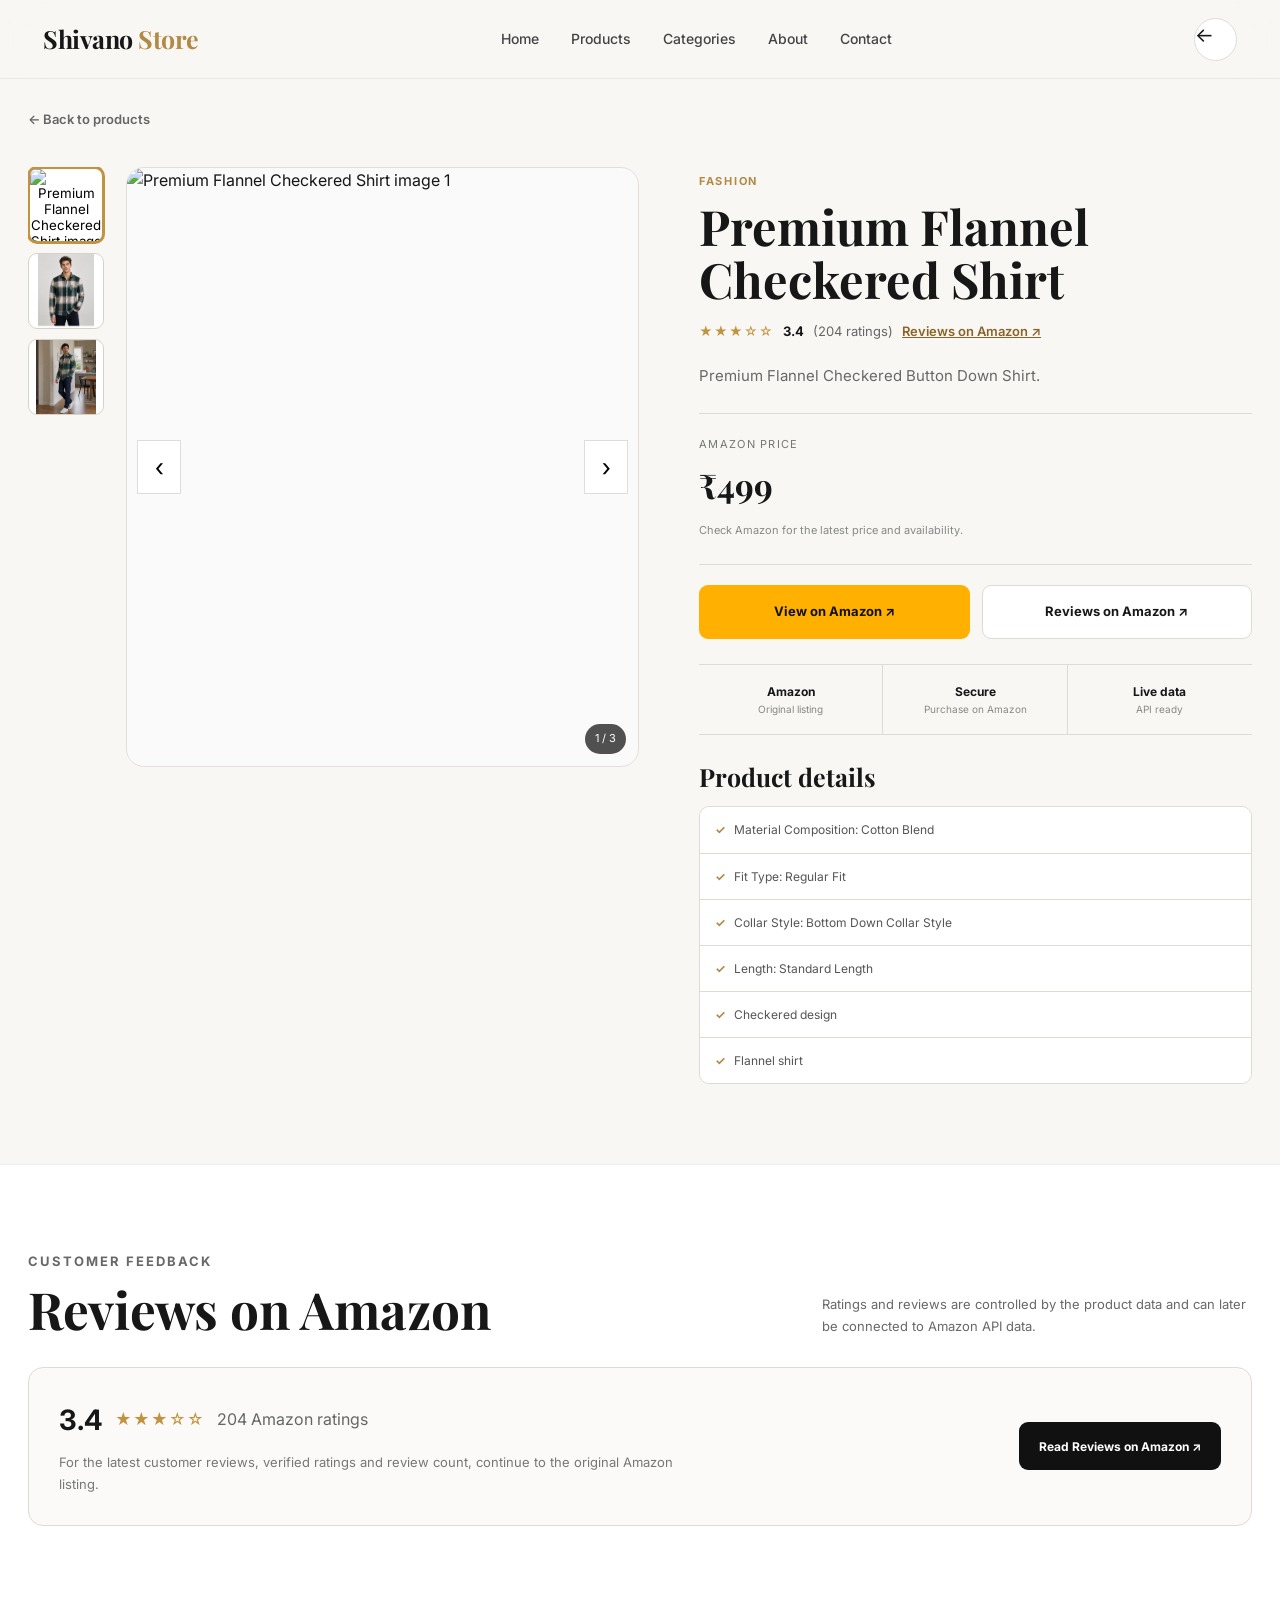
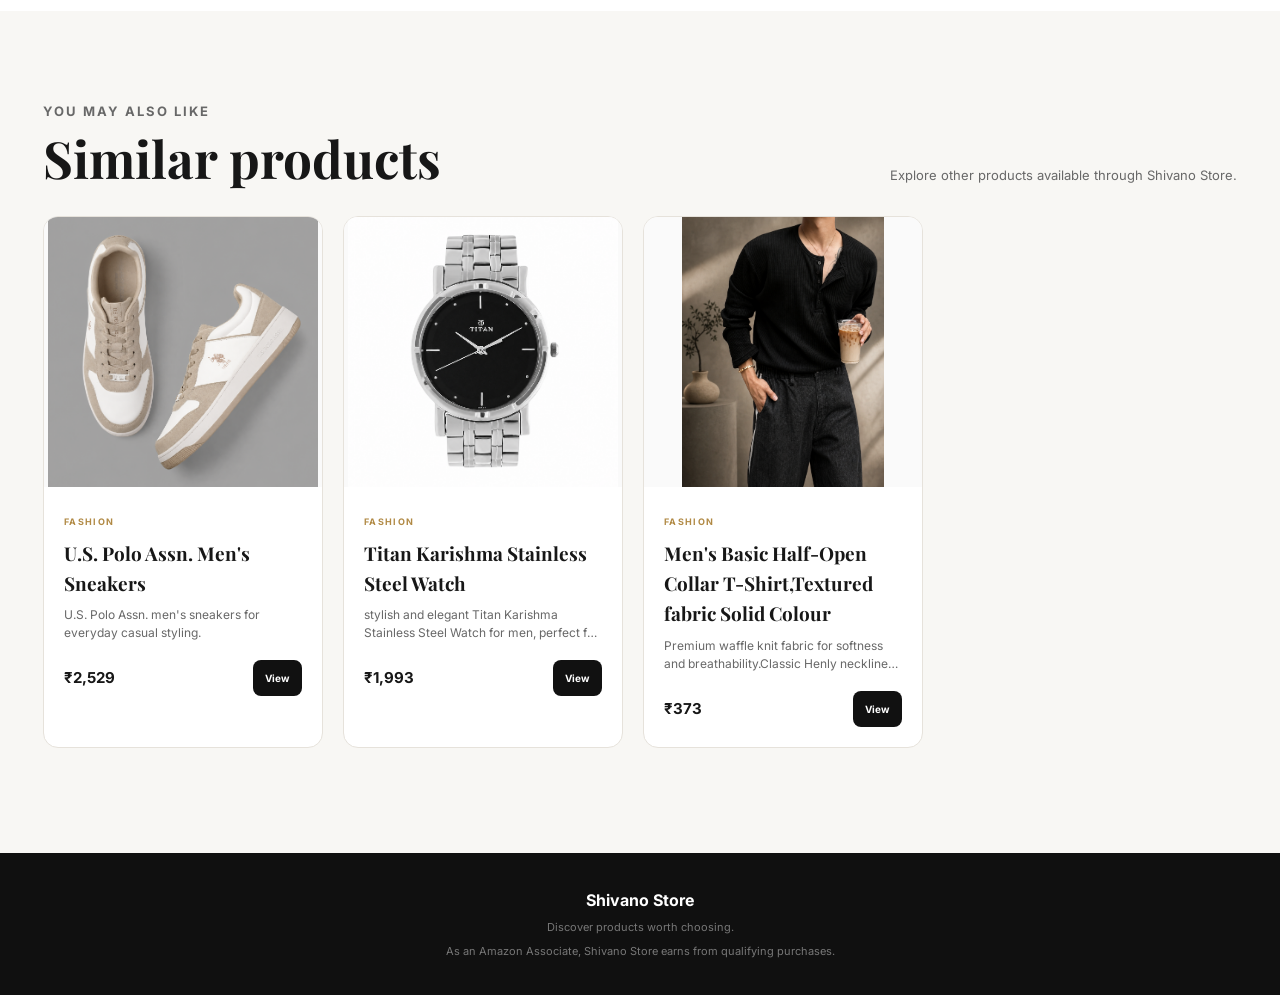
==== product.html @ 2bd76f15 "update website" ====
<!DOCTYPE html>
<html lang="en">

<head>

<meta charset="UTF-8">

<meta
    name="viewport"
    content="width=device-width, initial-scale=1.0"
>

<meta
    name="description"
    content="Shivano Store product details"
>

<title>Product | Shivano Store</title>

<link
    rel="stylesheet"
    href="style.css"
>

<link
    rel="preconnect"
    href="https://fonts.googleapis.com"
>

<link
    rel="preconnect"
    href="https://fonts.googleapis.com"
    crossorigin
>

<link
    href="https://fonts.googleapis.com/css2?family=Inter:wght@400;500;600;700&family=Playfair+Display:wght@500;600;700&display=swap"
    rel="stylesheet"
>


<style>

.product-page {
    padding-top: 78px;
    min-height: 100vh;
}

.product-page-top {
    max-width: 1300px;
    margin: auto;
    padding: 28px 28px 15px;
}

.back-link {
    display: inline-flex;
    gap: 8px;
    color: #666;
    font-size: 13px;
    font-weight: 600;
}

.product-detail {
    max-width: 1300px;
    margin: auto;
    padding: 20px 28px 80px;

    display: grid;

    grid-template-columns:
        minmax(0, 1.05fr)
        minmax(400px, 0.95fr);

    gap: 60px;

    align-items: start;
}

.product-gallery {
    position: sticky;
    top: 100px;
}

.gallery-layout {
    display: grid;

    grid-template-columns:
        82px
        minmax(0, 1fr);

    gap: 16px;
}

.thumbnail-column {
    display: flex;
    flex-direction: column;
    gap: 10px;

    max-height: 600px;
    overflow-y: auto;
}

.thumbnail {
    width: 76px;
    height: 76px;

    flex: 0 0 76px;

    border-radius: 9px;
    overflow: hidden;

    border: 1px solid #d7d2c9;

    background: #fff;

    padding: 0;

    cursor: pointer;
}

.thumbnail.active {
    border: 2px solid #c2933f;
    box-shadow: 0 0 0 1px #c2933f;
}

.thumbnail img {
    width: 100%;
    height: 100%;

    object-fit: contain;

    display: block;
}

.main-image-wrapper {
    position: relative;
    min-width: 0;
}

.main-product-image {
    height: 600px;

    border-radius: 18px;

    overflow: hidden;

    background: #fafafa;

    border: 1px solid #e3dfd7;

    display: flex;

    align-items: center;
    justify-content: center;

    position: relative;
}

.main-product-image img {
    width: 100%;
    height: 100%;

    object-fit: contain;
}

.gallery-arrow {
    position: absolute;

    top: 50%;

    transform: translateY(-50%);

    width: 44px;
    height: 54px;

    border: 1px solid #ddd;

    background: rgba(255,255,255,.92);

    font-size: 25px;

    cursor: pointer;
}

.gallery-prev {
    left: 10px;
}

.gallery-next {
    right: 10px;
}

.image-counter {
    position: absolute;

    bottom: 12px;
    right: 12px;

    background: rgba(0,0,0,.68);

    color: #fff;

    padding: 6px 10px;

    border-radius: 20px;

    font-size: 11px;
}

.gallery-empty {
    position: absolute;

    inset: 0;

    display: flex;

    align-items: center;
    justify-content: center;

    flex-direction: column;

    gap: 10px;

    text-align: center;

    padding: 30px;

    background: #fafafa;
}

.gallery-empty span {
    color: #888;
    font-size: 12px;
}

.detail-category {
    display: inline-block;

    color: var(--gold);

    font-size: 11px;

    font-weight: 700;

    letter-spacing: 1.7px;

    text-transform: uppercase;

    margin-bottom: 10px;
}

.product-detail-info h1 {
    font-family: "Playfair Display", serif;

    font-size:
        clamp(34px, 3.8vw, 52px);

    line-height: 1.08;

    margin: 0 0 16px;
}

.amazon-rating {
    display: flex;

    align-items: center;

    flex-wrap: wrap;

    gap: 9px;

    margin-bottom: 20px;

    font-size: 13px;
}

.amazon-stars,
.review-stars {
    color: #c2933f;

    letter-spacing: 1px;
}

.rating-value {
    font-weight: 700;
}

.rating-count {
    color: #666;
}

.amazon-review-link {
    color: #8a6427;

    font-weight: 600;

    text-decoration: underline;
}

.product-detail-description {
    color: var(--gray);

    font-size: 15px;

    line-height: 1.8;

    margin-bottom: 24px;
}


/* =========================================
   AMAZON STYLE COLOUR VARIATIONS
========================================= */

.variation-section {
    margin: 6px 0 24px;
}

.variation-group {
    margin-bottom: 20px;
}

.variation-label {
    display: block;

    margin-bottom: 10px;

    color: #222;

    font-size: 14px;

    font-weight: 600;
}

.variation-options {
    display: flex;

    flex-wrap: wrap;

    gap: 10px;
}

.variation-image-option {
    width: 82px;

    min-height: 112px;

    padding: 0;

    background: #fff;

    border: 1px solid #c8c8c8;

    border-radius: 9px;

    overflow: hidden;

    cursor: pointer;

    text-align: left;
}

.variation-image-option.active {
    border: 2px solid #2162a1;
}

.variation-image-option img {
    display: block;

    width: 100%;

    height: 72px;

    object-fit: contain;

    background: #fafafa;
}

.variation-option-text,
.variation-option-price {
    display: block;

    text-align: center;
}

.variation-option-text {
    padding: 7px 5px 4px;

    font-size: 11px;
}

.variation-option-price {
    padding-bottom: 6px;

    font-size: 11px;
}


/* =========================================
   PRICE
========================================= */

.price-box {
    padding: 22px 0;

    border-top:
        1px solid var(--border);

    border-bottom:
        1px solid var(--border);

    margin-bottom: 20px;
}

.price-label {
    display: block;

    color: #777;

    font-size: 11px;

    text-transform: uppercase;

    letter-spacing: 1.3px;
}

.price-value {
    font-family:
        "Playfair Display", serif;

    font-size: 34px;

    font-weight: 700;

    margin: 4px 0;
}

.price-note {
    color: #888;

    font-size: 11px;
}

.availability {
    display: inline-flex;

    margin-top: 9px;

    padding: 6px 10px;

    border-radius: 6px;

    background: #f3f7f1;

    color: #34733c;

    font-size: 11px;

    font-weight: 700;
}


/* =========================================
   ACTIONS
========================================= */

.detail-actions {
    display: grid;

    grid-template-columns:
        1fr 1fr;

    gap: 12px;

    margin-bottom: 25px;
}

.detail-action {
    min-height: 54px;

    border-radius: 9px;

    display: flex;

    align-items: center;
    justify-content: center;

    font-size: 13px;

    font-weight: 700;

    text-align: center;
}

.detail-action.primary {
    background: #ffb000;

    color: #111;
}

.detail-action.secondary {
    border: 1px solid var(--border);

    background: #fff;
}


/* =========================================
   TRUST
========================================= */

.product-trust {
    display: grid;

    grid-template-columns:
        repeat(3, 1fr);

    border-top:
        1px solid var(--border);

    border-bottom:
        1px solid var(--border);

    margin-bottom: 28px;
}

.trust-item {
    padding: 17px 10px;

    text-align: center;

    border-right:
        1px solid var(--border);
}

.trust-item:last-child {
    border-right: 0;
}

.trust-item strong,
.trust-item span {
    display: block;
}

.trust-item strong {
    font-size: 12px;
}

.trust-item span {
    color: #888;

    font-size: 10px;
}


/* =========================================
   FEATURES
========================================= */

.feature-section h2 {
    font-size: 25px;

    margin-bottom: 16px;
}

.feature-list {
    list-style: none;

    display: grid;

    gap: 0;

    border: 1px solid var(--border);

    border-radius: 10px;

    overflow: hidden;

    padding: 0;
}

.feature-list li {
    padding: 13px 15px;

    background: #fff;

    font-size: 12px;

    color: #555;

    border-bottom:
        1px solid var(--border);
}

.feature-list li:last-child {
    border-bottom: 0;
}

.feature-list li::before {
    content: "✓";

    color: var(--gold);

    font-weight: 700;

    margin-right: 8px;
}


/* =========================================
   REVIEWS
========================================= */

.reviews-section {
    background: #fff;

    padding: 85px 28px;

    border-top:
        1px solid #eee;
}

.reviews-inner {
    max-width: 1250px;

    margin: auto;
}

.reviews-header {
    display: flex;

    justify-content: space-between;

    align-items: end;

    gap: 30px;

    margin-bottom: 30px;
}

.reviews-header h2 {
    margin-top: 8px;
}

.reviews-header p {
    max-width: 430px;

    color: var(--gray);

    font-size: 13px;

    line-height: 1.7;
}

.amazon-review-card {
    padding: 30px;

    border: 1px solid var(--border);

    border-radius: 15px;

    background: #fbfaf8;

    display: flex;

    align-items: center;

    justify-content: space-between;

    gap: 30px;
}

.review-card-rating {
    display: flex;

    align-items: center;

    flex-wrap: wrap;

    gap: 12px;

    margin-bottom: 8px;
}

.review-card-rating strong {
    font-size: 28px;
}

.amazon-review-card p {
    color: #777;

    font-size: 13px;

    max-width: 650px;

    line-height: 1.7;
}

.reviews-amazon-btn {
    min-height: 48px;

    padding: 0 20px;

    border-radius: 9px;

    display: inline-flex;

    align-items: center;

    justify-content: center;

    background: var(--black);

    color: #fff;

    font-size: 12px;

    font-weight: 700;
}


/* =========================================
   SIMILAR
========================================= */

.similar-section {
    padding: 90px 0;
}

.similar-inner {
    max-width: 1250px;

    margin: auto;
}

.similar-heading {
    padding:
        0 28px 30px;

    display: flex;

    justify-content: space-between;

    align-items: end;

    gap: 30px;
}

.similar-heading h2 {
    margin-top: 8px;
}

.similar-heading p {
    color: var(--gray);

    font-size: 13px;

    max-width: 400px;
}

.similar-slider {
    display: flex;

    gap: 20px;

    overflow-x: auto;

    padding:
        0 28px 15px;

    scroll-snap-type: x mandatory;
}

.similar-card {
    flex: 0 0 280px;

    scroll-snap-align: start;

    background: #fff;

    border: 1px solid #e6e2db;

    border-radius: 15px;

    overflow: hidden;
}

.similar-image {
    height: 270px;

    background: #fafafa;
}

.similar-image img {
    width: 100%;

    height: 100%;

    object-fit: contain;
}

.similar-info {
    padding: 20px;
}

.similar-category {
    color: var(--gold);

    font-size: 9px;

    font-weight: 700;

    letter-spacing: 1.3px;

    text-transform: uppercase;
}

.similar-info h3 {
    font-size: 19px;

    margin: 5px 0 8px;
}

.similar-info p {
    color: var(--gray);

    font-size: 12px;

    min-height: 38px;

    line-height: 1.5;

    overflow: hidden;

    display: -webkit-box;

    -webkit-box-orient: vertical;

    -webkit-line-clamp: 2;

    line-clamp: 2;
}

.similar-bottom {
    display: flex;

    justify-content: space-between;

    align-items: center;

    margin-top: 16px;
}

.similar-price {
    font-weight: 700;

    font-size: 15px;
}

.similar-btn {
    min-height: 36px;

    padding: 0 12px;

    border-radius: 8px;

    background: var(--black);

    color: #fff;

    border: 0;

    font-size: 10px;

    font-weight: 700;

    cursor: pointer;
}


/* =========================================
   FOOTER
========================================= */

.product-footer {
    background: #101010;

    color: #fff;

    padding: 35px 28px;

    text-align: center;
}

.product-footer p {
    color: #777;

    font-size: 11px;

    margin-top: 6px;
}


/* =========================================
   MOBILE
========================================= */

@media (max-width: 900px) {

    .product-detail {
        grid-template-columns: 1fr;

        gap: 40px;
    }

    .product-gallery {
        position: static;
    }

    .main-product-image {
        height: 550px;
    }

    .reviews-header {
        display: block;
    }

    .reviews-header p {
        margin-top: 15px;
    }

}


@media (max-width: 600px) {

    .product-page {
        padding-top: 70px;
    }

    .product-page-top {
        padding:
            23px 18px 12px;
    }

    .product-detail {
        padding:
            15px 18px 60px;

        gap: 30px;
    }

    .gallery-layout {
        grid-template-columns:
            62px minmax(0, 1fr);

        gap: 10px;
    }

    .thumbnail {
        width: 58px;
        height: 58px;

        flex-basis: 58px;
    }

    .main-product-image {
        height: 420px;
    }

    .detail-actions {
        grid-template-columns: 1fr;
    }

    .product-trust {
        grid-template-columns: 1fr;
    }

    .trust-item {
        border-right: 0;

        border-bottom:
            1px solid var(--border);
    }

    .trust-item:last-child {
        border-bottom: 0;
    }

    .amazon-review-card {
        flex-direction: column;

        align-items: flex-start;
    }

    .similar-heading {
        display: block;
    }

    .similar-heading p {
        margin-top: 15px;
    }

    .reviews-section {
        padding:
            60px 18px;
    }

    .similar-slider {
        padding-left: 18px;
        padding-right: 18px;
    }

}

</style>

</head>


<body>


<header class="site-header">

<nav class="navbar">

<a
    href="index.html"
    class="logo"
>
    Shivano <span>Store</span>
</a>


<button
    class="menu-toggle"
    id="menuToggle"
    aria-label="Open menu"
>
    ☰
</button>


<div
    class="nav-links"
    id="navLinks"
>

    <a href="index.html">
        Home
    </a>

    <a href="index.html#products">
        Products
    </a>

    <a href="index.html#categories">
        Categories
    </a>

    <a href="index.html#about">
        About
    </a>

    <a href="index.html#contact">
        Contact
    </a>

</div>


<a
    href="index.html#products"
    class="wishlist-nav"
    title="Back to products"
>
    ←
</a>

</nav>

</header>


<main class="product-page">


<div class="product-page-top">

<a
    href="index.html#products"
    class="back-link"
>
    ← Back to products
</a>

</div>


<section class="product-detail">


<div class="product-gallery">

<div class="gallery-layout">


<div
    class="thumbnail-column"
    id="thumbnailColumn"
>
</div>


<div class="main-image-wrapper">

<div class="main-product-image">


<div
    class="gallery-empty"
    id="galleryEmpty"
>

<strong>
    Product images
</strong>

<span>
    Images are controlled from products.js.
</span>

</div>


<img
    id="mainProductImage"
    src=""
    alt=""
    style="display:none"
>


<button
    type="button"
    class="gallery-arrow gallery-prev"
    id="galleryPrev"
    aria-label="Previous image"
    style="display:none"
>
    ‹
</button>


<button
    type="button"
    class="gallery-arrow gallery-next"
    id="galleryNext"
    aria-label="Next image"
    style="display:none"
>
    ›
</button>


<span
    class="image-counter"
    id="imageCounter"
    style="display:none"
>
    1 / 1
</span>


</div>

</div>

</div>

</div>


<div class="product-detail-info">


<span
    class="detail-category"
    id="productCategory"
>
</span>


<h1 id="productName">
</h1>


<div
    class="amazon-rating"
    id="amazonRating"
>
</div>


<p
    class="product-detail-description"
    id="productDescription"
>
</p>


<section
    class="variation-section"
    id="variationSection"
    style="display:none"
>

<div id="variationGroups">
</div>

</section>


<div class="price-box">

<span class="price-label">
    Amazon price
</span>


<div
    class="price-value"
    id="productPrice"
>
    Check Amazon
</div>


<span
    class="price-note"
    id="priceNote"
>
    Check Amazon for the latest price and availability.
</span>


<span
    class="availability"
    id="availability"
    style="display:none"
>
</span>

</div>


<div class="detail-actions">


<a
    href="#"
    target="_blank"
    rel="nofollow sponsored noopener"
    class="detail-action primary"
    id="amazonButton"
>
    View on Amazon ↗
</a>


<a
    href="#"
    target="_blank"
    rel="nofollow sponsored noopener"
    class="detail-action secondary"
    id="reviewButton"
>
    Reviews on Amazon ↗
</a>

</div>


<div class="product-trust">


<div class="trust-item">
    <strong>Amazon</strong>
    <span>Original listing</span>
</div>


<div class="trust-item">
    <strong>Secure</strong>
    <span>Purchase on Amazon</span>
</div>


<div class="trust-item">
    <strong>Live data</strong>
    <span>API ready</span>
</div>


</div>


<div class="feature-section">

<h2>
    Product details
</h2>


<ul
    class="feature-list"
    id="featureList"
>
</ul>

</div>

</div>

</section>


<section class="reviews-section">

<div class="reviews-inner">


<div class="reviews-header">

<div>

<p class="eyebrow">
    CUSTOMER FEEDBACK
</p>

<h2>
    Reviews on Amazon
</h2>

</div>


<p>
    Ratings and reviews are controlled by the product data
    and can later be connected to Amazon API data.
</p>

</div>


<div class="amazon-review-card">


<div>

<div
    class="review-card-rating"
    id="reviewSummary"
>
</div>


<p>
    For the latest customer reviews, verified ratings
    and review count, continue to the original Amazon listing.
</p>

</div>


<a
    href="#"
    target="_blank"
    rel="nofollow sponsored noopener"
    class="reviews-amazon-btn"
    id="reviewsMainButton"
>
    Read Reviews on Amazon ↗
</a>

</div>

</div>

</section>


<section class="similar-section">

<div class="similar-inner">


<div class="similar-heading">

<div>

<p class="eyebrow">
    YOU MAY ALSO LIKE
</p>

<h2>
    Similar products
</h2>

</div>


<p>
    Explore other products available through Shivano Store.
</p>

</div>


<div
    class="similar-slider"
    id="similarSlider"
>
</div>

</div>

</section>

</main>


<footer class="product-footer">

<strong>
    Shivano Store
</strong>

<p>
    Discover products worth choosing.
</p>

<p>
    As an Amazon Associate, Shivano Store earns from qualifying purchases.
</p>

</footer>


<script src="products.js"></script>


<script>

const params =
    new URLSearchParams(location.search);

const productId =
    Number(params.get("id")) || 1;

const product =
    products.find(
        item => item.id === productId
    ) || products[0];


const $ =
    id => document.getElementById(id);


const mainImage =
    $("mainProductImage");

const thumbs =
    $("thumbnailColumn");

const empty =
    $("galleryEmpty");

const prev =
    $("galleryPrev");

const next =
    $("galleryNext");

const counter =
    $("imageCounter");

const variationSection =
    $("variationSection");

const variationGroups =
    $("variationGroups");


let galleryImages = [];

let currentImageIndex = 0;

let activeVariantProduct =
    product;

let selectedVariation =
    "";


/* =========================================
   HELPERS
========================================= */

function esc(value) {

    return String(value ?? "")

        .replace(/&/g, "&amp;")

        .replace(/</g, "&lt;")

        .replace(/>/g, "&gt;")

        .replace(/"/g, "&quot;")

        .replace(/'/g, "&#039;");
}


function price(value) {

    if (
        value === null ||
        value === undefined ||
        value === ""
    ) {
        return "Check Amazon";
    }


    const number =
        Number(value);


    if (!Number.isFinite(number)) {
        return String(value);
    }


    return "₹" +
        number.toLocaleString("en-IN");
}


function stars(value) {

    if (!value) return "";


    const number =
        Math.round(Number(value));


    return (
        "★".repeat(
            Math.min(5, number)
        ) +
        "☆".repeat(
            Math.max(0, 5 - number)
        )
    );
}


/* =========================================
   GALLERY
========================================= */

function setGallery(images, name) {

    galleryImages =
        Array.isArray(images)
            ? images.filter(Boolean)
            : [];


    currentImageIndex = 0;


    if (!galleryImages.length) {

        mainImage.style.display = "none";

        empty.style.display = "flex";

        prev.style.display = "none";

        next.style.display = "none";

        counter.style.display = "none";

        thumbs.innerHTML = "";

        return;
    }


    empty.style.display = "none";

    mainImage.style.display = "block";


    prev.style.display =
        galleryImages.length > 1
            ? "block"
            : "none";


    next.style.display =
        galleryImages.length > 1
            ? "block"
            : "none";


    counter.style.display =
        galleryImages.length > 1
            ? "block"
            : "none";


    thumbs.innerHTML =
        galleryImages
            .map(
                (src, index) => `
                    <button
                        type="button"
                        class="thumbnail ${
                            index === 0
                                ? "active"
                                : ""
                        }"
                        data-index="${index}"
                    >
                        <img
                            src="${esc(src)}"
                            alt="${esc(name)} image ${index + 1}"
                        >
                    </button>
                `
            )
            .join("");


    thumbs
        .querySelectorAll(".thumbnail")
        .forEach(button => {

            button.onclick = () => {

                showImage(
                    Number(
                        button.dataset.index
                    )
                );

            };

        });


    showImage(0);
}


function showImage(index) {

    if (!galleryImages.length) {
        return;
    }


    if (index < 0) {
        index =
            galleryImages.length - 1;
    }


    if (
        index >=
        galleryImages.length
    ) {
        index = 0;
    }


    currentImageIndex = index;


    mainImage.src =
        galleryImages[index];


    mainImage.alt =
        `${activeVariantProduct.name || product.name} image ${index + 1}`;


    counter.textContent =
        `${index + 1} / ${galleryImages.length}`;


    thumbs
        .querySelectorAll(".thumbnail")
        .forEach(
            (thumbnail, number) => {

                thumbnail.classList.toggle(
                    "active",
                    number === index
                );

            }
        );
}


prev.onclick = () => {

    showImage(
        currentImageIndex - 1
    );

};


next.onclick = () => {

    showImage(
        currentImageIndex + 1
    );

};


/* =========================================
   COLOUR VARIATIONS
========================================= */

function getVariationOptions() {

    const variations =
        product.variations;


    if (!variations) {
        return [];
    }


    if (
        Array.isArray(
            variations.options
        )
    ) {
        return variations.options;
    }


    if (
        Array.isArray(
            variations
        )
    ) {
        return variations;
    }


    const colorGroup =
        (variations.groups || [])
            .find(group => {

                const key =
                    String(
                        group.key || ""
                    ).toLowerCase();


                return (
                    key === "color" ||
                    key === "colour"
                );

            });


    return Array.isArray(
        colorGroup?.options
    )
        ? colorGroup.options
        : [];
}


function renderVariations() {

    const options =
        getVariationOptions()
            .map(option =>

                typeof option === "string"

                    ? {
                        value: option
                    }

                    : option

            );


    if (!options.length) {

        variationSection.style.display =
            "none";

        variationGroups.innerHTML =
            "";

        return;
    }


    variationSection.style.display =
        "block";


    const defaultValue =
        product.variations.defaultSelection ||
        product.variations.defaultColour ||
        product.variations.defaultColor ||
        options[0].value;


    if (
        !selectedVariation ||
        !options.some(
            option =>
                option.value ===
                selectedVariation
        )
    ) {
        selectedVariation =
            defaultValue;
    }


    const selected =
        options.find(
            option =>
                option.value ===
                selectedVariation
        ) || options[0];


    selectedVariation =
        selected.value;


    variationGroups.innerHTML = `

        <div class="variation-group">

            <span class="variation-label">

                Colour:

                <strong>
                    ${esc(selected.value)}
                </strong>

            </span>


            <div class="variation-options">

                ${options
                    .map(option => `

                        <button
                            type="button"
                            class="variation-image-option ${
                                option.value ===
                                selectedVariation
                                    ? "active"
                                    : ""
                            }"
                            data-value="${esc(option.value)}"
                            aria-label="${esc(option.value)}"
                        >

                            ${
                                option.image

                                    ? `
                                        <img
                                            src="${esc(option.image)}"
                                            alt="${esc(option.value)}"
                                        >
                                    `

                                    : `
                                        <span
                                            style="
                                                height:72px;
                                                display:flex;
                                                align-items:center;
                                                justify-content:center;
                                                font-size:10px;
                                                color:#888;
                                            "
                                        >
                                            No image
                                        </span>
                                    `
                            }


                            <span
                                class="variation-option-text"
                            >
                                ${esc(option.value)}
                            </span>


                            ${
                                option.price !==
                                    undefined &&
                                option.price !==
                                    null &&
                                option.price !== ""

                                    ? `
                                        <span
                                            class="variation-option-price"
                                        >
                                            ₹${Number(
                                                option.price
                                            ).toLocaleString(
                                                "en-IN"
                                            )}
                                        </span>
                                    `

                                    : ""
                            }

                        </button>

                    `)
                    .join("")}

            </div>

        </div>

    `;


    variationGroups
        .querySelectorAll(
            "[data-value]"
        )
        .forEach(button => {

            button.onclick = () => {

                selectedVariation =
                    button.dataset.value;


                const option =
                    options.find(
                        item =>
                            item.value ===
                            selectedVariation
                    );


                if (option) {
                    applyVariant(option);
                }


                renderVariations();

            };

        });

}


/* =========================================
   RATING
========================================= */

function renderRating(
    rating,
    reviews,
    link
) {

    if (rating) {

        $("amazonRating").innerHTML = `

            <span class="amazon-stars">
                ${stars(rating)}
            </span>

            <span class="rating-value">
                ${esc(rating)}
            </span>

            <span class="rating-count">
                (${esc(reviews ?? "")} ratings)
            </span>

            <a
                href="${esc(link)}"
                target="_blank"
                rel="nofollow sponsored noopener"
                class="amazon-review-link"
            >
                Reviews on Amazon ↗
            </a>

        `;


        $("reviewSummary").innerHTML = `

            <strong>
                ${esc(rating)}
            </strong>

            <span class="review-stars">
                ${stars(rating)}
            </span>

            <span class="rating-count">
                ${esc(reviews ?? "")}
                Amazon ratings
            </span>

        `;

    }

    else {

        $("amazonRating").innerHTML = `

            <span class="amazon-review-link">
                Rating and reviews available on Amazon
            </span>

        `;


        $("reviewSummary").innerHTML = `

            <strong>
                Amazon
            </strong>

            <span class="rating-count">
                See current rating and reviews
            </span>

        `;

    }

}


/* =========================================
   APPLY SELECTED COLOUR
========================================= */

function applyVariant(variant) {

    if (!variant) {
        return;
    }


    activeVariantProduct = {

        ...product,

        ...variant,

        name:
            variant.name ||
            product.name,

        description:
            variant.description ??
            product.description,

        features:
            Array.isArray(
                variant.features
            )
                ? variant.features
                : product.features,

        rating:
            variant.rating ??
            product.rating,

        reviews:
            variant.reviews ??
            product.reviews,

        image:
            variant.image ||
            product.image,

        images:
            variant.images ||
            (
                variant.image
                    ? [variant.image]
                    : product.images
            ),

        price:
            variant.price ??
            product.price,

        amazonLink:
            variant.amazonLink ||
            variant.detailPageURL ||
            product.amazonLink

    };


    renderPage(
        activeVariantProduct,
        true
    );
}


/* =========================================
   RENDER PRODUCT
========================================= */

function renderPage(
    data,
    variant = false
) {

    const current =
        data || product;


    document.title =
        `${current.name || product.name} | Shivano Store`;


    $("productCategory").textContent =
        current.category ||
        product.category ||
        "";


    $("productName").textContent =
        current.name ||
        "Amazon product details";


    $("productDescription").textContent =
        current.description ||
        "";


    $("productPrice").textContent =
        price(current.price);


    $("priceNote").textContent =
        "Check Amazon for the latest price and availability.";


    const amazonLink =
        current.amazonLink ||
        product.amazonLink;


    $("amazonButton").href =
        amazonLink;


    $("reviewButton").href =
        amazonLink;


    $("reviewsMainButton").href =
        amazonLink;


    renderRating(
        current.rating,
        current.reviews,
        amazonLink
    );


    $("featureList").innerHTML =

        Array.isArray(
            current.features
        ) &&
        current.features.length

            ? current.features
                .map(
                    feature =>
                        `<li>${esc(feature)}</li>`
                )
                .join("")

            : `
                <li>
                    Product features will appear here.
                </li>
            `;


    setGallery(

        Array.isArray(
            current.images
        )
            ? current.images

            : current.image
                ? [current.image]
                : [],

        current.name ||
        product.name

    );


    if (!variant) {

        selectedVariation =
            product.variations?.defaultSelection ||
            product.variations?.defaultColour ||
            product.variations?.defaultColor ||
            "";


        renderVariations();

    }

}


/* =========================================
   INITIAL RENDER
========================================= */

renderPage(product);


/* =========================================
   SIMILAR PRODUCTS
========================================= */

$("similarSlider").innerHTML =

    products

        .filter(
            item =>
                item.id !== product.id
        )

        .map(
            item => `

                <article
                    class="similar-card"
                >

                    <div
                        class="similar-image"
                    >

                        <img
                            src="${esc(item.image || "")}"
                            alt="${esc(item.name || "Product")}"
                            loading="lazy"
                        >

                    </div>


                    <div
                        class="similar-info"
                    >

                        <span
                            class="similar-category"
                        >
                            ${esc(item.category || "")}
                        </span>


                        <h3>
                            ${esc(
                                item.name ||
                                "Product"
                            )}
                        </h3>


                        <p>
                            ${esc(
                                item.description ||
                                ""
                            )}
                        </p>


                        <div
                            class="similar-bottom"
                        >

                            <span
                                class="similar-price"
                            >
                                ${price(item.price)}
                            </span>


                            <button
                                class="similar-btn"
                                data-product-id="${item.id}"
                            >
                                View
                            </button>

                        </div>

                    </div>

                </article>

            `
        )

        .join("");


$("similarSlider")
    .querySelectorAll(
        "[data-product-id]"
    )
    .forEach(button => {

        button.onclick = () => {

            location.href =
                `product.html?id=${
                    button.dataset.productId
                }`;

        };

    });


/* =========================================
   MOBILE MENU
========================================= */

$("menuToggle").onclick = () => {

    $("navLinks")
        .classList
        .toggle("show");

};


$("navLinks")
    .querySelectorAll("a")
    .forEach(link => {

        link.onclick = () => {

            $("navLinks")
                .classList
                .remove("show");

        };

    });


/* =========================================
   FUTURE AMAZON API

   Browser
       ↓
   Your backend
       ↓
   Amazon Creators API

   Amazon credentials should remain
   on the backend.
========================================= */

async function loadAmazonProduct() {

    try {

        const response =
            await fetch(
                `/api/product?asin=${
                    encodeURIComponent(
                        product.asin
                    )
                }`
            );


        if (!response.ok) {

            throw new Error(
                "Amazon product endpoint unavailable"
            );

        }


        const data =
            await response.json();


        renderPage(data);

    }

    catch (error) {

        console.log(
            "Amazon API not connected yet:",
            error.message
        );

    }

}


async function loadAmazonVariations() {

    try {

        const response =
            await fetch(
                `/api/variations?asin=${
                    encodeURIComponent(
                        product.asin
                    )
                }`
            );


        if (!response.ok) {

            throw new Error(
                "Amazon variations endpoint unavailable"
            );

        }


        const data =
            await response.json();


        const items =
            data?.variationsResult?.items ||
            data?.items ||
            [];


        const options = [];


        items.forEach(item => {

            (
                item.variationAttributes ||
                []
            )
                .forEach(attribute => {

                    const key =
                        String(
                            attribute.name ||
                            ""
                        ).toLowerCase();


                    if (
                        key !== "color" &&
                        key !== "colour"
                    ) {
                        return;
                    }


                    options.push({

                        value:
                            attribute.value,

                        image:
                            item?.images
                                ?.primary
                                ?.large
                                ?.url ||
                            item?.image,

                        asin:
                            item?.asin,

                        amazonLink:
                            item?.detailPageURL ||
                            item?.detailPageUrl,

                        price:
                            item?.offersV2
                                ?.listings?.[0]
                                ?.price?.money
                                ?.amount

                    });

                });

        });


        const uniqueOptions =
            [
                ...new Map(
                    options.map(
                        option =>
                            [
                                option.value,
                                option
                            ]
                    )
                ).values()
            ];


        if (uniqueOptions.length) {

            product.variations = {

                defaultSelection:
                    uniqueOptions[0].value,

                options:
                    uniqueOptions

            };


            selectedVariation =
                "";

            renderVariations();

        }

    }

    catch (error) {

        console.log(
            "Amazon variations API not connected yet:",
            error.message
        );

    }

}


/*
    API ko abhi intentionally call nahi kiya gaya.

    Jab backend ready ho:

    loadAmazonProduct();
    loadAmazonVariations();
*/

</script>

</body>

</html>
---- style.css ----
/* =========================
   RESET
========================= */

* {
    margin: 0;
    padding: 0;
    box-sizing: border-box;
}

html {
    scroll-behavior: smooth;
}

body {
    font-family: "Inter", sans-serif;
    background: #f8f7f4;
    color: #171717;
    line-height: 1.6;
    overflow-x: hidden;
}

button,
input,
select {
    font-family: inherit;
}

button {
    cursor: pointer;
}

a {
    color: inherit;
    text-decoration: none;
}

img {
    width: 100%;
    display: block;
}



/* =========================
   VARIABLES
========================= */

:root {
    --black: #111111;
    --dark: #1b1b1b;
    --cream: #f8f7f4;
    --white: #ffffff;
    --gold: #b18a45;
    --gold-light: #d2b477;
    --gray: #686868;
    --light-gray: #e8e6e1;
    --border: #dedbd4;
    --radius: 22px;
    --shadow: 0 20px 60px rgba(0, 0, 0, 0.08);
}



/* =========================
   NAVBAR
========================= */

.site-header {
    position: fixed;
    top: 0;
    left: 0;
    width: 100%;
    z-index: 1000;
    background: rgba(248, 247, 244, 0.9);
    backdrop-filter: blur(18px);
    border-bottom: 1px solid rgba(0, 0, 0, 0.06);
}

.navbar {
    max-width: 1250px;
    height: 78px;
    margin: auto;
    padding: 0 28px;

    display: flex;
    align-items: center;
    justify-content: space-between;
    gap: 30px;
}

.logo {
    font-family: "Playfair Display", serif;
    font-size: 25px;
    font-weight: 700;
    letter-spacing: -0.5px;
}

.logo span {
    color: var(--gold);
}

.nav-links {
    display: flex;
    align-items: center;
    gap: 32px;
}

.nav-links a {
    font-size: 14px;
    font-weight: 500;
    color: #444;
    transition: 0.25s ease;
}

.nav-links a:hover {
    color: var(--gold);
}

.wishlist-nav {
    width: 43px;
    height: 43px;

    border: 1px solid var(--border);
    border-radius: 50%;

    background: var(--white);

    font-size: 20px;

    position: relative;

    transition: 0.25s ease;
}

.wishlist-nav:hover {
    transform: translateY(-2px);
    border-color: var(--gold);
}

#wishlistCount {
    position: absolute;

    top: -5px;
    right: -4px;

    width: 18px;
    height: 18px;

    background: var(--black);
    color: white;

    border-radius: 50%;

    font-size: 10px;

    display: grid;
    place-items: center;
}

.menu-toggle {
    display: none;

    border: none;
    background: transparent;

    font-size: 25px;
}



/* =========================
   COMMON
========================= */

main {
    padding-top: 78px;
}

.eyebrow {
    color: var(--gold);
    font-size: 11px;
    font-weight: 700;
    letter-spacing: 2px;
}

h1,
h2,
h3 {
    font-family: "Playfair Display", serif;
}

h2 {
    font-size: clamp(32px, 4vw, 52px);
    line-height: 1.1;
}

.section-heading {
    max-width: 1250px;
    margin: auto;
    padding: 0 28px 50px;

    display: flex;
    justify-content: space-between;
    align-items: flex-end;
    gap: 40px;
}

.section-heading > p {
    max-width: 430px;
    color: var(--gray);
}



/* =========================
   HERO
========================= */

.hero {
    min-height: calc(100vh - 78px);

    max-width: 1250px;
    margin: auto;
    padding: 90px 28px;

    display: grid;
    grid-template-columns: 1fr 0.9fr;

    align-items: center;
    gap: 80px;
}

.hero-content {
    max-width: 650px;
}

.hero h1 {
    font-size: clamp(52px, 7vw, 88px);
    line-height: 0.98;
    letter-spacing: -3px;
    margin: 18px 0 28px;
}

.hero h1 span {
    color: var(--gold);
}

.hero-description {
    max-width: 520px;
    color: var(--gray);
    font-size: 17px;
}

.hero-buttons {
    display: flex;
    gap: 14px;
    margin-top: 36px;
    flex-wrap: wrap;
}

.primary-btn,
.secondary-btn {
    display: inline-flex;

    align-items: center;
    justify-content: center;

    min-height: 52px;

    padding: 0 23px;

    border-radius: 100px;

    font-size: 14px;
    font-weight: 600;

    transition: 0.3s ease;
}

.primary-btn {
    background: var(--black);
    color: white;
}

.primary-btn:hover {
    transform: translateY(-3px);
    box-shadow: 0 12px 30px rgba(0, 0, 0, 0.18);
}

.primary-btn span {
    margin-left: 12px;
    font-size: 18px;
}

.secondary-btn {
    border: 1px solid var(--border);
    background: white;
}

.secondary-btn:hover {
    border-color: var(--gold);
}

.hero-trust {
    margin-top: 55px;

    display: flex;
    gap: 42px;
}

.hero-trust div {
    display: flex;
    flex-direction: column;
}

.hero-trust strong {
    font-size: 16px;
}

.hero-trust span {
    color: var(--gray);
    font-size: 12px;
}

.hero-visual {
    position: relative;
}

.hero-card {
    background: white;

    border-radius: 30px;

    overflow: hidden;

    box-shadow: var(--shadow);

    transform: rotate(2deg);

    transition: 0.5s ease;
}

.hero-card:hover {
    transform: rotate(0deg) translateY(-8px);
}

.hero-card-image {
    height: 480px;
    overflow: hidden;
}

.hero-card-image img {
    height: 100%;
    object-fit: cover;
}

.hero-card-info {
    padding: 22px 25px;

    display: flex;
    justify-content: space-between;
    align-items: center;
}

.hero-card-info span {
    color: var(--gold);
    font-size: 11px;
    letter-spacing: 1px;
    text-transform: uppercase;
}

.hero-card-info h3 {
    font-size: 23px;
    margin-top: 4px;
}

.hero-arrow {
    width: 42px;
    height: 42px;

    display: grid;
    place-items: center;

    border-radius: 50%;

    background: var(--black);
    color: white !important;

    font-size: 20px !important;
}

.floating-badge {
    position: absolute;

    left: -35px;
    bottom: 65px;

    padding: 15px 20px;

    background: white;

    border: 1px solid var(--border);

    border-radius: 16px;

    display: flex;
    align-items: center;
    gap: 12px;

    box-shadow: 0 15px 40px rgba(0, 0, 0, 0.1);
}

.badge-icon {
    width: 38px;
    height: 38px;

    display: grid;
    place-items: center;

    border-radius: 50%;

    background: #f2eadb;
    color: var(--gold);
}

.floating-badge strong,
.floating-badge small {
    display: block;
}

.floating-badge strong {
    font-size: 13px;
}

.floating-badge small {
    color: var(--gray);
    font-size: 11px;
}



/* =========================
   CATEGORIES
========================= */

.categories-section {
    padding: 100px 0;
    background: white;
}

.category-grid {
    max-width: 1250px;

    margin: auto;
    padding: 0 28px;

    display: grid;
    grid-template-columns: repeat(4, 1fr);

    gap: 16px;
}

.category-card {
    min-height: 190px;

    padding: 28px;

    border: 1px solid var(--border);
    border-radius: var(--radius);

    background: #fbfaf8;

    text-align: left;

    display: flex;
    flex-direction: column;
    justify-content: flex-end;

    transition: 0.3s ease;
}

.category-card:hover,
.category-card.active {
    background: var(--black);
    color: white;
    transform: translateY(-5px);
}

.category-icon {
    font-size: 30px;
    color: var(--gold);

    margin-bottom: auto;
}

.category-card strong {
    font-size: 17px;
}

.category-card small {
    color: #777;
    font-size: 12px;
}

.category-card:hover small,
.category-card.active small {
    color: #bbb;
}



/* =========================
   PRODUCTS
========================= */

.products-section {
    padding: 110px 0;
}

.product-controls {
    max-width: 1250px;

    margin: 0 auto 28px;
    padding: 0 28px;

    display: grid;
    grid-template-columns: 1fr 220px 220px;

    gap: 12px;
}

.search-box {
    height: 52px;

    border: 1px solid var(--border);
    border-radius: 12px;

    background: white;

    display: flex;
    align-items: center;

    padding: 0 16px;
}

.search-box span {
    font-size: 22px;
    color: #777;
}

.search-box input {
    width: 100%;

    border: none;
    outline: none;

    background: transparent;

    padding-left: 10px;

    font-size: 14px;
}

.product-controls select {
    height: 52px;

    border: 1px solid var(--border);
    border-radius: 12px;

    background: white;

    padding: 0 15px;

    outline: none;

    color: #444;
}

.results-info {
    max-width: 1250px;
    margin: 0 auto 20px;
    padding: 0 28px;

    color: var(--gray);

    font-size: 13px;
}

.product-grid {
    max-width: 1250px;

    margin: auto;
    padding: 0 28px;

    display: grid;
    grid-template-columns: repeat(3, 1fr);

    gap: 22px;
}

.product-card {
    position: relative;

    background: white;

    border: 1px solid #ebe9e4;

    border-radius: 20px;

    overflow: hidden;

    transition: 0.35s ease;
}

.product-card:hover {
    transform: translateY(-7px);
    box-shadow: var(--shadow);
}

.product-image {
    height: 310px;

    background: #f2f0ec;

    position: relative;
    overflow: hidden;
}

.product-image img {
    height: 100%;
    object-fit: cover;

    transition: 0.5s ease;
}

.product-card:hover .product-image img {
    transform: scale(1.05);
}

.product-badge {
    position: absolute;

    top: 15px;
    left: 15px;

    padding: 6px 10px;

    border-radius: 50px;

    background: var(--black);
    color: white;

    font-size: 10px;
    font-weight: 700;

    letter-spacing: 0.8px;
}

.wishlist-btn {
    position: absolute;

    top: 14px;
    right: 14px;

    width: 40px;
    height: 40px;

    border-radius: 50%;

    border: none;

    background: rgba(255, 255, 255, 0.95);

    font-size: 19px;

    z-index: 2;

    transition: 0.25s ease;
}

.wishlist-btn:hover {
    transform: scale(1.08);
}

.wishlist-btn.saved {
    background: var(--black);
    color: white;
}

.product-info {
    padding: 22px;
}

.product-category {
    color: var(--gold);

    font-size: 10px;
    font-weight: 700;

    text-transform: uppercase;

    letter-spacing: 1.5px;
}

.product-title {
    font-size: 23px;
    margin: 5px 0 7px;
}

.product-description {
    color: var(--gray);

    font-size: 13px;

    min-height: 42px;
    max-height: 42px;

    overflow: hidden;

    display: -webkit-box;
    -webkit-box-orient: vertical;
    -webkit-line-clamp: 2;

    line-clamp: 2;
}

.product-rating {
    display: flex;
    align-items: center;
    gap: 7px;

    margin-top: 13px;

    font-size: 12px;
}

.stars {
    color: #c2933f;
    letter-spacing: 1px;
}

.reviews {
    color: #777;
}

.product-bottom {
    display: flex;

    justify-content: space-between;
    align-items: center;

    margin-top: 19px;
}

.product-price {
    font-size: 21px;
    font-weight: 700;
}

.product-price-note {
    display: block;

    color: #999;

    font-size: 9px;
    font-weight: 400;
}

.product-actions {
    display: flex;
    gap: 8px;
}

.details-btn,
.amazon-btn {
    min-height: 40px;

    border-radius: 9px;

    padding: 0 13px;

    border: 1px solid var(--border);

    font-size: 11px;
    font-weight: 600;

    transition: 0.25s ease;
}

.details-btn {
    background: white;
}

.details-btn:hover {
    border-color: var(--gold);
}

.amazon-btn {
    background: var(--black);
    color: white;
}

.amazon-btn:hover {
    background: #2e2e2e;
    transform: translateY(-2px);
}

.no-results {
    display: none;

    text-align: center;

    padding: 80px 20px;
}

.no-results > div {
    font-size: 40px;
}

.no-results h3 {
    margin-top: 10px;
    font-size: 27px;
}

.no-results p {
    color: var(--gray);
    margin: 5px 0 20px;
}



/* =========================
   WHY SECTION
========================= */

.why-section {
    padding: 110px 0;

    background: var(--black);
    color: white;
}

.centered {
    display: block;
    text-align: center;
}

.centered > p {
    margin: 18px auto 0;
}

.why-grid {
    max-width: 1250px;

    margin: 55px auto 0;
    padding: 0 28px;

    display: grid;
    grid-template-columns: repeat(3, 1fr);

    gap: 1px;

    background: #393939;
}

.why-card {
    background: var(--black);

    padding: 45px 35px;

    min-height: 220px;
}

.why-card > span {
    color: var(--gold);
    font-size: 12px;
}

.why-card h3 {
    font-size: 30px;
    margin: 35px 0 10px;
}

.why-card p {
    color: #999;
    font-size: 14px;
}



/* =========================
   ABOUT
========================= */

.about-section {
    max-width: 1250px;

    margin: auto;
    padding: 120px 28px;

    display: grid;
    grid-template-columns: 1fr 0.7fr;

    gap: 100px;

    align-items: center;
}

.about-content {
    max-width: 650px;
}

.about-content h2 {
    margin: 15px 0 25px;
}

.about-content p {
    color: var(--gray);
    margin-top: 14px;
}

.about-stat {
    min-height: 350px;

    border-radius: 30px;

    background: #eee9df;

    padding: 40px;

    display: flex;
    flex-direction: column;
    justify-content: center;

    position: relative;
}

.about-stat span {
    color: var(--gold);
    font-size: 40px;

    margin-bottom: 20px;
}

.about-stat strong {
    font-family: "Playfair Display", serif;

    font-size: 38px;
    line-height: 1.05;
}



/* =========================
   DISCLOSURE
========================= */

.disclosure-section {
    max-width: 1250px;

    margin: auto;
    padding: 0 28px 100px;
}

.disclosure-box {
    padding: 24px 28px;

    background: #f1ede4;

    border: 1px solid #e3dac9;

    border-radius: 15px;
}

.disclosure-box span {
    display: block;

    font-weight: 700;
    font-size: 13px;

    margin-bottom: 4px;
}

.disclosure-box p {
    color: #666;
    font-size: 12px;
}



/* =========================
   CONTACT
========================= */

.contact-section {
    padding: 90px max(28px, calc((100% - 1194px) / 2));

    background: white;

    display: flex;
    justify-content: space-between;

    gap: 60px;
}

.contact-section h2 {
    margin-top: 12px;
}

.contact-section > div:first-child > p:last-child {
    color: var(--gray);
    margin-top: 10px;
}

.contact-details {
    display: flex;
    flex-direction: column;

    gap: 20px;

    min-width: 300px;
}

.contact-details a {
    display: flex;
    flex-direction: column;

    font-size: 14px;

    transition: 0.2s ease;
}

.contact-details a:hover {
    color: var(--gold);
}

.contact-details span {
    color: var(--gold);

    text-transform: uppercase;

    font-size: 9px;

    letter-spacing: 1.5px;

    margin-bottom: 3px;
}



/* =========================
   FOOTER
========================= */

footer {
    background: #101010;
    color: white;

    padding: 70px 28px 25px;
}

.footer-main {
    max-width: 1194px;

    margin: auto;

    display: grid;

    grid-template-columns: 2fr 1fr 1fr 1fr;

    gap: 50px;

    padding-bottom: 55px;
}

.footer-brand p {
    color: #888;

    margin-top: 12px;

    font-size: 13px;
}

.footer-column {
    display: flex;
    flex-direction: column;

    gap: 10px;
}

.footer-column h3 {
    font-family: "Inter", sans-serif;

    font-size: 12px;

    text-transform: uppercase;

    letter-spacing: 1px;

    margin-bottom: 7px;
}

.footer-column a {
    color: #888;

    font-size: 12px;

    transition: 0.2s ease;
}

.footer-column a:hover {
    color: white;
}

.footer-bottom {
    max-width: 1194px;

    margin: auto;

    padding-top: 25px;

    border-top: 1px solid #292929;

    display: flex;
    justify-content: space-between;

    color: #666;

    font-size: 11px;
}



/* =========================
   MODAL
========================= */

.modal {
    position: fixed;

    inset: 0;

    z-index: 2000;

    display: none;

    align-items: center;
    justify-content: center;

    padding: 20px;
}

.modal.show {
    display: flex;
}

.modal-overlay {
    position: absolute;

    inset: 0;

    background: rgba(0, 0, 0, 0.65);

    backdrop-filter: blur(7px);
}

.modal-content {
    position: relative;

    z-index: 2;

    width: min(900px, 100%);

    max-height: 90vh;

    overflow: auto;

    background: white;

    border-radius: 25px;

    box-shadow: 0 30px 100px rgba(0, 0, 0, 0.3);
}

.modal-close {
    position: absolute;

    top: 15px;
    right: 15px;

    width: 40px;
    height: 40px;

    border: none;

    border-radius: 50%;

    background: rgba(0, 0, 0, 0.75);

    color: white;

    font-size: 25px;

    z-index: 5;
}

.modal-product {
    display: grid;

    grid-template-columns: 1fr 1fr;
}

.modal-product-image {
    min-height: 500px;

    background: #f1efeb;
}

.modal-product-image img {
    height: 100%;

    object-fit: cover;
}

.modal-product-info {
    padding: 55px 40px;
}

.modal-product-info h2 {
    margin: 10px 0 15px;

    font-size: 40px;
}

.modal-description {
    color: var(--gray);

    font-size: 14px;

    margin-bottom: 25px;
}

.modal-features {
    margin: 20px 0 30px;
    padding-left: 18px;

    color: #555;

    font-size: 13px;
}

.modal-features li {
    margin-bottom: 8px;
}

.modal-price {
    font-size: 25px;
    font-weight: 700;

    margin-bottom: 18px;
}

.modal-amazon {
    display: inline-flex;

    align-items: center;
    justify-content: center;

    width: 100%;

    height: 52px;

    background: var(--black);
    color: white;

    border-radius: 10px;

    font-size: 13px;
    font-weight: 600;
}



/* =========================
   WISHLIST DRAWER
========================= */

.drawer-overlay {
    position: fixed;

    inset: 0;

    background: rgba(0, 0, 0, 0.45);

    z-index: 3000;

    display: none;
}

.drawer-overlay.show {
    display: block;
}

.wishlist-drawer {
    position: fixed;

    right: -430px;
    top: 0;

    width: min(430px, 100%);

    height: 100vh;

    z-index: 3001;

    background: white;

    padding: 30px;

    transition: 0.35s ease;

    overflow-y: auto;
}

.wishlist-drawer.show {
    right: 0;
}

.drawer-header {
    display: flex;
    justify-content: space-between;

    align-items: center;

    padding-bottom: 25px;

    border-bottom: 1px solid var(--border);
}

.drawer-header h2 {
    font-size: 30px;
}

.drawer-close {
    width: 40px;
    height: 40px;

    border: 1px solid var(--border);

    border-radius: 50%;

    background: white;

    font-size: 22px;
}

.wishlist-item {
    display: grid;

    grid-template-columns: 80px 1fr auto;

    gap: 13px;

    align-items: center;

    padding: 18px 0;

    border-bottom: 1px solid var(--border);
}

.wishlist-item-image {
    width: 80px;
    height: 80px;

    border-radius: 10px;

    overflow: hidden;

    background: #eee;
}

.wishlist-item-image img {
    height: 100%;
    object-fit: cover;
}

.wishlist-item h3 {
    font-size: 17px;
}

.wishlist-item p {
    font-size: 12px;
    color: var(--gray);
}

.remove-wishlist {
    border: none;
    background: transparent;

    color: #999;

    font-size: 20px;
}

.empty-wishlist {
    text-align: center;

    padding: 70px 10px;

    color: var(--gray);
}



/* =========================
   SCROLL TOP
========================= */

.scroll-top {
    position: fixed;

    right: 25px;
    bottom: 25px;

    width: 45px;
    height: 45px;

    border: none;

    border-radius: 50%;

    background: var(--black);
    color: white;

    font-size: 18px;

    opacity: 0;
    visibility: hidden;

    transform: translateY(15px);

    transition: 0.3s ease;

    z-index: 900;
}

.scroll-top.show {
    opacity: 1;
    visibility: visible;

    transform: translateY(0);
}



/* =========================
   RESPONSIVE
========================= */

@media (max-width: 900px) {

    .navbar {
        height: 70px;
    }

    main {
        padding-top: 70px;
    }

    .nav-links {
        position: absolute;

        top: 70px;
        left: 0;

        width: 100%;

        background: rgba(248, 247, 244, 0.98);

        padding: 20px 28px;

        flex-direction: column;
        align-items: flex-start;

        gap: 18px;

        border-bottom: 1px solid var(--border);

        display: none;
    }

    .nav-links.show {
        display: flex;
    }

    .menu-toggle {
        display: block;

        margin-left: auto;
    }

    .wishlist-nav {
        margin-left: 0;
    }

    .hero {
        grid-template-columns: 1fr;

        padding-top: 70px;

        gap: 50px;
    }

    .hero-card-image {
        height: 400px;
    }

    .floating-badge {
        left: 15px;
    }

    .category-grid {
        grid-template-columns: repeat(2, 1fr);
    }

    .product-grid {
        grid-template-columns: repeat(2, 1fr);
    }

    .product-controls {
        grid-template-columns: 1fr 1fr;
    }

    .search-box {
        grid-column: 1 / -1;
    }

    .about-section {
        grid-template-columns: 1fr;

        gap: 50px;
    }

    .why-grid {
        grid-template-columns: 1fr;
    }

    .footer-main {
        grid-template-columns: 1fr 1fr;
    }

}



@media (max-width: 600px) {

    .navbar {
        padding: 0 18px;
    }

    .logo {
        font-size: 21px;
    }

    .hero {
        padding: 55px 18px;
    }

    .hero h1 {
        font-size: 52px;

        letter-spacing: -2px;
    }

    .hero-description {
        font-size: 15px;
    }

    .hero-trust {
        gap: 20px;
    }

    .hero-trust strong {
        font-size: 13px;
    }

    .hero-card-image {
        height: 340px;
    }

    .section-heading {
        display: block;

        padding: 0 18px 35px;
    }

    .section-heading > p {
        margin-top: 15px;
    }

    .category-grid {
        grid-template-columns: 1fr;

        padding: 0 18px;
    }

    .category-card {
        min-height: 150px;
    }

    .products-section {
        padding: 80px 0;
    }

    .product-controls {
        padding: 0 18px;

        grid-template-columns: 1fr;
    }

    .search-box {
        grid-column: auto;
    }

    .results-info {
        padding: 0 18px;
    }

    .product-grid {
        grid-template-columns: 1fr;

        padding: 0 18px;
    }

    .product-image {
        height: 350px;
    }

    .why-section {
        padding: 80px 0;
    }

    .why-grid {
        padding: 0 18px;
    }

    .about-section {
        padding: 80px 18px;
    }

    .about-stat {
        min-height: 280px;
    }

    .disclosure-section {
        padding: 0 18px 70px;
    }

    .contact-section {
        padding: 70px 18px;

        flex-direction: column;
    }

    .contact-details {
        min-width: 0;
    }

    .footer-main {
        grid-template-columns: 1fr;

        gap: 35px;
    }

    .footer-bottom {
        flex-direction: column;

        gap: 8px;
    }

    .modal-product {
        grid-template-columns: 1fr;
    }

    .modal-product-image {
        min-height: 300px;
    }

    .modal-product-info {
        padding: 35px 25px;
    }
 
    .modal-product-info h2 {
        font-size: 32px;
    }

}
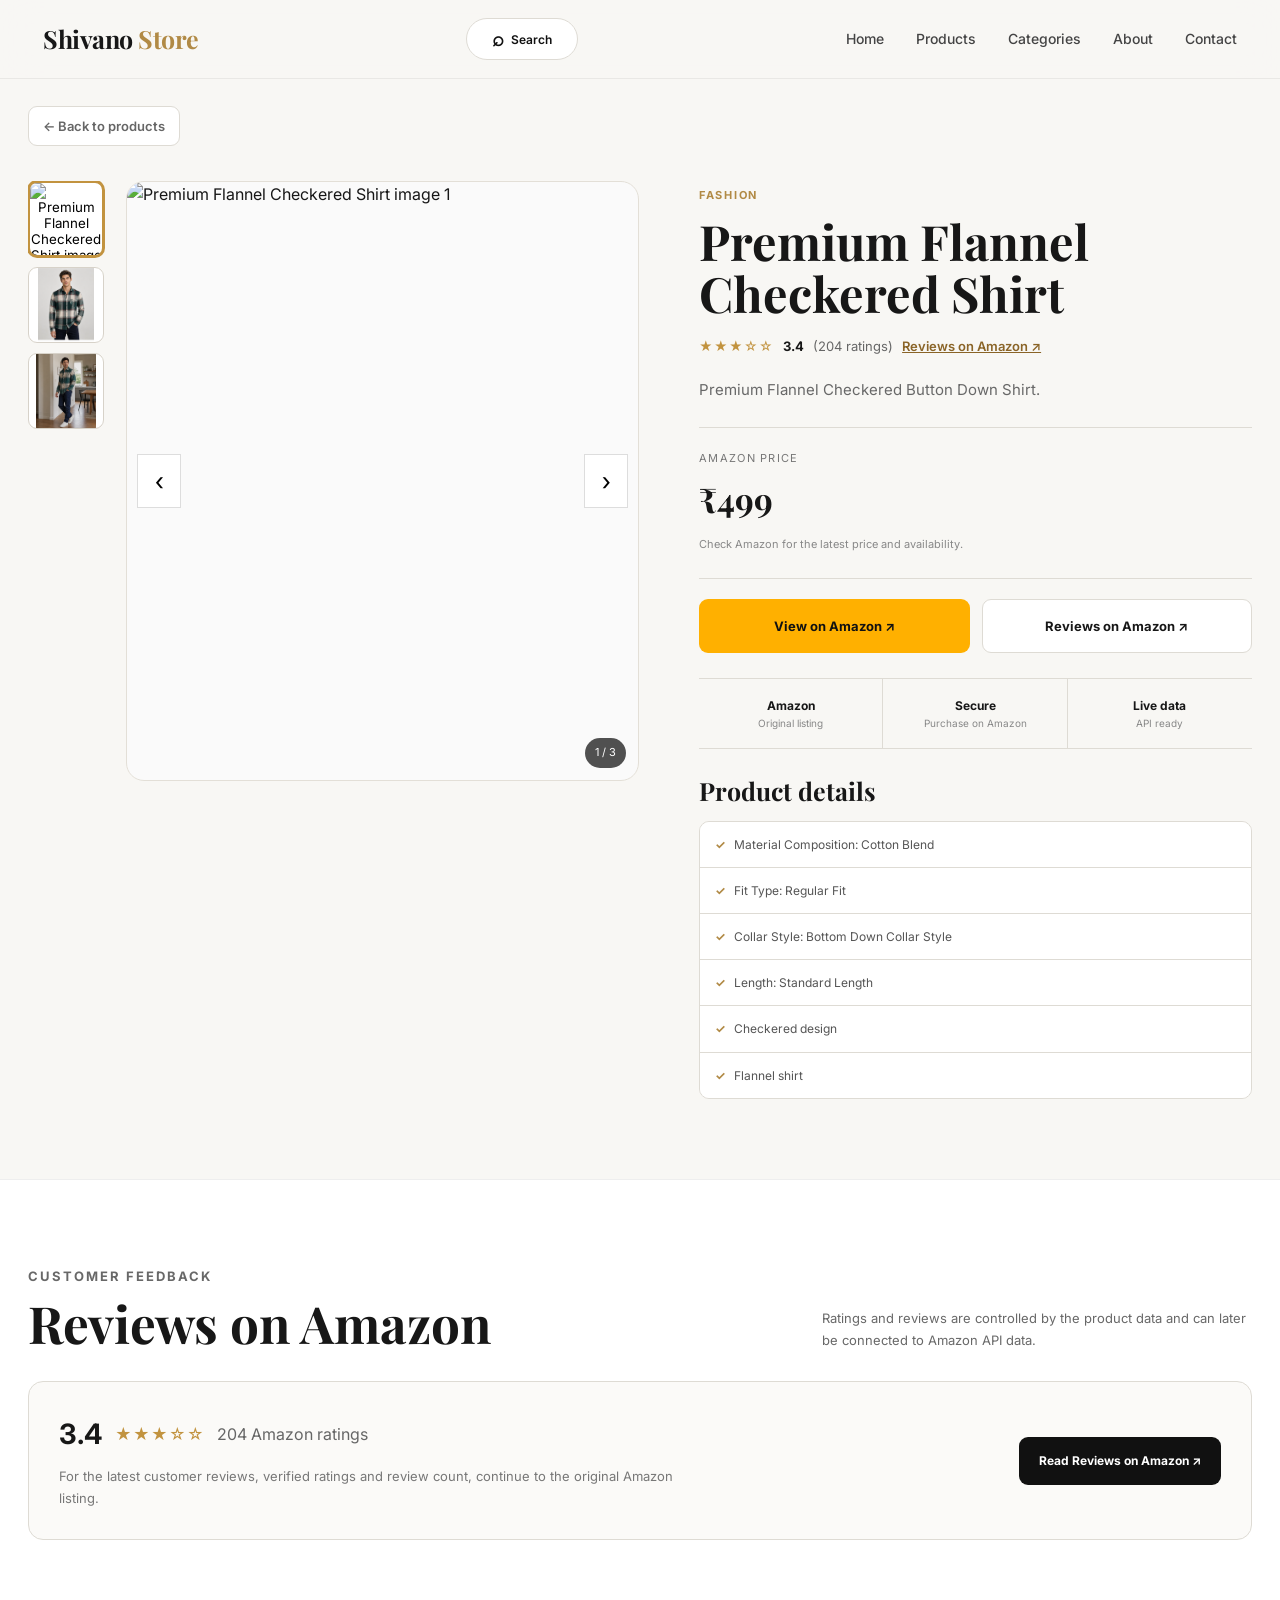
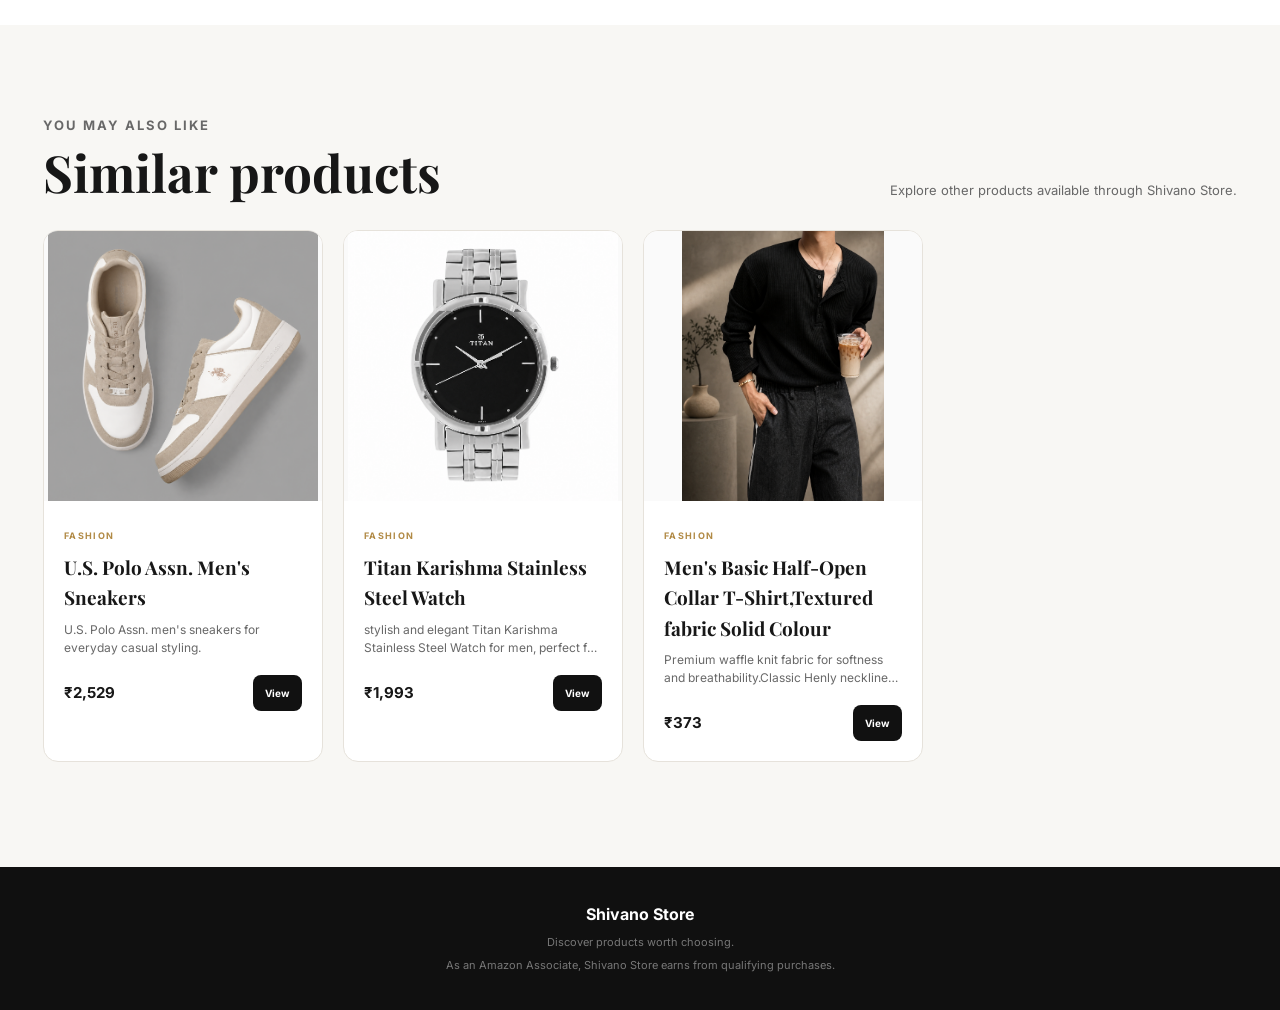
==== commit aca1d7e2: "update website" ====
--- a/product.html
+++ b/product.html
@@ -1013,6 +1013,122 @@
 
 }
 
+
+
+/* =====================================================
+   REQUESTED PRODUCT-PAGE UI CHANGES
+===================================================== */
+
+#productSearchButton {
+    display: none;
+}
+
+.product-page-top .back-link {
+    display: inline-flex;
+}
+
+.product-search-results {
+    position: absolute;
+    top: calc(100% + 8px);
+    left: 0;
+    right: 0;
+    background: #fff;
+    border: 1px solid var(--border);
+    border-radius: 12px;
+    box-shadow: 0 18px 45px rgba(0,0,0,.12);
+    overflow: hidden;
+    display: none;
+    z-index: 1100;
+}
+
+.header-search-panel.open .product-search-results.has-results {
+    display: block;
+}
+
+.product-search-result {
+    width: 100%;
+    padding: 11px 14px;
+    border: 0;
+    border-bottom: 1px solid #eee;
+    background: #fff;
+    text-align: left;
+    display: flex;
+    align-items: center;
+    gap: 10px;
+}
+
+.product-search-result:last-child {
+    border-bottom: 0;
+}
+
+.product-search-result img {
+    width: 42px;
+    height: 42px;
+    object-fit: contain;
+    background: #f7f6f2;
+    border-radius: 6px;
+}
+
+.product-search-result strong {
+    font-size: 12px;
+    color: #222;
+}
+
+.product-search-result small {
+    display: block;
+    color: #888;
+    font-size: 10px;
+    margin-top: 2px;
+}
+
+.navbar.search-open .productSearchButton,
+.navbar.search-open #productSearchButton {
+    display: none;
+}
+
+@media (max-width: 900px) {
+    .header-search-trigger {
+        display: none;
+    }
+
+    #productSearchButton {
+        display: grid;
+        place-items: center;
+        margin-left: 0;
+        font-size: 20px;
+    }
+
+    .navbar.search-open #productSearchButton {
+        display: none;
+    }
+
+    .navbar.search-open .header-search-panel {
+        display: flex;
+    }
+}
+
+@media (max-width: 600px) {
+    .main-product-image .gallery-arrow {
+        width: 34px;
+        height: 42px;
+        border-color: #666;
+        background: rgba(70,70,70,.9);
+        color: #eee;
+        font-size: 20px;
+    }
+
+    .main-product-image .gallery-prev {
+        left: 7px;
+    }
+
+    .main-product-image .gallery-next {
+        right: 7px;
+    }
+
+    .main-product-image {
+        cursor: pointer;
+    }
+}
 </style>
 
 </head>
@@ -1032,6 +1148,34 @@
     Shivano <span>Store</span>
 </a>
 
+<button
+    type="button"
+    class="header-search-trigger"
+    id="productSearchTrigger"
+    aria-label="Open product search"
+>
+    <span>⌕</span>
+    <span>Search</span>
+</button>
+
+<div class="header-search-panel" id="productSearchPanel">
+    <span class="header-search-icon">⌕</span>
+    <input
+        type="text"
+        id="productSearchInput"
+        placeholder="Search products..."
+        autocomplete="off"
+    >
+    <button
+        type="button"
+        class="header-search-close"
+        id="productSearchClose"
+        aria-label="Close search"
+    >
+        ×
+    </button>
+    <div class="product-search-results" id="productSearchResults"></div>
+</div>
 
 <button
     class="menu-toggle"
@@ -1041,42 +1185,26 @@
     ☰
 </button>
 
-
 <div
     class="nav-links"
     id="navLinks"
 >
-
-    <a href="index.html">
-        Home
-    </a>
-
-    <a href="index.html#products">
-        Products
-    </a>
-
-    <a href="index.html#categories">
-        Categories
-    </a>
-
-    <a href="index.html#about">
-        About
-    </a>
-
-    <a href="index.html#contact">
-        Contact
-    </a>
-
+    <a href="index.html">Home</a>
+    <a href="index.html#products">Products</a>
+    <a href="index.html#categories">Categories</a>
+    <a href="index.html#about">About</a>
+    <a href="index.html#contact">Contact</a>
 </div>
 
-
-<a
-    href="index.html#products"
+<button
+    type="button"
     class="wishlist-nav"
-    title="Back to products"
->
-    ←
-</a>
+    id="productSearchButton"
+    title="Search products"
+    aria-label="Search products"
+>
+    ⌕
+</button>
 
 </nav>
 
@@ -1429,6 +1557,50 @@
 </section>
 
 </main>
+
+
+<div
+    class="product-lightbox"
+    id="productLightbox"
+    aria-hidden="true"
+>
+    <div class="lightbox-inner">
+        <button
+            type="button"
+            class="lightbox-close"
+            id="lightboxClose"
+            aria-label="Close image viewer"
+        >×</button>
+
+        <div class="lightbox-image-wrap">
+            <button
+                type="button"
+                class="lightbox-arrow lightbox-prev"
+                id="lightboxPrev"
+                aria-label="Previous image"
+            >‹</button>
+
+            <img
+                class="lightbox-image"
+                id="lightboxImage"
+                src=""
+                alt=""
+            >
+
+            <button
+                type="button"
+                class="lightbox-arrow lightbox-next"
+                id="lightboxNext"
+                aria-label="Next image"
+            >›</button>
+        </div>
+
+        <div
+            class="lightbox-thumbs"
+            id="lightboxThumbs"
+        ></div>
+    </div>
+</div>
 
 
 <footer class="product-footer">
@@ -1798,6 +1970,108 @@
 }
 
 
+/* =========================================
+   FULL-SCREEN IMAGE VIEWER
+========================================= */
+
+const productLightbox =
+    $("productLightbox");
+
+const lightboxImage =
+    $("lightboxImage");
+
+const lightboxThumbs =
+    $("lightboxThumbs");
+
+const lightboxClose =
+    $("lightboxClose");
+
+const lightboxPrev =
+    $("lightboxPrev");
+
+const lightboxNext =
+    $("lightboxNext");
+
+
+function renderLightbox() {
+
+    if (!galleryImages.length) {
+        return;
+    }
+
+    lightboxImage.src =
+        galleryImages[currentImageIndex];
+
+    lightboxImage.alt =
+        `${activeVariantProduct.name || product.name} image ${currentImageIndex + 1}`;
+
+    lightboxThumbs.innerHTML =
+        galleryImages
+            .map((src, index) => `
+                <button
+                    type="button"
+                    class="lightbox-thumb ${index === currentImageIndex ? "active" : ""}"
+                    data-lightbox-index="${index}"
+                >
+                    <img src="${esc(src)}" alt="Image ${index + 1}">
+                </button>
+            `)
+            .join("");
+
+    lightboxThumbs
+        .querySelectorAll("[data-lightbox-index]")
+        .forEach(button => {
+            button.onclick = () => {
+                showImage(Number(button.dataset.lightboxIndex));
+                renderLightbox();
+            };
+        });
+}
+
+
+function openLightbox() {
+
+    if (!galleryImages.length) {
+        return;
+    }
+
+    renderLightbox();
+    productLightbox.classList.add("show");
+    productLightbox.setAttribute("aria-hidden", "false");
+    document.body.style.overflow = "hidden";
+}
+
+
+function closeLightbox() {
+
+    productLightbox.classList.remove("show");
+    productLightbox.setAttribute("aria-hidden", "true");
+    document.body.style.overflow = "";
+}
+
+
+mainImage.addEventListener("click", openLightbox);
+lightboxClose.addEventListener("click", closeLightbox);
+
+productLightbox.addEventListener("click", event => {
+    if (event.target === productLightbox) {
+        closeLightbox();
+    }
+});
+
+lightboxPrev.addEventListener("click", () => {
+    if (!galleryImages.length) return;
+    showImage(currentImageIndex - 1);
+    renderLightbox();
+});
+
+lightboxNext.addEventListener("click", () => {
+    if (!galleryImages.length) return;
+    showImage(currentImageIndex + 1);
+    renderLightbox();
+});
+
+
 function renderVariations() {
 
     const options =
@@ -2297,6 +2571,7 @@
 
                 <article
                     class="similar-card"
+                    data-product-id="${item.id}"
                 >
 
                     <div
@@ -2370,22 +2645,154 @@
 
 
 $("similarSlider")
-    .querySelectorAll(
-        "[data-product-id]"
-    )
-    .forEach(button => {
-
-        button.onclick = () => {
+    .querySelectorAll(".similar-card")
+    .forEach(card => {
+
+        card.addEventListener("click", event => {
+
+            const amazonLink =
+                event.target.closest(".similar-btn");
+
+            const productId =
+                card.dataset.productId;
+
+            if (!productId) {
+                return;
+            }
 
             location.href =
-                `product.html?id=${
-                    button.dataset.productId
-                }`;
-
-        };
+                `product.html?id=${productId}`;
+
+        });
 
     });
 
+
+
+
+/* =========================================
+   PRODUCT-PAGE SEARCH
+========================================= */
+
+const productSearchTrigger =
+    $("productSearchTrigger");
+
+const productSearchButton =
+    $("productSearchButton");
+
+const productSearchPanel =
+    $("productSearchPanel");
+
+const productSearchClose =
+    $("productSearchClose");
+
+const productSearchInput =
+    $("productSearchInput");
+
+const productSearchResults =
+    $("productSearchResults");
+
+
+function openProductSearch() {
+
+    document
+        .querySelector(".navbar")
+        ?.classList
+        .add("search-open");
+
+    productSearchPanel.classList.add("open");
+
+    setTimeout(() => {
+        productSearchInput.focus();
+    }, 0);
+}
+
+
+function closeProductSearch() {
+
+    document
+        .querySelector(".navbar")
+        ?.classList
+        .remove("search-open");
+
+    productSearchPanel.classList.remove("open");
+    productSearchResults.classList.remove("has-results");
+    productSearchResults.innerHTML = "";
+    productSearchInput.value = "";
+}
+
+
+function renderProductSearchResults(query) {
+
+    const search =
+        query.toLowerCase().trim();
+
+    if (!search) {
+        productSearchResults.classList.remove("has-results");
+        productSearchResults.innerHTML = "";
+        return;
+    }
+
+    const matches =
+        products
+            .filter(item =>
+                `${item.name} ${item.category} ${item.description}`
+                    .toLowerCase()
+                    .includes(search)
+            )
+            .slice(0, 6);
+
+    productSearchResults.innerHTML =
+        matches.length
+            ? matches.map(item => `
+                <button
+                    type="button"
+                    class="product-search-result"
+                    data-search-product-id="${item.id}"
+                >
+                    <img src="${esc(item.image || "")}" alt="${esc(item.name || "Product")}">
+                    <span>
+                        <strong>${esc(item.name || "Product")}</strong>
+                        <small>${esc(item.category || "")}</small>
+                    </span>
+                </button>
+            `).join("")
+            : `<div class="product-search-result">\n                    <span><strong>No products found</strong></span>\n               </div>`;
+
+    productSearchResults.classList.add("has-results");
+
+    productSearchResults
+        .querySelectorAll("[data-search-product-id]")
+        .forEach(button => {
+            button.onclick = () => {
+                location.href =
+                    `product.html?id=${button.dataset.searchProductId}`;
+            };
+        });
+}
+
+
+productSearchTrigger?.addEventListener(
+    "click",
+    openProductSearch
+);
+
+productSearchButton?.addEventListener(
+    "click",
+    openProductSearch
+);
+
+productSearchClose?.addEventListener(
+    "click",
+    closeProductSearch
+);
+
+productSearchInput?.addEventListener(
+    "input",
+    event => {
+        renderProductSearchResults(event.target.value);
+    }
+);
 
 /* =========================================
    MOBILE MENU
--- a/style.css
+++ b/style.css
@@ -714,986 +714,2017 @@
     font-size: 13px;
 
     min-height: 42px;
-    max-height: 42px;
+}
+
+.product-rating {
+    display: flex;
+    align-items: center;
+    gap: 7px;
+
+    margin-top: 13px;
+
+    font-size: 12px;
+}
+
+.stars {
+    color: #c2933f;
+    letter-spacing: 1px;
+}
+
+.reviews {
+    color: #777;
+}
+
+.product-bottom {
+    display: flex;
+
+    justify-content: space-between;
+    align-items: center;
+
+    margin-top: 19px;
+}
+
+.product-price {
+    font-size: 21px;
+    font-weight: 700;
+}
+
+.product-price-note {
+    display: block;
+
+    color: #999;
+
+    font-size: 9px;
+    font-weight: 400;
+}
+
+.product-actions {
+    display: flex;
+    gap: 8px;
+}
+
+.details-btn,
+.amazon-btn {
+    min-height: 40px;
+
+    border-radius: 9px;
+
+    padding: 0 13px;
+
+    border: 1px solid var(--border);
+
+    font-size: 11px;
+    font-weight: 600;
+
+    transition: 0.25s ease;
+}
+
+.details-btn {
+    background: white;
+}
+
+.details-btn:hover {
+    border-color: var(--gold);
+}
+
+.amazon-btn {
+    background: var(--black);
+    color: white;
+}
+
+.amazon-btn:hover {
+    background: #2e2e2e;
+    transform: translateY(-2px);
+}
+
+.no-results {
+    display: none;
+
+    text-align: center;
+
+    padding: 80px 20px;
+}
+
+.no-results > div {
+    font-size: 40px;
+}
+
+.no-results h3 {
+    margin-top: 10px;
+    font-size: 27px;
+}
+
+.no-results p {
+    color: var(--gray);
+    margin: 5px 0 20px;
+}
+
+
+
+/* =========================
+   WHY SECTION
+========================= */
+
+.why-section {
+    padding: 110px 0;
+
+    background: var(--black);
+    color: white;
+}
+
+.centered {
+    display: block;
+    text-align: center;
+}
+
+.centered > p {
+    margin: 18px auto 0;
+}
+
+.why-grid {
+    max-width: 1250px;
+
+    margin: 55px auto 0;
+    padding: 0 28px;
+
+    display: grid;
+    grid-template-columns: repeat(3, 1fr);
+
+    gap: 1px;
+
+    background: #393939;
+}
+
+.why-card {
+    background: var(--black);
+
+    padding: 45px 35px;
+
+    min-height: 220px;
+}
+
+.why-card > span {
+    color: var(--gold);
+    font-size: 12px;
+}
+
+.why-card h3 {
+    font-size: 30px;
+    margin: 35px 0 10px;
+}
+
+.why-card p {
+    color: #999;
+    font-size: 14px;
+}
+
+
+
+/* =========================
+   ABOUT
+========================= */
+
+.about-section {
+    max-width: 1250px;
+
+    margin: auto;
+    padding: 120px 28px;
+
+    display: grid;
+    grid-template-columns: 1fr 0.7fr;
+
+    gap: 100px;
+
+    align-items: center;
+}
+
+.about-content {
+    max-width: 650px;
+}
+
+.about-content h2 {
+    margin: 15px 0 25px;
+}
+
+.about-content p {
+    color: var(--gray);
+    margin-top: 14px;
+}
+
+.about-stat {
+    min-height: 350px;
+
+    border-radius: 30px;
+
+    background: #eee9df;
+
+    padding: 40px;
+
+    display: flex;
+    flex-direction: column;
+    justify-content: center;
+
+    position: relative;
+}
+
+.about-stat span {
+    color: var(--gold);
+    font-size: 40px;
+
+    margin-bottom: 20px;
+}
+
+.about-stat strong {
+    font-family: "Playfair Display", serif;
+
+    font-size: 38px;
+    line-height: 1.05;
+}
+
+
+
+/* =========================
+   DISCLOSURE
+========================= */
+
+.disclosure-section {
+    max-width: 1250px;
+
+    margin: auto;
+    padding: 0 28px 100px;
+}
+
+.disclosure-box {
+    padding: 24px 28px;
+
+    background: #f1ede4;
+
+    border: 1px solid #e3dac9;
+
+    border-radius: 15px;
+}
+
+.disclosure-box span {
+    display: block;
+
+    font-weight: 700;
+    font-size: 13px;
+
+    margin-bottom: 4px;
+}
+
+.disclosure-box p {
+    color: #666;
+    font-size: 12px;
+}
+
+
+
+/* =========================
+   CONTACT
+========================= */
+
+.contact-section {
+    padding: 90px max(28px, calc((100% - 1194px) / 2));
+
+    background: white;
+
+    display: flex;
+    justify-content: space-between;
+
+    gap: 60px;
+}
+
+.contact-section h2 {
+    margin-top: 12px;
+}
+
+.contact-section > div:first-child > p:last-child {
+    color: var(--gray);
+    margin-top: 10px;
+}
+
+.contact-details {
+    display: flex;
+    flex-direction: column;
+
+    gap: 20px;
+
+    min-width: 300px;
+}
+
+.contact-details a {
+    display: flex;
+    flex-direction: column;
+
+    font-size: 14px;
+
+    transition: 0.2s ease;
+}
+
+.contact-details a:hover {
+    color: var(--gold);
+}
+
+.contact-details span {
+    color: var(--gold);
+
+    text-transform: uppercase;
+
+    font-size: 9px;
+
+    letter-spacing: 1.5px;
+
+    margin-bottom: 3px;
+}
+
+
+
+/* =========================
+   FOOTER
+========================= */
+
+footer {
+    background: #101010;
+    color: white;
+
+    padding: 70px 28px 25px;
+}
+
+.footer-main {
+    max-width: 1194px;
+
+    margin: auto;
+
+    display: grid;
+
+    grid-template-columns: 2fr 1fr 1fr 1fr;
+
+    gap: 50px;
+
+    padding-bottom: 55px;
+}
+
+.footer-brand p {
+    color: #888;
+
+    margin-top: 12px;
+
+    font-size: 13px;
+}
+
+.footer-column {
+    display: flex;
+    flex-direction: column;
+
+    gap: 10px;
+}
+
+.footer-column h3 {
+    font-family: "Inter", sans-serif;
+
+    font-size: 12px;
+
+    text-transform: uppercase;
+
+    letter-spacing: 1px;
+
+    margin-bottom: 7px;
+}
+
+.footer-column a {
+    color: #888;
+
+    font-size: 12px;
+
+    transition: 0.2s ease;
+}
+
+.footer-column a:hover {
+    color: white;
+}
+
+.footer-bottom {
+    max-width: 1194px;
+
+    margin: auto;
+
+    padding-top: 25px;
+
+    border-top: 1px solid #292929;
+
+    display: flex;
+    justify-content: space-between;
+
+    color: #666;
+
+    font-size: 11px;
+}
+
+
+
+/* =========================
+   MODAL
+========================= */
+
+.modal {
+    position: fixed;
+
+    inset: 0;
+
+    z-index: 2000;
+
+    display: none;
+
+    align-items: center;
+    justify-content: center;
+
+    padding: 20px;
+}
+
+.modal.show {
+    display: flex;
+}
+
+.modal-overlay {
+    position: absolute;
+
+    inset: 0;
+
+    background: rgba(0, 0, 0, 0.65);
+
+    backdrop-filter: blur(7px);
+}
+
+.modal-content {
+    position: relative;
+
+    z-index: 2;
+
+    width: min(900px, 100%);
+
+    max-height: 90vh;
+
+    overflow: auto;
+
+    background: white;
+
+    border-radius: 25px;
+
+    box-shadow: 0 30px 100px rgba(0, 0, 0, 0.3);
+}
+
+.modal-close {
+    position: absolute;
+
+    top: 15px;
+    right: 15px;
+
+    width: 40px;
+    height: 40px;
+
+    border: none;
+
+    border-radius: 50%;
+
+    background: rgba(0, 0, 0, 0.75);
+
+    color: white;
+
+    font-size: 25px;
+
+    z-index: 5;
+}
+
+.modal-product {
+    display: grid;
+
+    grid-template-columns: 1fr 1fr;
+}
+
+.modal-product-image {
+    min-height: 500px;
+
+    background: #f1efeb;
+}
+
+.modal-product-image img {
+    height: 100%;
+
+    object-fit: cover;
+}
+
+.modal-product-info {
+    padding: 55px 40px;
+}
+
+.modal-product-info h2 {
+    margin: 10px 0 15px;
+
+    font-size: 40px;
+}
+
+.modal-description {
+    color: var(--gray);
+
+    font-size: 14px;
+
+    margin-bottom: 25px;
+}
+
+.modal-features {
+    margin: 20px 0 30px;
+    padding-left: 18px;
+
+    color: #555;
+
+    font-size: 13px;
+}
+
+.modal-features li {
+    margin-bottom: 8px;
+}
+
+.modal-price {
+    font-size: 25px;
+    font-weight: 700;
+
+    margin-bottom: 18px;
+}
+
+.modal-amazon {
+    display: inline-flex;
+
+    align-items: center;
+    justify-content: center;
+
+    width: 100%;
+
+    height: 52px;
+
+    background: var(--black);
+    color: white;
+
+    border-radius: 10px;
+
+    font-size: 13px;
+    font-weight: 600;
+}
+
+
+
+/* =========================
+   WISHLIST DRAWER
+========================= */
+
+.drawer-overlay {
+    position: fixed;
+
+    inset: 0;
+
+    background: rgba(0, 0, 0, 0.45);
+
+    z-index: 3000;
+
+    display: none;
+}
+
+.drawer-overlay.show {
+    display: block;
+}
+
+.wishlist-drawer {
+    position: fixed;
+
+    right: -430px;
+    top: 0;
+
+    width: min(430px, 100%);
+
+    height: 100vh;
+
+    z-index: 3001;
+
+    background: white;
+
+    padding: 30px;
+
+    transition: 0.35s ease;
+
+    overflow-y: auto;
+}
+
+.wishlist-drawer.show {
+    right: 0;
+}
+
+.drawer-header {
+    display: flex;
+    justify-content: space-between;
+
+    align-items: center;
+
+    padding-bottom: 25px;
+
+    border-bottom: 1px solid var(--border);
+}
+
+.drawer-header h2 {
+    font-size: 30px;
+}
+
+.drawer-close {
+    width: 40px;
+    height: 40px;
+
+    border: 1px solid var(--border);
+
+    border-radius: 50%;
+
+    background: white;
+
+    font-size: 22px;
+}
+
+.wishlist-item {
+    display: grid;
+
+    grid-template-columns: 80px 1fr auto;
+
+    gap: 13px;
+
+    align-items: center;
+
+    padding: 18px 0;
+
+    border-bottom: 1px solid var(--border);
+}
+
+.wishlist-item-image {
+    width: 80px;
+    height: 80px;
+
+    border-radius: 10px;
 
     overflow: hidden;
 
+    background: #eee;
+}
+
+.wishlist-item-image img {
+    height: 100%;
+    object-fit: cover;
+}
+
+.wishlist-item h3 {
+    font-size: 17px;
+}
+
+.wishlist-item p {
+    font-size: 12px;
+    color: var(--gray);
+}
+
+.remove-wishlist {
+    border: none;
+    background: transparent;
+
+    color: #999;
+
+    font-size: 20px;
+}
+
+.empty-wishlist {
+    text-align: center;
+
+    padding: 70px 10px;
+
+    color: var(--gray);
+}
+
+
+
+/* =========================
+   SCROLL TOP
+========================= */
+
+.scroll-top {
+    position: fixed;
+
+    right: 25px;
+    bottom: 25px;
+
+    width: 45px;
+    height: 45px;
+
+    border: none;
+
+    border-radius: 50%;
+
+    background: var(--black);
+    color: white;
+
+    font-size: 18px;
+
+    opacity: 0;
+    visibility: hidden;
+
+    transform: translateY(15px);
+
+    transition: 0.3s ease;
+
+    z-index: 900;
+}
+
+.scroll-top.show {
+    opacity: 1;
+    visibility: visible;
+
+    transform: translateY(0);
+}
+
+
+
+/* =========================
+   RESPONSIVE
+========================= */
+
+@media (max-width: 900px) {
+
+    .navbar {
+        height: 70px;
+    }
+
+    main {
+        padding-top: 70px;
+    }
+
+    .nav-links {
+        position: absolute;
+
+        top: 70px;
+        left: 0;
+
+        width: 100%;
+
+        background: rgba(248, 247, 244, 0.98);
+
+        padding: 20px 28px;
+
+        flex-direction: column;
+        align-items: flex-start;
+
+        gap: 18px;
+
+        border-bottom: 1px solid var(--border);
+
+        display: none;
+    }
+
+    .nav-links.show {
+        display: flex;
+    }
+
+    .menu-toggle {
+        display: block;
+
+        margin-left: auto;
+    }
+
+    .wishlist-nav {
+        margin-left: 0;
+    }
+
+    .hero {
+        grid-template-columns: 1fr;
+
+        padding-top: 70px;
+
+        gap: 50px;
+    }
+
+    .hero-card-image {
+        height: 400px;
+    }
+
+    .floating-badge {
+        left: 15px;
+    }
+
+    .category-grid {
+        grid-template-columns: repeat(2, 1fr);
+    }
+
+    .product-grid {
+        grid-template-columns: repeat(2, 1fr);
+    }
+
+    .product-controls {
+        grid-template-columns: 1fr 1fr;
+    }
+
+    .search-box {
+        grid-column: 1 / -1;
+    }
+
+    .about-section {
+        grid-template-columns: 1fr;
+
+        gap: 50px;
+    }
+
+    .why-grid {
+        grid-template-columns: 1fr;
+    }
+
+    .footer-main {
+        grid-template-columns: 1fr 1fr;
+    }
+
+}
+
+
+
+@media (max-width: 600px) {
+
+    .navbar {
+        padding: 0 18px;
+    }
+
+    .logo {
+        font-size: 21px;
+    }
+
+    .hero {
+        padding: 55px 18px;
+    }
+
+    .hero h1 {
+        font-size: 52px;
+
+        letter-spacing: -2px;
+    }
+
+    .hero-description {
+        font-size: 15px;
+    }
+
+    .hero-trust {
+        gap: 20px;
+    }
+
+    .hero-trust strong {
+        font-size: 13px;
+    }
+
+    .hero-card-image {
+        height: 340px;
+    }
+
+    .section-heading {
+        display: block;
+
+        padding: 0 18px 35px;
+    }
+
+    .section-heading > p {
+        margin-top: 15px;
+    }
+
+    .category-grid {
+        grid-template-columns: 1fr;
+
+        padding: 0 18px;
+    }
+
+    .category-card {
+        min-height: 150px;
+    }
+
+    .products-section {
+        padding: 80px 0;
+    }
+
+    .product-controls {
+        padding: 0 18px;
+
+        grid-template-columns: 1fr;
+    }
+
+    .search-box {
+        grid-column: auto;
+    }
+
+    .results-info {
+        padding: 0 18px;
+    }
+
+    .product-grid {
+        grid-template-columns: 1fr;
+
+        padding: 0 18px;
+    }
+
+    .product-image {
+        height: 220px;
+    }
+
+    .why-section {
+        padding: 80px 0;
+    }
+
+    .why-grid {
+        padding: 0 18px;
+    }
+
+    .about-section {
+        padding: 80px 18px;
+    }
+
+    .about-stat {
+        min-height: 280px;
+    }
+
+    .disclosure-section {
+        padding: 0 18px 70px;
+    }
+
+    .contact-section {
+        padding: 70px 18px;
+
+        flex-direction: column;
+    }
+
+    .contact-details {
+        min-width: 0;
+    }
+
+    .footer-main {
+        grid-template-columns: 1fr;
+
+        gap: 35px;
+    }
+
+    .footer-bottom {
+        flex-direction: column;
+
+        gap: 8px;
+    }
+
+    .modal-product {
+        grid-template-columns: 1fr;
+    }
+
+    .modal-product-image {
+        min-height: 300px;
+    }
+
+    .modal-product-info {
+        padding: 35px 25px;
+    }
+
+    .modal-product-info h2 {
+        font-size: 32px;
+    }
+
+}
+
+/* =====================================================
+   SHIVANO PRODUCT DISCOVERY LAYOUT
+   Compact Amazon-style browsing without changing
+   the existing Shivano visual identity.
+===================================================== */
+
+.site-header {
+    height: auto;
+}
+
+.discovery-bar {
+    width: 100%;
+    min-height: 56px;
+    background: var(--black);
+    padding: 7px max(18px, calc((100% - 1194px) / 2));
+
+    display: grid;
+    grid-template-columns: auto minmax(260px, 1fr) 190px 190px;
+    align-items: center;
+    gap: 8px;
+}
+
+.discovery-all {
+    height: 42px;
+    padding: 0 15px;
+    border: 1px solid rgba(255, 255, 255, 0.18);
+    border-radius: 7px;
+    color: white;
+    display: flex;
+    align-items: center;
+    gap: 8px;
+    font-size: 13px;
+    font-weight: 600;
+    white-space: nowrap;
+}
+
+.discovery-all span {
+    font-size: 16px;
+}
+
+.discovery-search {
+    height: 42px;
+    border: none;
+    border-radius: 7px;
+    padding: 0 13px;
+    background: white;
+}
+
+.discovery-search span {
+    font-size: 20px;
+    color: #777;
+}
+
+.discovery-search input {
+    font-size: 13px;
+}
+
+.discovery-bar select {
+    height: 42px;
+    min-width: 0;
+    border: none;
+    border-radius: 7px;
+    background: white;
+    padding: 0 12px;
+    outline: none;
+    color: #444;
+    font-size: 12px;
+}
+
+main {
+    padding-top: 134px;
+}
+
+.categories-section {
+    padding: 28px 0 18px;
+    background: white;
+}
+
+.categories-section .section-heading {
+    padding: 0 28px 14px;
+    align-items: center;
+}
+
+.categories-section .section-heading h2 {
+    font-size: 30px;
+}
+
+.category-grid {
+    max-width: 1250px;
+    padding: 0 28px 5px;
+    display: flex;
+    gap: 10px;
+    overflow-x: auto;
+    scrollbar-width: thin;
+}
+
+.category-card {
+    flex: 0 0 155px;
+    min-height: 70px;
+    height: 70px;
+    padding: 10px 14px;
+    border-radius: 10px;
+    display: grid;
+    grid-template-columns: 30px 1fr;
+    grid-template-rows: 1fr 1fr;
+    column-gap: 8px;
+    align-items: center;
+}
+
+.category-card:hover,
+.category-card.active {
+    transform: none;
+}
+
+.category-icon {
+    grid-row: 1 / 3;
+    margin: 0;
+    font-size: 20px;
+}
+
+.category-card strong {
+    font-size: 13px;
+    line-height: 1.2;
+}
+
+.category-card small {
+    font-size: 10px;
+    line-height: 1.2;
+}
+
+.products-section {
+    padding: 38px 0 70px;
+}
+
+.products-section .section-heading {
+    padding-bottom: 22px;
+}
+
+.products-section .section-heading h2 {
+    font-size: 34px;
+}
+
+.results-info {
+    margin-bottom: 14px;
+    font-size: 12px;
+}
+
+.product-grid {
+    grid-template-columns: repeat(4, minmax(0, 1fr));
+    gap: 16px;
+}
+
+.product-card {
+    height: 470px;
+    min-height: 470px;
+    display: flex;
+    flex-direction: column;
+    border-radius: 12px;
+}
+
+.product-card:hover {
+    transform: translateY(-3px);
+}
+
+.product-image {
+    height: 235px;
+    min-height: 235px;
+    flex: 0 0 235px;
+}
+
+.product-info {
+    height: 235px;
+    min-height: 235px;
+    padding: 15px;
+    display: flex;
+    flex-direction: column;
+}
+
+.product-category {
+    flex: 0 0 auto;
+}
+
+.product-title {
+    height: 50px;
+    min-height: 50px;
+    margin: 4px 0 5px;
+    font-size: 17px;
+    line-height: 1.45;
+    overflow: hidden;
     display: -webkit-box;
     -webkit-box-orient: vertical;
     -webkit-line-clamp: 2;
-
     line-clamp: 2;
 }
 
+.product-description {
+    height: 38px;
+    min-height: 38px;
+    max-height: 38px;
+    margin: 0;
+    line-height: 1.45;
+    overflow: hidden;
+    display: -webkit-box;
+    -webkit-box-orient: vertical;
+    -webkit-line-clamp: 2;
+    line-clamp: 2;
+}
+
 .product-rating {
-    display: flex;
-    align-items: center;
-    gap: 7px;
-
-    margin-top: 13px;
-
-    font-size: 12px;
-}
-
-.stars {
-    color: #c2933f;
-    letter-spacing: 1px;
-}
-
-.reviews {
-    color: #777;
+    height: 19px;
+    min-height: 19px;
+    margin-top: 8px;
 }
 
 .product-bottom {
-    display: flex;
-
-    justify-content: space-between;
-    align-items: center;
-
-    margin-top: 19px;
+    margin-top: auto;
+    min-height: 58px;
+    gap: 8px;
 }
 
 .product-price {
-    font-size: 21px;
-    font-weight: 700;
+    font-size: 18px;
+    min-width: 0;
 }
 
 .product-price-note {
-    display: block;
-
-    color: #999;
-
-    font-size: 9px;
-    font-weight: 400;
+    white-space: nowrap;
+    overflow: hidden;
+    text-overflow: ellipsis;
+    max-width: 105px;
 }
 
 .product-actions {
-    display: flex;
-    gap: 8px;
+    flex: 0 0 auto;
 }
 
 .details-btn,
 .amazon-btn {
-    min-height: 40px;
-
-    border-radius: 9px;
-
-    padding: 0 13px;
-
+    min-height: 36px;
+    padding: 0 9px;
+    font-size: 10px;
+}
+
+.why-section {
+    padding: 70px 0;
+}
+
+.why-section .section-heading {
+    padding-bottom: 28px;
+}
+
+.why-section .section-heading > p {
+    margin-top: 8px;
+}
+
+.why-card {
+    min-height: 185px;
+    padding: 30px 28px;
+}
+
+.why-card h3 {
+    margin: 22px 0 7px;
+}
+
+.why-card p {
+    font-size: 13px;
+}
+
+@media (max-width: 1100px) {
+
+    .discovery-bar {
+        grid-template-columns: auto minmax(220px, 1fr) 160px 160px;
+    }
+
+    .product-grid {
+        grid-template-columns: repeat(3, minmax(0, 1fr));
+    }
+
+}
+
+@media (max-width: 900px) {
+
+    .navbar {
+        height: 70px;
+    }
+
+    .discovery-bar {
+        min-height: 104px;
+        padding: 7px 18px;
+        grid-template-columns: auto 1fr;
+        grid-template-rows: 42px 42px;
+    }
+
+    .discovery-search {
+        min-width: 0;
+    }
+
+    .discovery-bar select {
+        width: 100%;
+    }
+
+    main {
+        padding-top: 174px;
+    }
+
+    .category-grid {
+        padding-left: 18px;
+        padding-right: 18px;
+    }
+
+    .categories-section .section-heading,
+    .products-section .section-heading {
+        padding-left: 18px;
+        padding-right: 18px;
+    }
+
+    .product-grid {
+        grid-template-columns: repeat(3, minmax(0, 1fr));
+        padding-left: 18px;
+        padding-right: 18px;
+    }
+
+    .product-card {
+        height: 450px;
+        min-height: 450px;
+    }
+
+    .product-image {
+        height: 215px;
+        min-height: 215px;
+        flex-basis: 215px;
+    }
+
+    .product-info {
+        height: 235px;
+        min-height: 235px;
+    }
+
+}
+
+@media (max-width: 600px) {
+
+    .discovery-bar {
+        min-height: 112px;
+        padding: 7px 10px;
+        grid-template-columns: auto 1fr;
+        grid-template-rows: 42px 42px;
+        gap: 7px;
+    }
+
+    .discovery-all {
+        padding: 0 11px;
+        font-size: 12px;
+    }
+
+    .discovery-search {
+        height: 42px;
+    }
+
+    .discovery-bar select {
+        height: 42px;
+        font-size: 11px;
+    }
+
+    main {
+        padding-top: 182px;
+    }
+
+    .categories-section {
+        padding: 20px 0 12px;
+    }
+
+    .categories-section .section-heading {
+        padding: 0 18px 12px;
+    }
+
+    .categories-section .section-heading h2 {
+        font-size: 24px;
+    }
+
+    .category-grid {
+        gap: 8px;
+        padding-bottom: 3px;
+    }
+
+    .category-card {
+        flex-basis: 130px;
+        min-height: 62px;
+        height: 62px;
+        padding: 8px 10px;
+        grid-template-columns: 24px 1fr;
+    }
+
+    .category-icon {
+        font-size: 17px;
+    }
+
+    .category-card strong {
+        font-size: 11px;
+    }
+
+    .category-card small {
+        font-size: 9px;
+    }
+
+    .products-section {
+        padding: 28px 0 55px;
+    }
+
+    .products-section .section-heading {
+        padding-bottom: 16px;
+    }
+
+    .products-section .section-heading h2 {
+        font-size: 27px;
+    }
+
+    .product-grid {
+        grid-template-columns: repeat(2, minmax(0, 1fr));
+        gap: 10px;
+        padding: 0 10px;
+    }
+
+    .results-info {
+        padding: 0 10px;
+        margin-bottom: 10px;
+    }
+
+    .product-card {
+        height: 410px;
+        min-height: 410px;
+        border-radius: 10px;
+    }
+
+    .product-image {
+        height: 160px;
+        min-height: 160px;
+        flex-basis: 160px;
+    }
+
+    .product-info {
+        height: 250px;
+        min-height: 250px;
+        padding: 11px;
+    }
+
+    .product-badge {
+        top: 8px;
+        left: 8px;
+        padding: 4px 7px;
+        font-size: 8px;
+    }
+
+    .wishlist-btn {
+        top: 7px;
+        right: 7px;
+        width: 32px;
+        height: 32px;
+        font-size: 16px;
+    }
+
+    .product-category {
+        font-size: 8px;
+        letter-spacing: 1px;
+    }
+
+    .product-title {
+        height: 43px;
+        min-height: 43px;
+        font-size: 13px;
+        line-height: 1.35;
+        margin: 3px 0 4px;
+    }
+
+    .product-description {
+        height: 34px;
+        min-height: 34px;
+        max-height: 34px;
+        font-size: 10px;
+        line-height: 1.35;
+    }
+
+    .product-rating {
+        height: 17px;
+        min-height: 17px;
+        margin-top: 6px;
+        gap: 4px;
+        font-size: 10px;
+    }
+
+    .stars {
+        letter-spacing: 0;
+    }
+
+    .product-bottom {
+        min-height: 54px;
+        gap: 5px;
+    }
+
+    .product-price {
+        font-size: 15px;
+    }
+
+    .product-price-note {
+        font-size: 7px;
+        max-width: 72px;
+    }
+
+    .product-actions {
+        gap: 4px;
+    }
+
+    .details-btn,
+    .amazon-btn {
+        min-height: 32px;
+        padding: 0 6px;
+        font-size: 8px;
+        border-radius: 7px;
+    }
+
+    .why-section {
+        padding: 55px 0;
+    }
+
+    .why-card {
+        min-height: 150px;
+        padding: 25px 22px;
+    }
+
+}
+/* =====================================================
+   MOBILE PRODUCT CARD - REMOVE EXCESS EMPTY SPACE
+   ONLY MOBILE PRODUCT CARD SPACING
+===================================================== */
+
+@media (max-width: 600px) {
+
+    .product-card {
+        height: 365px;
+        min-height: 365px;
+    }
+
+
+    .product-info {
+        height: 205px;
+        min-height: 205px;
+        padding: 11px;
+    }
+
+
+    .product-title {
+        height: 43px;
+        min-height: 43px;
+        margin: 3px 0 4px;
+    }
+
+
+    .product-description {
+        height: 34px;
+        min-height: 34px;
+        max-height: 34px;
+        margin: 0;
+    }
+
+
+    .product-rating {
+        height: 17px;
+        min-height: 17px;
+        margin-top: 6px;
+    }
+
+
+    .product-bottom {
+        margin-top: 10px;
+        min-height: 48px;
+        gap: 5px;
+    }
+
+
+    .product-price {
+        font-size: 15px;
+    }
+
+
+    .product-price-note {
+        font-size: 7px;
+        max-width: 72px;
+    }
+
+
+    .details-btn,
+    .amazon-btn {
+        min-height: 32px;
+        padding: 0 6px;
+        font-size: 8px;
+    }
+
+}
+/* =====================================================
+   DISCOVERY BAR
+   Search + All Categories only
+===================================================== */
+
+.discovery-bar {
+    grid-template-columns: minmax(0, 1fr) 190px;
+    min-height: 56px;
+    gap: 8px;
+}
+
+
+/* =====================================================
+   TABLET
+===================================================== */
+
+@media (max-width: 1100px) {
+
+    .discovery-bar {
+        grid-template-columns:
+            minmax(0, 1fr)
+            160px;
+    }
+
+}
+
+
+/* =====================================================
+   MOBILE
+===================================================== */
+
+@media (max-width: 900px) {
+
+    .discovery-bar {
+        min-height: 56px;
+
+        padding: 7px 18px;
+
+        grid-template-columns:
+            minmax(0, 1fr)
+            150px;
+
+        grid-template-rows: 42px;
+
+        gap: 7px;
+    }
+
+    .discovery-search {
+        min-width: 0;
+    }
+
+    .discovery-bar select {
+        width: 100%;
+    }
+
+}
+
+
+/* =====================================================
+   SMALL MOBILE
+===================================================== */
+
+@media (max-width: 600px) {
+
+    .discovery-bar {
+        min-height: 56px;
+
+        padding: 7px 10px;
+
+        grid-template-columns:
+            minmax(0, 1fr)
+            135px;
+
+        grid-template-rows: 42px;
+
+        gap: 7px;
+    }
+
+    .discovery-search {
+        height: 42px;
+    }
+
+    .discovery-bar select {
+        height: 42px;
+        font-size: 11px;
+    }
+
+}
+
+/* =====================================================
+   SHIVANO SEARCH + CATEGORY SHORTCUTS
+   Requested UI changes only
+===================================================== */
+
+.navbar {
+    position: relative;
+}
+
+.header-search-trigger {
+    min-width: 112px;
+    height: 42px;
+    padding: 0 14px;
     border: 1px solid var(--border);
-
-    font-size: 11px;
-    font-weight: 600;
-
-    transition: 0.25s ease;
-}
-
-.details-btn {
-    background: white;
-}
-
-.details-btn:hover {
-    border-color: var(--gold);
-}
-
-.amazon-btn {
-    background: var(--black);
-    color: white;
-}
-
-.amazon-btn:hover {
-    background: #2e2e2e;
-    transform: translateY(-2px);
-}
-
-.no-results {
-    display: none;
-
-    text-align: center;
-
-    padding: 80px 20px;
-}
-
-.no-results > div {
-    font-size: 40px;
-}
-
-.no-results h3 {
-    margin-top: 10px;
-    font-size: 27px;
-}
-
-.no-results p {
-    color: var(--gray);
-    margin: 5px 0 20px;
-}
-
-
-
-/* =========================
-   WHY SECTION
-========================= */
-
-.why-section {
-    padding: 110px 0;
-
-    background: var(--black);
-    color: white;
-}
-
-.centered {
-    display: block;
-    text-align: center;
-}
-
-.centered > p {
-    margin: 18px auto 0;
-}
-
-.why-grid {
-    max-width: 1250px;
-
-    margin: 55px auto 0;
-    padding: 0 28px;
-
-    display: grid;
-    grid-template-columns: repeat(3, 1fr);
-
-    gap: 1px;
-
-    background: #393939;
-}
-
-.why-card {
-    background: var(--black);
-
-    padding: 45px 35px;
-
-    min-height: 220px;
-}
-
-.why-card > span {
-    color: var(--gold);
-    font-size: 12px;
-}
-
-.why-card h3 {
-    font-size: 30px;
-    margin: 35px 0 10px;
-}
-
-.why-card p {
-    color: #999;
-    font-size: 14px;
-}
-
-
-
-/* =========================
-   ABOUT
-========================= */
-
-.about-section {
-    max-width: 1250px;
-
-    margin: auto;
-    padding: 120px 28px;
-
-    display: grid;
-    grid-template-columns: 1fr 0.7fr;
-
-    gap: 100px;
-
-    align-items: center;
-}
-
-.about-content {
-    max-width: 650px;
-}
-
-.about-content h2 {
-    margin: 15px 0 25px;
-}
-
-.about-content p {
-    color: var(--gray);
-    margin-top: 14px;
-}
-
-.about-stat {
-    min-height: 350px;
-
-    border-radius: 30px;
-
-    background: #eee9df;
-
-    padding: 40px;
-
-    display: flex;
-    flex-direction: column;
-    justify-content: center;
-
-    position: relative;
-}
-
-.about-stat span {
-    color: var(--gold);
-    font-size: 40px;
-
-    margin-bottom: 20px;
-}
-
-.about-stat strong {
-    font-family: "Playfair Display", serif;
-
-    font-size: 38px;
-    line-height: 1.05;
-}
-
-
-
-/* =========================
-   DISCLOSURE
-========================= */
-
-.disclosure-section {
-    max-width: 1250px;
-
-    margin: auto;
-    padding: 0 28px 100px;
-}
-
-.disclosure-box {
-    padding: 24px 28px;
-
-    background: #f1ede4;
-
-    border: 1px solid #e3dac9;
-
-    border-radius: 15px;
-}
-
-.disclosure-box span {
-    display: block;
-
-    font-weight: 700;
-    font-size: 13px;
-
-    margin-bottom: 4px;
-}
-
-.disclosure-box p {
-    color: #666;
-    font-size: 12px;
-}
-
-
-
-/* =========================
-   CONTACT
-========================= */
-
-.contact-section {
-    padding: 90px max(28px, calc((100% - 1194px) / 2));
-
-    background: white;
-
-    display: flex;
-    justify-content: space-between;
-
-    gap: 60px;
-}
-
-.contact-section h2 {
-    margin-top: 12px;
-}
-
-.contact-section > div:first-child > p:last-child {
-    color: var(--gray);
-    margin-top: 10px;
-}
-
-.contact-details {
-    display: flex;
-    flex-direction: column;
-
-    gap: 20px;
-
-    min-width: 300px;
-}
-
-.contact-details a {
-    display: flex;
-    flex-direction: column;
-
-    font-size: 14px;
-
-    transition: 0.2s ease;
-}
-
-.contact-details a:hover {
-    color: var(--gold);
-}
-
-.contact-details span {
-    color: var(--gold);
-
-    text-transform: uppercase;
-
-    font-size: 9px;
-
-    letter-spacing: 1.5px;
-
-    margin-bottom: 3px;
-}
-
-
-
-/* =========================
-   FOOTER
-========================= */
-
-footer {
-    background: #101010;
-    color: white;
-
-    padding: 70px 28px 25px;
-}
-
-.footer-main {
-    max-width: 1194px;
-
-    margin: auto;
-
-    display: grid;
-
-    grid-template-columns: 2fr 1fr 1fr 1fr;
-
-    gap: 50px;
-
-    padding-bottom: 55px;
-}
-
-.footer-brand p {
-    color: #888;
-
-    margin-top: 12px;
-
-    font-size: 13px;
-}
-
-.footer-column {
-    display: flex;
-    flex-direction: column;
-
-    gap: 10px;
-}
-
-.footer-column h3 {
-    font-family: "Inter", sans-serif;
-
-    font-size: 12px;
-
-    text-transform: uppercase;
-
-    letter-spacing: 1px;
-
-    margin-bottom: 7px;
-}
-
-.footer-column a {
-    color: #888;
-
-    font-size: 12px;
-
-    transition: 0.2s ease;
-}
-
-.footer-column a:hover {
-    color: white;
-}
-
-.footer-bottom {
-    max-width: 1194px;
-
-    margin: auto;
-
-    padding-top: 25px;
-
-    border-top: 1px solid #292929;
-
-    display: flex;
-    justify-content: space-between;
-
-    color: #666;
-
-    font-size: 11px;
-}
-
-
-
-/* =========================
-   MODAL
-========================= */
-
-.modal {
-    position: fixed;
-
-    inset: 0;
-
-    z-index: 2000;
-
-    display: none;
-
+    border-radius: 999px;
+    background: var(--white);
+    color: var(--black);
+    display: inline-flex;
     align-items: center;
     justify-content: center;
-
-    padding: 20px;
-}
-
-.modal.show {
-    display: flex;
-}
-
-.modal-overlay {
-    position: absolute;
-
+    gap: 7px;
+    font-size: 12px;
+    font-weight: 600;
+    transition: .25s ease;
+}
+
+.header-search-trigger:hover {
+    border-color: var(--gold);
+    transform: translateY(-1px);
+}
+
+.header-search-trigger span:first-child {
+    font-size: 20px;
+    line-height: 1;
+}
+
+.header-search-panel {
+    display: none;
+    flex: 1 1 auto;
+    min-width: 0;
+    height: 44px;
+    border: 1px solid var(--border);
+    border-radius: 999px;
+    background: var(--white);
+    align-items: center;
+    padding: 0 7px 0 15px;
+    gap: 8px;
+}
+
+.header-search-panel.open {
+    display: flex;
+}
+
+.header-search-icon {
+    color: #777;
+    font-size: 21px;
+    line-height: 1;
+}
+
+.header-search-panel input {
+    flex: 1;
+    min-width: 0;
+    border: 0;
+    outline: 0;
+    background: transparent;
+    font-size: 13px;
+    color: var(--black);
+}
+
+.header-search-close {
+    width: 32px;
+    height: 32px;
+    border: 0;
+    border-radius: 50%;
+    background: #f0eee9;
+    color: #444;
+    font-size: 20px;
+    display: grid;
+    place-items: center;
+}
+
+.navbar.search-open .logo,
+.navbar.search-open .header-search-trigger,
+.navbar.search-open .menu-toggle,
+.navbar.search-open .nav-links,
+.navbar.search-open .wishlist-nav {
+    display: none;
+}
+
+.navbar.search-open .header-search-panel {
+    display: flex;
+    flex: 1 1 100%;
+}
+
+.category-shortcuts {
+    width: 100%;
+    display: flex;
+    align-items: center;
+    gap: 8px;
+    overflow-x: auto;
+    scrollbar-width: none;
+    overscroll-behavior-x: contain;
+    -webkit-overflow-scrolling: touch;
+}
+
+.category-shortcuts::-webkit-scrollbar {
+    display: none;
+}
+
+.category-shortcut {
+    flex: 0 0 auto;
+    height: 40px;
+    padding: 0 14px;
+    border: 1px solid rgba(255,255,255,.18);
+    border-radius: 8px;
+    background: rgba(255,255,255,.06);
+    color: #fff;
+    font-size: 12px;
+    font-weight: 600;
+    white-space: nowrap;
+    transition: .2s ease;
+}
+
+.category-shortcut:hover,
+.category-shortcut.active {
+    background: #fff;
+    color: var(--black);
+    border-color: #fff;
+}
+
+/* Contact details as compact styled boxes */
+.contact-details a {
+    min-height: 66px;
+    padding: 13px 16px;
+    border: 1px solid var(--border);
+    border-radius: 12px;
+    background: #fbfaf8;
+    box-shadow: 0 8px 22px rgba(0,0,0,.04);
+}
+
+.contact-details a:hover {
+    color: var(--black);
+    border-color: var(--gold);
+    transform: translateY(-2px);
+}
+
+/* Product-page back control */
+.back-link {
+    min-height: 40px;
+    padding: 0 14px;
+    border: 1px solid var(--border);
+    border-radius: 9px;
+    background: #fff;
+    align-items: center;
+    transition: .2s ease;
+}
+
+.back-link:hover {
+    color: var(--black);
+    border-color: var(--gold);
+    transform: translateY(-1px);
+}
+
+/* Similar cards: entire card is the target */
+.similar-card {
+    cursor: pointer;
+}
+
+/* Full-screen product image viewer */
+.product-lightbox {
+    position: fixed;
     inset: 0;
-
-    background: rgba(0, 0, 0, 0.65);
-
-    backdrop-filter: blur(7px);
-}
-
-.modal-content {
-    position: relative;
-
-    z-index: 2;
-
-    width: min(900px, 100%);
-
-    max-height: 90vh;
-
-    overflow: auto;
-
-    background: white;
-
-    border-radius: 25px;
-
-    box-shadow: 0 30px 100px rgba(0, 0, 0, 0.3);
-}
-
-.modal-close {
-    position: absolute;
-
-    top: 15px;
-    right: 15px;
-
-    width: 40px;
-    height: 40px;
-
-    border: none;
-
-    border-radius: 50%;
-
-    background: rgba(0, 0, 0, 0.75);
-
-    color: white;
-
-    font-size: 25px;
-
-    z-index: 5;
-}
-
-.modal-product {
-    display: grid;
-
-    grid-template-columns: 1fr 1fr;
-}
-
-.modal-product-image {
-    min-height: 500px;
-
-    background: #f1efeb;
-}
-
-.modal-product-image img {
-    height: 100%;
-
-    object-fit: cover;
-}
-
-.modal-product-info {
-    padding: 55px 40px;
-}
-
-.modal-product-info h2 {
-    margin: 10px 0 15px;
-
-    font-size: 40px;
-}
-
-.modal-description {
-    color: var(--gray);
-
-    font-size: 14px;
-
-    margin-bottom: 25px;
-}
-
-.modal-features {
-    margin: 20px 0 30px;
-    padding-left: 18px;
-
-    color: #555;
-
-    font-size: 13px;
-}
-
-.modal-features li {
-    margin-bottom: 8px;
-}
-
-.modal-price {
-    font-size: 25px;
-    font-weight: 700;
-
-    margin-bottom: 18px;
-}
-
-.modal-amazon {
-    display: inline-flex;
-
+    z-index: 5000;
+    display: none;
     align-items: center;
     justify-content: center;
-
+    background: rgba(10,10,10,.94);
+    padding: 24px;
+}
+
+.product-lightbox.show {
+    display: flex;
+}
+
+.lightbox-inner {
+    width: min(1100px, 96vw);
+    height: min(820px, 92vh);
+    position: relative;
+    display: flex;
+    flex-direction: column;
+    align-items: center;
+    justify-content: center;
+}
+
+.lightbox-image-wrap {
     width: 100%;
-
+    flex: 1;
+    min-height: 0;
+    display: flex;
+    align-items: center;
+    justify-content: center;
+}
+
+.lightbox-image {
+    max-width: 100%;
+    max-height: 100%;
+    width: auto;
+    height: auto;
+    object-fit: contain;
+    border-radius: 10px;
+}
+
+.lightbox-close {
+    position: absolute;
+    top: -5px;
+    right: 0;
+    width: 42px;
+    height: 42px;
+    border: 1px solid rgba(255,255,255,.25);
+    border-radius: 50%;
+    background: rgba(255,255,255,.1);
+    color: #fff;
+    font-size: 25px;
+    z-index: 2;
+}
+
+.lightbox-arrow {
+    position: absolute;
+    top: 50%;
+    transform: translateY(-50%);
+    width: 42px;
     height: 52px;
-
-    background: var(--black);
-    color: white;
-
-    border-radius: 10px;
-
-    font-size: 13px;
-    font-weight: 600;
-}
-
-
-
-/* =========================
-   WISHLIST DRAWER
-========================= */
-
-.drawer-overlay {
-    position: fixed;
-
-    inset: 0;
-
-    background: rgba(0, 0, 0, 0.45);
-
-    z-index: 3000;
-
-    display: none;
-}
-
-.drawer-overlay.show {
-    display: block;
-}
-
-.wishlist-drawer {
-    position: fixed;
-
-    right: -430px;
-    top: 0;
-
-    width: min(430px, 100%);
-
-    height: 100vh;
-
-    z-index: 3001;
-
-    background: white;
-
-    padding: 30px;
-
-    transition: 0.35s ease;
-
-    overflow-y: auto;
-}
-
-.wishlist-drawer.show {
-    right: 0;
-}
-
-.drawer-header {
-    display: flex;
-    justify-content: space-between;
-
-    align-items: center;
-
-    padding-bottom: 25px;
-
-    border-bottom: 1px solid var(--border);
-}
-
-.drawer-header h2 {
-    font-size: 30px;
-}
-
-.drawer-close {
-    width: 40px;
-    height: 40px;
-
-    border: 1px solid var(--border);
-
-    border-radius: 50%;
-
-    background: white;
-
-    font-size: 22px;
-}
-
-.wishlist-item {
-    display: grid;
-
-    grid-template-columns: 80px 1fr auto;
-
-    gap: 13px;
-
-    align-items: center;
-
-    padding: 18px 0;
-
-    border-bottom: 1px solid var(--border);
-}
-
-.wishlist-item-image {
-    width: 80px;
-    height: 80px;
-
-    border-radius: 10px;
-
+    border: 1px solid rgba(255,255,255,.25);
+    border-radius: 8px;
+    background: rgba(70,70,70,.9);
+    color: #fff;
+    font-size: 26px;
+    z-index: 2;
+}
+
+.lightbox-prev { left: 8px; }
+.lightbox-next { right: 8px; }
+
+.lightbox-thumbs {
+    width: 100%;
+    display: flex;
+    justify-content: center;
+    gap: 8px;
+    overflow-x: auto;
+    padding: 10px 40px 0;
+}
+
+.lightbox-thumb {
+    flex: 0 0 54px;
+    width: 54px;
+    height: 54px;
+    padding: 0;
+    border: 2px solid transparent;
+    border-radius: 7px;
     overflow: hidden;
-
-    background: #eee;
-}
-
-.wishlist-item-image img {
+    background: #fff;
+}
+
+.lightbox-thumb.active {
+    border-color: var(--gold-light);
+}
+
+.lightbox-thumb img {
+    width: 100%;
     height: 100%;
-    object-fit: cover;
-}
-
-.wishlist-item h3 {
-    font-size: 17px;
-}
-
-.wishlist-item p {
-    font-size: 12px;
-    color: var(--gray);
-}
-
-.remove-wishlist {
-    border: none;
-    background: transparent;
-
-    color: #999;
-
-    font-size: 20px;
-}
-
-.empty-wishlist {
-    text-align: center;
-
-    padding: 70px 10px;
-
-    color: var(--gray);
-}
-
-
-
-/* =========================
-   SCROLL TOP
-========================= */
-
-.scroll-top {
-    position: fixed;
-
-    right: 25px;
-    bottom: 25px;
-
-    width: 45px;
-    height: 45px;
-
-    border: none;
-
-    border-radius: 50%;
-
-    background: var(--black);
-    color: white;
-
-    font-size: 18px;
-
-    opacity: 0;
-    visibility: hidden;
-
-    transform: translateY(15px);
-
-    transition: 0.3s ease;
-
-    z-index: 900;
-}
-
-.scroll-top.show {
-    opacity: 1;
-    visibility: visible;
-
-    transform: translateY(0);
-}
-
-
-
-/* =========================
-   RESPONSIVE
-========================= */
+    object-fit: contain;
+}
+
+/* =====================================================
+   FINAL RESPONSIVE OVERRIDES
+===================================================== */
 
 @media (max-width: 900px) {
-
     .navbar {
-        height: 70px;
-    }
-
-    main {
-        padding-top: 70px;
-    }
-
-    .nav-links {
-        position: absolute;
-
-        top: 70px;
-        left: 0;
-
-        width: 100%;
-
-        background: rgba(248, 247, 244, 0.98);
-
-        padding: 20px 28px;
-
-        flex-direction: column;
-        align-items: flex-start;
-
-        gap: 18px;
-
-        border-bottom: 1px solid var(--border);
-
+        gap: 10px;
+    }
+
+    .header-search-trigger {
+        margin-left: auto;
+        min-width: 42px;
+        width: 42px;
+        padding: 0;
+    }
+
+    .header-search-trigger span:last-child {
         display: none;
     }
 
-    .nav-links.show {
-        display: flex;
-    }
-
     .menu-toggle {
-        display: block;
-
-        margin-left: auto;
-    }
-
-    .wishlist-nav {
         margin-left: 0;
     }
 
-    .hero {
-        grid-template-columns: 1fr;
-
-        padding-top: 70px;
-
-        gap: 50px;
-    }
-
-    .hero-card-image {
-        height: 400px;
-    }
-
-    .floating-badge {
-        left: 15px;
-    }
-
-    .category-grid {
-        grid-template-columns: repeat(2, 1fr);
-    }
-
-    .product-grid {
-        grid-template-columns: repeat(2, 1fr);
-    }
-
-    .product-controls {
-        grid-template-columns: 1fr 1fr;
-    }
-
-    .search-box {
-        grid-column: 1 / -1;
-    }
-
-    .about-section {
-        grid-template-columns: 1fr;
-
-        gap: 50px;
-    }
-
-    .why-grid {
-        grid-template-columns: 1fr;
-    }
-
-    .footer-main {
-        grid-template-columns: 1fr 1fr;
-    }
-
-}
-
-
+    .category-shortcuts {
+        gap: 7px;
+    }
+
+    .category-shortcut {
+        height: 40px;
+        padding: 0 12px;
+    }
+}
 
 @media (max-width: 600px) {
-
     .navbar {
         padding: 0 18px;
-    }
-
-    .logo {
+        gap: 8px;
+    }
+
+    .header-search-trigger {
+        width: 40px;
+        height: 40px;
+    }
+
+    .menu-toggle {
+        font-size: 25px;
+    }
+
+    .discovery-bar {
+        min-height: 56px;
+        padding: 8px 10px;
+        display: flex;
+    }
+
+    .category-shortcut {
+        height: 38px;
+        padding: 0 11px;
+        font-size: 11px;
+    }
+
+    .contact-details a {
+        min-height: 62px;
+    }
+
+    .lightbox-inner {
+        width: 100%;
+        height: 88vh;
+    }
+
+    .lightbox-arrow {
+        width: 34px;
+        height: 42px;
         font-size: 21px;
     }
 
-    .hero {
-        padding: 55px 18px;
-    }
-
-    .hero h1 {
-        font-size: 52px;
-
-        letter-spacing: -2px;
-    }
-
-    .hero-description {
-        font-size: 15px;
-    }
-
-    .hero-trust {
-        gap: 20px;
-    }
-
-    .hero-trust strong {
-        font-size: 13px;
-    }
-
-    .hero-card-image {
-        height: 340px;
-    }
-
-    .section-heading {
-        display: block;
-
-        padding: 0 18px 35px;
-    }
-
-    .section-heading > p {
-        margin-top: 15px;
-    }
-
-    .category-grid {
-        grid-template-columns: 1fr;
-
-        padding: 0 18px;
-    }
-
-    .category-card {
-        min-height: 150px;
-    }
-
-    .products-section {
-        padding: 80px 0;
-    }
-
-    .product-controls {
-        padding: 0 18px;
-
-        grid-template-columns: 1fr;
-    }
-
-    .search-box {
-        grid-column: auto;
-    }
-
-    .results-info {
-        padding: 0 18px;
-    }
-
-    .product-grid {
-        grid-template-columns: 1fr;
-
-        padding: 0 18px;
-    }
-
-    .product-image {
-        height: 350px;
-    }
-
-    .why-section {
-        padding: 80px 0;
-    }
-
-    .why-grid {
-        padding: 0 18px;
-    }
-
-    .about-section {
-        padding: 80px 18px;
-    }
-
-    .about-stat {
-        min-height: 280px;
-    }
-
-    .disclosure-section {
-        padding: 0 18px 70px;
-    }
-
-    .contact-section {
-        padding: 70px 18px;
-
-        flex-direction: column;
-    }
-
-    .contact-details {
-        min-width: 0;
-    }
-
-    .footer-main {
-        grid-template-columns: 1fr;
-
-        gap: 35px;
-    }
-
-    .footer-bottom {
-        flex-direction: column;
-
-        gap: 8px;
-    }
-
-    .modal-product {
-        grid-template-columns: 1fr;
-    }
-
-    .modal-product-image {
-        min-height: 300px;
-    }
-
-    .modal-product-info {
-        padding: 35px 25px;
-    }
- 
-    .modal-product-info h2 {
-        font-size: 32px;
-    }
-
-}+    .lightbox-prev { left: 2px; }
+    .lightbox-next { right: 2px; }
+}
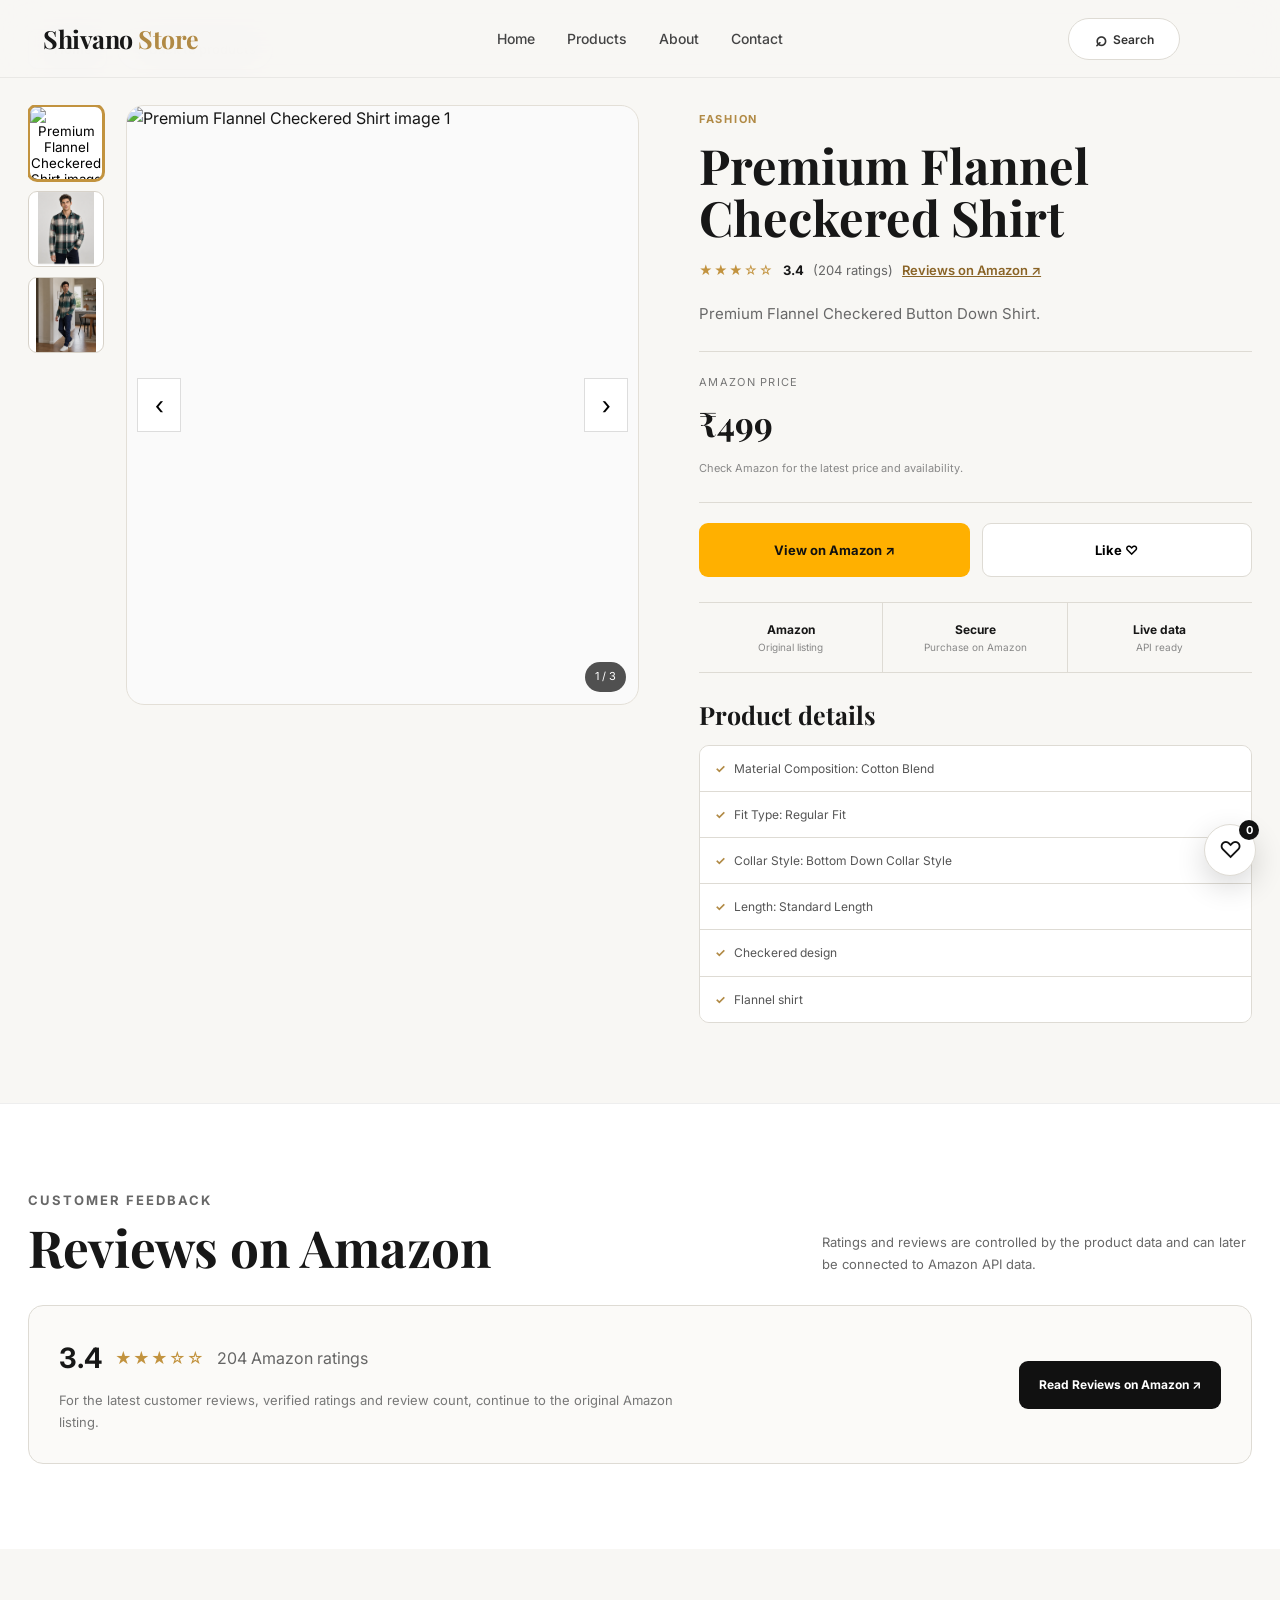
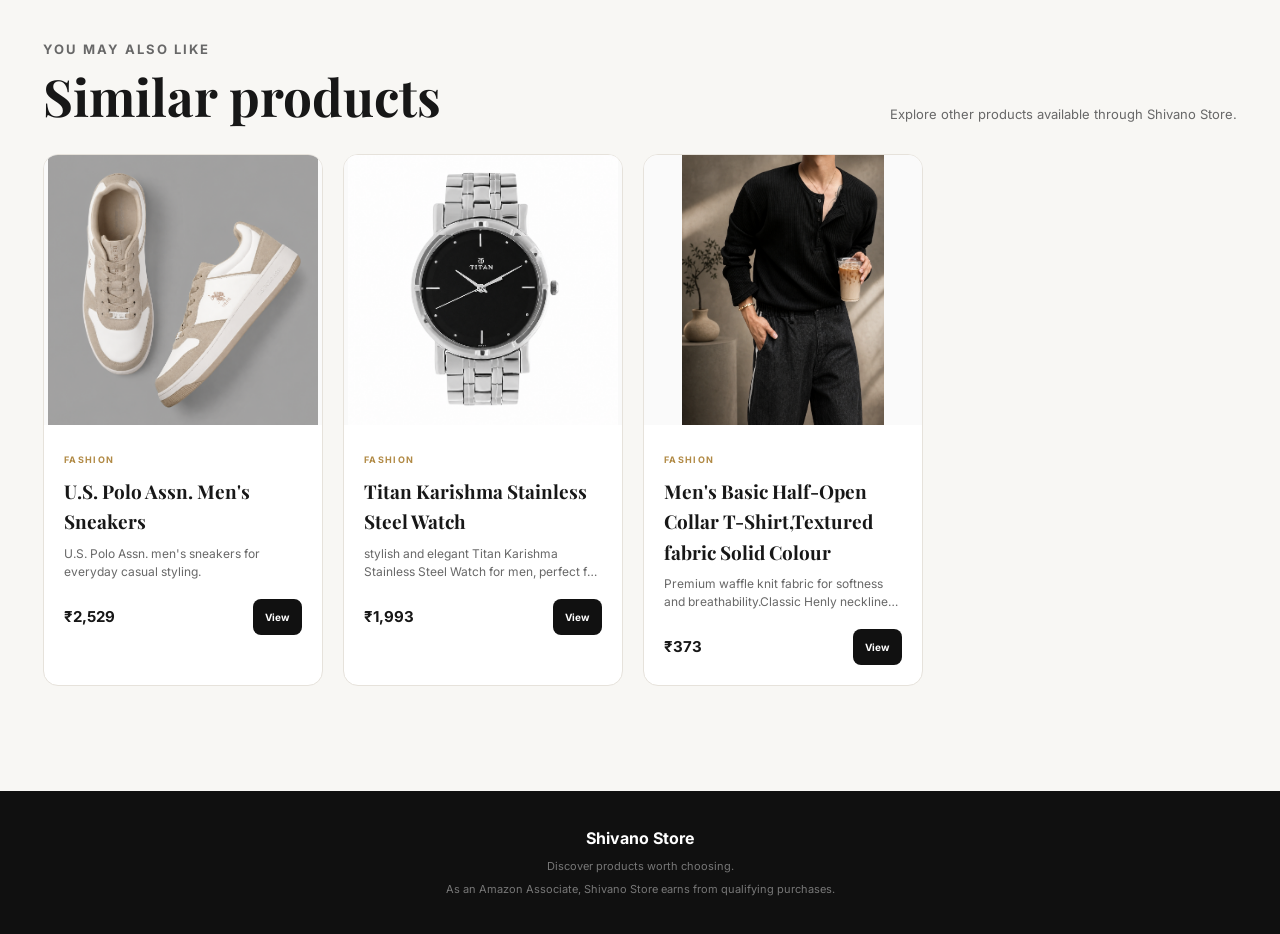
==== commit 3993256b: "update website" ====
--- a/product.html
+++ b/product.html
@@ -1129,6 +1129,42 @@
         cursor: pointer;
     }
 }
+
+
+/* =====================================================
+   PRODUCT PAGE HOME BUTTON
+===================================================== */
+
+.product-top-actions {
+    display: flex;
+    align-items: center;
+    gap: 10px;
+    flex-wrap: wrap;
+}
+
+.product-home-btn {
+    min-height: 40px;
+    padding: 0 14px;
+    display: inline-flex;
+    align-items: center;
+    justify-content: center;
+    border: 1px solid var(--border);
+    border-radius: 9px;
+    background: #fff;
+    color: #333;
+    font-size: 13px;
+    font-weight: 600;
+    text-decoration: none;
+    transition: .2s ease;
+}
+
+.product-home-btn:hover,
+.product-home-btn:focus-visible {
+    color: var(--black);
+    border-color: var(--gold);
+    transform: translateY(-1px);
+}
+
 </style>
 
 </head>
@@ -1191,7 +1227,6 @@
 >
     <a href="index.html">Home</a>
     <a href="index.html#products">Products</a>
-    <a href="index.html#categories">Categories</a>
     <a href="index.html#about">About</a>
     <a href="index.html#contact">Contact</a>
 </div>
@@ -1211,10 +1246,66 @@
 </header>
 
 
+<button
+    type="button"
+    class="wishlist-nav floating-wishlist"
+    id="productWishlistNav"
+    title="Wishlist"
+    aria-label="Open wishlist"
+>
+    ♡
+    <span id="productWishlistCount">0</span>
+</button>
+
+
+<div
+    class="wishlist-drawer"
+    id="productWishlistDrawer"
+>
+
+    <div class="drawer-header">
+
+        <div>
+            <p class="eyebrow">SAVED</p>
+            <h2>Liked Products</h2>
+        </div>
+
+        <button
+            type="button"
+            id="productCloseWishlist"
+            class="drawer-close"
+        >
+            ×
+        </button>
+
+    </div>
+
+    <div
+        class="wishlist-items"
+        id="productWishlistItems"
+    ></div>
+
+</div>
+
+<div
+    class="drawer-overlay"
+    id="productDrawerOverlay"
+></div>
+
+
 <main class="product-page">
 
 
 <div class="product-page-top">
+
+<div class="product-top-actions">
+
+<a
+    href="index.html"
+    class="product-home-btn"
+>
+    ⌂ Home
+</a>
 
 <a
     href="index.html#products"
@@ -1222,6 +1313,8 @@
 >
     ← Back to products
 </a>
+
+</div>
 
 </div>
 
@@ -1397,15 +1490,13 @@
 </a>
 
 
-<a
-    href="#"
-    target="_blank"
-    rel="nofollow sponsored noopener"
-    class="detail-action secondary"
-    id="reviewButton"
->
-    Reviews on Amazon ↗
-</a>
+<button
+    type="button"
+    class="detail-action secondary product-detail-wishlist-btn"
+    id="productReviewWishlistButton"
+>
+    Like ♡
+</button>
 
 </div>
 
@@ -1675,6 +1766,252 @@
 
 let selectedVariation =
     "";
+
+
+/* =========================================
+   WISHLIST
+========================================= */
+
+let wishlist =
+    JSON.parse(
+        localStorage.getItem("shivanoWishlist")
+    ) || [];
+
+
+const productWishlistNav =
+    $("productWishlistNav");
+
+const productWishlistCount =
+    $("productWishlistCount");
+
+const productWishlistDrawer =
+    $("productWishlistDrawer");
+
+const productWishlistItems =
+    $("productWishlistItems");
+
+const productCloseWishlist =
+    $("productCloseWishlist");
+
+const productDrawerOverlay =
+    $("productDrawerOverlay");
+
+const productReviewWishlistButton =
+    $("productReviewWishlistButton");
+
+
+function saveWishlist() {
+
+    localStorage.setItem(
+        "shivanoWishlist",
+        JSON.stringify(wishlist)
+    );
+
+}
+
+
+function updateProductWishlistUI() {
+
+    const saved =
+        wishlist.includes(product.id);
+
+
+    if (productWishlistCount) {
+        productWishlistCount.textContent =
+            wishlist.length;
+    }
+
+
+    if (productWishlistNav) {
+        productWishlistNav.firstChild.textContent =
+            saved ? "♥" : "♡";
+
+        productWishlistNav.classList.toggle(
+            "saved",
+            saved
+        );
+    }
+
+
+    if (productReviewWishlistButton) {
+        productReviewWishlistButton.textContent =
+            saved
+                ? "Liked ♥"
+                : "Like ♡";
+
+        productReviewWishlistButton.classList.toggle(
+            "saved",
+            saved
+        );
+
+        productReviewWishlistButton.setAttribute(
+            "aria-pressed",
+            saved ? "true" : "false"
+        );
+    }
+
+}
+
+
+function toggleProductWishlist() {
+
+    if (wishlist.includes(product.id)) {
+
+        wishlist =
+            wishlist.filter(
+                item => item !== product.id
+            );
+
+    }
+
+    else {
+        wishlist.push(product.id);
+    }
+
+    saveWishlist();
+    updateProductWishlistUI();
+    renderProductWishlist();
+
+}
+
+
+function renderProductWishlist() {
+
+    if (!productWishlistItems) {
+        return;
+    }
+
+    const savedProducts =
+        products.filter(
+            item => wishlist.includes(item.id)
+        );
+
+    if (!savedProducts.length) {
+
+        productWishlistItems.innerHTML = `
+            <div class="empty-wishlist">
+                <div style="font-size:40px;">♡</div>
+                <h3>Liked Products is empty</h3>
+                <p>Save products you want to remember later.</p>
+            </div>
+        `;
+
+        return;
+    }
+
+    productWishlistItems.innerHTML =
+        savedProducts
+            .map(item => `
+                <div class="wishlist-item">
+                    <div class="wishlist-item-image">
+                        <img
+                            src="${esc(item.image)}"
+                            alt="${esc(item.name)}"
+                        >
+                    </div>
+                    <div>
+                        <h3>${esc(item.name)}</h3>
+                        <p>₹${Number(item.price).toLocaleString("en-IN")}</p>
+                    </div>
+                    <button
+                        type="button"
+                        class="remove-wishlist"
+                        data-product-remove-wishlist="${item.id}"
+                    >
+                        ×
+                    </button>
+                </div>
+            `)
+            .join("");
+
+}
+
+
+if (productWishlistNav) {
+
+    productWishlistNav.addEventListener(
+        "click",
+        function () {
+            renderProductWishlist();
+            productWishlistDrawer.classList.add("show");
+            productDrawerOverlay.classList.add("show");
+            document.body.style.overflow = "hidden";
+        }
+    );
+
+}
+
+
+if (productReviewWishlistButton) {
+
+    productReviewWishlistButton.addEventListener(
+        "click",
+        toggleProductWishlist
+    );
+
+}
+
+
+if (productCloseWishlist) {
+
+    productCloseWishlist.addEventListener(
+        "click",
+        closeProductWishlist
+    );
+
+}
+
+
+if (productDrawerOverlay) {
+
+    productDrawerOverlay.addEventListener(
+        "click",
+        closeProductWishlist
+    );
+
+}
+
+
+function closeProductWishlist() {
+
+    productWishlistDrawer.classList.remove("show");
+    productDrawerOverlay.classList.remove("show");
+    document.body.style.overflow = "";
+
+}
+
+
+document.addEventListener(
+    "click",
+    function (event) {
+
+        const removeButton =
+            event.target.closest(
+                "[data-product-remove-wishlist]"
+            );
+
+        if (!removeButton) {
+            return;
+        }
+
+        const id =
+            Number(
+                removeButton.dataset.productRemoveWishlist
+            );
+
+        if (!id) {
+            return;
+        }
+
+        wishlist =
+            wishlist.filter(item => item !== id);
+
+        saveWishlist();
+        updateProductWishlistUI();
+        renderProductWishlist();
+
+    }
+);
 
 
 /* =========================================
@@ -2477,10 +2814,6 @@
         amazonLink;
 
 
-    $("reviewButton").href =
-        amazonLink;
-
-
     $("reviewsMainButton").href =
         amazonLink;
 
@@ -2551,6 +2884,7 @@
 ========================================= */
 
 renderPage(product);
+updateProductWishlistUI();
 
 
 /* =========================================
--- a/style.css
+++ b/style.css
@@ -48,7 +48,7 @@
 
 :root {
     --black: #111111;
-    --dark: #1b1b1b;
+    --dark: #111111;
     --cream: #f8f7f4;
     --white: #ffffff;
     --gold: #b18a45;
@@ -2728,3 +2728,1455 @@
     .lightbox-prev { left: 2px; }
     .lightbox-next { right: 2px; }
 }
+
+/* =====================================================
+   SHIVANO STORE
+   HEADER POSITION UPDATE
+===================================================== */
+
+
+/* =====================================================
+   DESKTOP HEADER
+===================================================== */
+
+@media (min-width: 901px) {
+
+    .navbar {
+        display: grid !important;
+
+        grid-template-columns:
+            auto
+            minmax(0, 1fr)
+            auto
+            auto;
+
+        align-items: center;
+
+        column-gap: 24px;
+    }
+
+
+    .logo {
+        grid-column: 1;
+    }
+
+
+    .nav-links {
+        grid-column: 2;
+
+        justify-content: center;
+
+        margin: 0 auto;
+    }
+
+
+    /*
+     * Wishlist comes immediately before search.
+     */
+
+    .wishlist-nav {
+        grid-column: 3;
+    }
+
+
+    /*
+     * Search stays at the extreme right.
+     */
+
+    .header-search-trigger,
+    .header-search-panel,
+    #productSearchButton {
+        grid-column: 4;
+    }
+
+
+    .header-search-trigger {
+        justify-self: end;
+    }
+
+
+    .header-search-panel {
+        justify-self: end;
+    }
+
+
+    /*
+     * Product-page dynamically created wishlist.
+     */
+
+    .product-page-wishlist {
+        grid-column: 3;
+
+        width: 43px;
+        height: 43px;
+
+        border: 1px solid var(--border);
+
+        border-radius: 50%;
+
+        background: var(--white);
+
+        color: var(--black);
+
+        font-size: 20px;
+
+        display: grid;
+
+        place-items: center;
+
+        cursor: pointer;
+    }
+
+
+    .product-page-wishlist.saved {
+        color: var(--gold);
+
+        border-color: var(--gold);
+    }
+
+}
+
+
+
+/* =====================================================
+   HOME + PRODUCT PAGE
+   SEARCH
+===================================================== */
+
+.header-search-trigger {
+
+    border: 1px solid var(--border);
+
+    background: var(--white);
+
+    border-radius: 100px;
+
+    min-height: 42px;
+
+    padding: 0 15px;
+
+    display: inline-flex;
+
+    align-items: center;
+
+    justify-content: center;
+
+    gap: 6px;
+
+    color: #333;
+
+    cursor: pointer;
+
+    white-space: nowrap;
+}
+
+
+.header-search-trigger:hover {
+
+    border-color: var(--gold);
+
+    color: var(--gold);
+
+}
+
+
+
+/* =====================================================
+   MOBILE HEADER
+   ORDER:
+   SEARCH → WISHLIST → THREE LINES
+===================================================== */
+
+@media (max-width: 900px) {
+
+    .navbar {
+
+        display: flex !important;
+
+        align-items: center;
+
+        gap: 8px;
+
+        padding-left: 18px;
+
+        padding-right: 12px;
+    }
+
+
+    /*
+     * Logo remains on the left.
+     */
+
+    .logo {
+
+        order: 1;
+
+        margin-right: auto;
+    }
+
+
+    /*
+     * Search
+     */
+
+    .header-search-trigger {
+
+        order: 2;
+
+        width: 42px;
+
+        height: 42px;
+
+        min-height: 42px;
+
+        padding: 0;
+
+        border-radius: 50%;
+
+        font-size: 19px;
+    }
+
+
+    .header-search-trigger span:last-child {
+
+        display: none;
+
+    }
+
+
+    /*
+     * Home wishlist
+     */
+
+    .navbar > .wishlist-nav {
+
+        order: 3;
+
+        flex: 0 0 42px;
+
+        width: 42px;
+
+        height: 42px;
+
+        margin: 0;
+
+    }
+
+
+    /*
+     * Product-page wishlist
+     */
+
+    .product-page-wishlist {
+
+        order: 3;
+
+        flex: 0 0 42px;
+
+        width: 42px;
+
+        height: 42px;
+
+        border: 1px solid var(--border);
+
+        border-radius: 50%;
+
+        background: var(--white);
+
+        font-size: 20px;
+
+        display: grid;
+
+        place-items: center;
+
+        cursor: pointer;
+    }
+
+
+    .product-page-wishlist.saved {
+
+        color: var(--gold);
+
+        border-color: var(--gold);
+    }
+
+
+    /*
+     * Three lines ALWAYS extreme right.
+     */
+
+    .menu-toggle {
+
+        order: 4;
+
+        flex: 0 0 42px;
+
+        width: 42px;
+
+        height: 42px;
+
+        margin: 0 !important;
+
+        display: grid !important;
+
+        place-items: center;
+
+        border: 0;
+
+        background: transparent;
+
+        font-size: 27px;
+    }
+
+
+    /*
+     * Mobile navigation dropdown
+     */
+
+    .nav-links {
+
+        top: 70px;
+
+        left: 0;
+
+        width: 100%;
+
+        z-index: 1001;
+    }
+
+
+    /*
+     * When search opens, it occupies the header area.
+     */
+
+    .navbar.search-open {
+
+        gap: 8px;
+    }
+
+
+    .navbar.search-open .logo {
+
+        display: none;
+    }
+
+
+    .navbar.search-open
+    .header-search-panel {
+
+        order: 1;
+
+        flex: 1;
+
+        display: flex;
+
+        min-width: 0;
+    }
+
+
+    .navbar.search-open
+    .wishlist-nav,
+
+    .navbar.search-open
+    .product-page-wishlist,
+
+    .navbar.search-open
+    .menu-toggle {
+
+        display: none !important;
+    }
+
+}
+
+
+
+/* =====================================================
+   PRODUCT SEARCH PANEL
+===================================================== */
+
+.header-search-panel {
+
+    position: relative;
+}
+
+
+.product-search-results {
+
+    z-index: 1200;
+}
+
+
+
+/* =====================================================
+   ALL CATEGORIES MENU
+===================================================== */
+
+.all-categories-menu {
+
+    position: fixed;
+
+    inset: 0;
+
+    z-index: 3000;
+
+    background: rgba(0,0,0,.32);
+
+    display: flex;
+
+    align-items: flex-start;
+
+    justify-content: center;
+
+    padding: 90px 18px 30px;
+
+    opacity: 0;
+
+    visibility: hidden;
+
+    transition:
+        opacity .2s ease,
+        visibility .2s ease;
+}
+
+
+.all-categories-menu.show {
+
+    opacity: 1;
+
+    visibility: visible;
+}
+
+
+.all-categories-panel {
+
+    width: min(
+        520px,
+        100%
+    );
+
+    max-height: 75vh;
+
+    overflow-y: auto;
+
+    background: var(--cream);
+
+    border: 1px solid var(--border);
+
+    border-radius: 18px;
+
+    box-shadow:
+        0 25px 70px
+        rgba(0,0,0,.18);
+
+    padding: 18px;
+}
+
+
+.all-categories-header {
+
+    display: flex;
+
+    align-items: center;
+
+    justify-content: space-between;
+
+    gap: 20px;
+
+    padding-bottom: 14px;
+
+    border-bottom:
+        1px solid var(--border);
+
+}
+
+
+.all-categories-header strong {
+
+    font-family:
+        "Playfair Display",
+        serif;
+
+    font-size: 22px;
+}
+
+
+.all-categories-header button {
+
+    width: 34px;
+
+    height: 34px;
+
+    border-radius: 50%;
+
+    border: 1px solid var(--border);
+
+    background: white;
+
+    font-size: 20px;
+}
+
+
+.all-categories-options {
+
+    display: flex;
+
+    flex-wrap: wrap;
+
+    gap: 9px;
+
+    padding-top: 16px;
+}
+
+
+.all-category-option {
+
+    min-height: 40px;
+
+    padding: 0 14px;
+
+    border-radius: 100px;
+
+    border: 1px solid var(--border);
+
+    background: white;
+
+    color: #333;
+
+    font-size: 12px;
+
+    font-weight: 600;
+
+    cursor: pointer;
+
+    transition: .2s ease;
+}
+
+
+.all-category-option:hover,
+
+.all-category-option.active {
+
+    background: var(--black);
+
+    border-color: var(--black);
+
+    color: white;
+}
+
+
+
+/* =====================================================
+   SIMILAR PRODUCTS
+   SAME CARD SCALE AS HOME
+===================================================== */
+
+.similar-slider {
+
+    display: grid;
+
+    grid-auto-flow: column;
+
+    grid-auto-columns:
+        minmax(240px, 1fr);
+
+    grid-template-rows: auto;
+
+    gap: 18px;
+
+    overflow-x: auto;
+}
+
+
+.similar-card {
+
+    width: 100%;
+
+    min-width: 0;
+
+    cursor: pointer;
+
+    transition:
+        transform .2s ease,
+        box-shadow .2s ease;
+}
+
+
+.similar-card:hover {
+
+    transform: translateY(-3px);
+
+    box-shadow:
+        0 12px 30px
+        rgba(0,0,0,.08);
+}
+
+
+.similar-image {
+
+    height: 220px;
+}
+
+
+.similar-info {
+
+    padding: 14px;
+}
+
+
+.similar-info h3 {
+
+    font-size: 16px;
+}
+
+
+.similar-info p {
+
+    min-height: 36px;
+
+    max-height: 36px;
+}
+
+
+
+/* =====================================================
+   TABLET
+===================================================== */
+
+@media (
+    min-width: 601px
+)
+and (
+    max-width: 900px
+) {
+
+    .similar-slider {
+
+        grid-auto-columns:
+            minmax(220px, 1fr);
+    }
+
+}
+
+
+
+/* =====================================================
+   PHONE
+===================================================== */
+
+@media (max-width: 600px) {
+
+    .similar-slider {
+
+        grid-auto-columns:
+            calc(
+                100vw - 36px
+            );
+
+        gap: 14px;
+
+        padding-left: 18px;
+
+        padding-right: 18px;
+    }
+
+
+    .similar-card {
+
+        width: 100%;
+    }
+
+
+    .similar-image {
+
+        height: 220px;
+    }
+
+
+    .similar-info {
+
+        padding: 12px;
+    }
+
+
+    .similar-info h3 {
+
+        font-size: 15px;
+
+        line-height: 1.3;
+    }
+
+
+    .similar-info p {
+
+        font-size: 11px;
+
+        min-height: 34px;
+
+        max-height: 34px;
+    }
+
+
+    .similar-bottom {
+
+        margin-top: 10px;
+    }
+
+}
+
+
+
+/* =====================================================
+   PRODUCT PAGE SEARCH BUTTON
+===================================================== */
+
+#productSearchButton {
+
+    border: 1px solid var(--border);
+
+    background: var(--white);
+
+    color: var(--black);
+
+    border-radius: 100px;
+
+    width: 43px;
+
+    height: 43px;
+
+    display: grid;
+
+    place-items: center;
+
+    font-size: 19px;
+
+    cursor: pointer;
+}
+
+
+#productSearchButton:hover {
+
+    border-color: var(--gold);
+
+    color: var(--gold);
+}
+
+
+
+/* =====================================================
+   PRODUCT PAGE BACK BUTTON
+===================================================== */
+
+.back-link {
+
+    display: inline-flex;
+
+    align-items: center;
+
+    justify-content: center;
+
+    min-height: 42px;
+
+    padding: 0 16px;
+
+    border:
+        1px solid var(--border);
+
+    border-radius: 100px;
+
+    background: white;
+
+    color: #444;
+
+    transition: .2s ease;
+}
+
+
+.back-link:hover {
+
+    border-color: var(--gold);
+
+    color: var(--gold);
+
+}
+
+/* =========================================================
+   PC HEADER — EXACT FINAL POSITION
+   MOBILE KO TOUCH NAHI KARNA
+========================================================= */
+
+@media (min-width: 901px) {
+
+    /* Header ki sirf ek horizontal row */
+    .site-header {
+        height: 78px !important;
+    }
+
+    .navbar {
+        position: relative !important;
+
+        width: 100% !important;
+        max-width: 1250px !important;
+
+        height: 78px !important;
+
+        margin: 0 auto !important;
+
+        padding: 0 28px !important;
+
+        display: block !important;
+    }
+
+
+    /* =========================================
+       LEFT — SHIVANO STORE
+    ========================================= */
+
+    .navbar .logo {
+        position: absolute !important;
+
+        left: 28px !important;
+        top: 50% !important;
+
+        transform: translateY(-50%) !important;
+
+        margin: 0 !important;
+
+        display: block !important;
+    }
+
+
+    /* =========================================
+       CENTER — MENU OPTIONS
+       Home / Products / Categories / About / Contact
+    ========================================= */
+
+    .navbar .nav-links {
+        position: absolute !important;
+
+        left: 50% !important;
+        top: 50% !important;
+
+        transform: translate(-50%, -50%) !important;
+
+        width: auto !important;
+        height: auto !important;
+
+        margin: 0 !important;
+        padding: 0 !important;
+
+        display: flex !important;
+
+        flex-direction: row !important;
+
+        align-items: center !important;
+        justify-content: center !important;
+
+        gap: 32px !important;
+
+        background: transparent !important;
+
+        border: none !important;
+        box-shadow: none !important;
+
+        white-space: nowrap !important;
+    }
+
+
+    .navbar .nav-links a {
+        position: static !important;
+
+        margin: 0 !important;
+        padding: 0 !important;
+
+        white-space: nowrap !important;
+    }
+
+
+    /* =========================================
+       WISHLIST — SEARCH KE JUST LEFT
+    ========================================= */
+
+    .navbar .wishlist-nav {
+        position: absolute !important;
+
+        right: 28px !important;
+        top: 50% !important;
+
+        transform: translateY(-50%) !important;
+
+        margin: 0 !important;
+
+        display: grid !important;
+
+        place-items: center !important;
+    }
+
+
+    /* =========================================
+       SEARCH — EXTREME RIGHT
+    ========================================= */
+
+    .navbar .header-search-trigger {
+        position: absolute !important;
+
+        right: 85px !important;
+        top: 50% !important;
+
+        transform: translateY(-50%) !important;
+
+        margin: 0 !important;
+    }
+
+
+    .navbar .header-search-panel {
+        position: absolute !important;
+
+        right: 28px !important;
+        top: 50% !important;
+
+        transform: translateY(-50%) !important;
+
+        margin: 0 !important;
+    }
+
+
+    /* =========================================
+       PC PAR THREE-LINE MENU NAHI
+    ========================================= */
+
+    .navbar .menu-toggle {
+        display: none !important;
+    }
+
+
+    /* =========================================
+       YELLOW EXTRA SPACE — COMPLETELY REMOVE
+       PC ONLY
+    ========================================= */
+
+    .site-header .discovery-bar {
+        display: none !important;
+
+        height: 0 !important;
+        min-height: 0 !important;
+
+        padding: 0 !important;
+        margin: 0 !important;
+    }
+
+
+    /* Main content header ke just neeche se start */
+    main {
+        padding-top: 78px !important;
+    }
+
+}
+
+/* =========================================================
+   FINAL FIX — FEATURED PRODUCTS + MOBILE MENU
+   ONLY THESE CHANGES
+========================================================= */
+
+
+/* =========================================================
+   PC
+   Featured products header ke bilkul neeche start ho
+========================================================= */
+
+@media (min-width: 901px) {
+
+    main {
+        padding-top: 78px !important;
+    }
+
+    .products-section {
+        scroll-margin-top: 78px;
+    }
+
+}
+
+
+/* =========================================================
+   PHONE / TABLET
+   Header ke neeche content properly visible ho
+========================================================= */
+
+@media (max-width: 900px) {
+
+    main {
+        padding-top: 70px !important;
+    }
+
+    .products-section {
+        scroll-margin-top: 70px;
+    }
+
+
+    /* Three-line menu button clickable rahe */
+    .menu-toggle {
+        position: relative !important;
+
+        z-index: 1002 !important;
+
+        pointer-events: auto !important;
+
+        cursor: pointer !important;
+    }
+
+
+    /* Menu open hone par clearly visible */
+    .nav-links.show {
+        display: flex !important;
+
+        visibility: visible !important;
+
+        opacity: 1 !important;
+
+        z-index: 1001 !important;
+    }
+
+}
+
+/* =========================================================
+   FIX — FEATURED PRODUCTS / #PRODUCTS POSITION
+   ONLY THIS FIX
+========================================================= */
+
+@media (min-width: 901px) {
+
+    html {
+        scroll-padding-top: 96px !important;
+    }
+
+    #products {
+        scroll-margin-top: 96px !important;
+    }
+
+    main {
+        padding-top: 78px !important;
+    }
+
+}
+
+
+@media (max-width: 900px) {
+
+    html {
+        scroll-padding-top: 70px !important;
+    }
+
+    #products {
+        scroll-margin-top: 70px !important;
+    }
+
+}
+
+/* =========================================================
+   FINAL FIX — FEATURED PRODUCTS MUST START BELOW HEADER
+========================================================= */
+
+html {
+    scroll-padding-top: 0 !important;
+}
+
+#products {
+    scroll-margin-top: 0 !important;
+}
+
+@media (min-width: 901px) {
+
+    main {
+        padding-top: 0 !important;
+    }
+
+    #products {
+        padding-top: 28px !important;
+    }
+
+}
+
+@media (max-width: 900px) {
+
+    main {
+        padding-top: 0 !important;
+    }
+
+    #products {
+        padding-top: 20px !important;
+    }
+
+}
+
+/* =========================================================
+   FINAL MOBILE HEADER / PRODUCTS FIX
+========================================================= */
+
+@media (max-width: 900px) {
+
+    main {
+        padding-top: 0 !important;
+    }
+
+    #products {
+        padding-top: 20px !important;
+        scroll-margin-top: 0 !important;
+    }
+
+}
+
+@media (max-width: 600px) {
+    #productGrid {
+        padding-top: 10px !important;
+    }
+}
+
+/* =========================================================
+   FINAL REQUESTED CHANGES
+========================================================= */
+
+
+/* =========================================================
+   FINAL PC HOME HEADER
+   Search aur Wishlist ki position swap
+========================================================= */
+
+@media (min-width: 901px) {
+
+    .home-page .navbar .header-search-trigger,
+    .home-page .navbar .header-search-panel {
+        grid-column: 3 !important;
+    }
+
+    .home-page .navbar .wishlist-nav {
+        grid-column: 4 !important;
+    }
+
+
+    /* =====================================================
+       PRODUCT PAGE
+       PC par extra circular search button hide
+       ===================================================== */
+
+    body:not(.home-page) #productSearchButton {
+        display: none !important;
+    }
+
+}
+
+
+/* =========================================================
+   MOBILE MENU
+   Menu options proper buttons ki tarah
+========================================================= */
+
+@media (max-width: 900px) {
+
+    .nav-links {
+        padding: 12px 18px !important;
+        gap: 8px !important;
+    }
+
+
+    .nav-links a {
+
+        width: 100%;
+
+        min-height: 44px;
+
+        padding: 0 14px;
+
+        display: flex;
+
+        align-items: center;
+
+        border: 1px solid var(--border);
+
+        border-radius: 10px;
+
+        background: #fff;
+
+        color: #333;
+
+        font-size: 13px;
+
+        font-weight: 600;
+
+    }
+
+
+    .nav-links a:hover,
+    .nav-links a:focus-visible {
+
+        color: var(--black);
+
+        border-color: var(--gold);
+
+        background: #fbfaf8;
+
+    }
+
+
+    /* =====================================================
+       PRODUCT PAGE HOME + BACK BUTTONS
+       ===================================================== */
+
+    .product-top-actions {
+
+        display: flex;
+
+        align-items: center;
+
+        gap: 8px;
+
+        flex-wrap: wrap;
+
+    }
+
+
+    .product-home-btn {
+
+        min-height: 40px;
+
+        padding: 0 14px;
+
+        display: inline-flex;
+
+        align-items: center;
+
+        justify-content: center;
+
+        border: 1px solid var(--border);
+
+        border-radius: 9px;
+
+        background: #fff;
+
+        color: #333;
+
+        font-size: 13px;
+
+        font-weight: 600;
+
+    }
+
+
+    .product-home-btn:hover,
+    .product-home-btn:focus-visible {
+
+        color: var(--black);
+
+        border-color: var(--gold);
+
+    }
+
+}
+
+
+/* =========================================================
+   PC PRODUCT PAGE HOME BUTTON
+========================================================= */
+
+@media (min-width: 901px) {
+
+    .product-top-actions {
+
+        display: flex;
+
+        align-items: center;
+
+        gap: 10px;
+
+    }
+
+
+    .product-home-btn {
+
+        min-height: 40px;
+
+        padding: 0 14px;
+
+        display: inline-flex;
+
+        align-items: center;
+
+        justify-content: center;
+
+        border: 1px solid var(--border);
+
+        border-radius: 9px;
+
+        background: #fff;
+
+        color: #333;
+
+        font-size: 13px;
+
+        font-weight: 600;
+
+    }
+
+
+    .product-home-btn:hover,
+    .product-home-btn:focus-visible {
+
+        color: var(--black);
+
+        border-color: var(--gold);
+
+        transform: translateY(-1px);
+
+    }
+
+}
+
+
+/* =========================================================
+   ALL CATEGORIES
+   Normal filter button only.
+   Koi dropdown/menu nahi.
+========================================================= */
+
+.category-shortcut[data-category="All"] {
+
+    cursor: pointer;
+
+}
+
+/* =========================================================
+   PC HOME HEADER ORDER
+   Search = Wishlist ke left
+   Wishlist = sabse right
+========================================================= */
+
+@media (min-width: 901px) {
+
+    .home-page .navbar .header-search-trigger,
+    .home-page .navbar .header-search-panel {
+        grid-column: 3 !important;
+        grid-row: 1 !important;
+    }
+
+    .home-page .navbar .wishlist-nav {
+        grid-column: 4 !important;
+        grid-row: 1 !important;
+        justify-self: end !important;
+    }
+
+}
+
+/* =========================================================
+   FIXED WISHLIST
+   Home + Product page: always visible at bottom-right.
+========================================================= */
+
+.floating-wishlist {
+    position: fixed !important;
+    right: 24px !important;
+    bottom: 24px !important;
+    z-index: 5000 !important;
+    width: 52px !important;
+    height: 52px !important;
+    margin: 0 !important;
+    display: grid !important;
+    place-items: center !important;
+    border: 1px solid var(--border) !important;
+    border-radius: 50% !important;
+    background: #fff !important;
+    color: var(--black) !important;
+    font-size: 23px !important;
+    box-shadow: 0 10px 30px rgba(0,0,0,.16) !important;
+    cursor: pointer !important;
+}
+
+.floating-wishlist:hover,
+.floating-wishlist:focus-visible {
+    transform: translateY(-2px);
+    border-color: var(--gold) !important;
+}
+
+.floating-wishlist.saved {
+    color: var(--gold) !important;
+    border-color: var(--gold) !important;
+}
+
+.floating-wishlist #wishlistCount,
+.floating-wishlist #productWishlistCount {
+    top: -5px !important;
+    right: -4px !important;
+}
+
+.product-detail-wishlist-btn {
+    cursor: pointer;
+}
+
+.product-detail-wishlist-btn:hover,
+.product-detail-wishlist-btn:focus-visible {
+    border-color: var(--gold);
+    transform: translateY(-1px);
+}
+
+.product-detail-wishlist-btn.saved,
+.product-detail-wishlist-btn.saved:hover,
+.product-detail-wishlist-btn.saved:focus-visible,
+.product-detail-wishlist-btn.saved:active {
+    background: var(--black) !important;
+    border-color: var(--black) !important;
+    color: #fff !important;
+}
+
+@media (max-width: 600px) {
+    .floating-wishlist {
+        right: 16px !important;
+        bottom: 16px !important;
+        width: 48px !important;
+        height: 48px !important;
+        font-size: 21px !important;
+    }
+}
+
+/* =========================================================
+   PRODUCT PAGE FLOATING WISHLIST
+   HOME PAGE Jaisa Look — PC + PHONE
+   Position unchanged
+========================================================= */
+
+#productWishlistNav.floating-wishlist {
+
+    border-radius: 50% !important;
+
+    display: grid !important;
+    place-items: center !important;
+
+    padding: 0  !important;
+
+    box-sizing: border-box !important;
+}
+
+#productWishlistNav
+#productWishlistCount {
+
+    position: absolute !important;
+
+    top: -5px !important;
+    right: -4px !important;
+
+    min-width: 20px !important;
+    height: 20px !important;
+
+    padding: 0 5px !important;
+
+    display: flex !important;
+    align-items: center !important;
+    justify-content: center !important;
+
+    border-radius: 50% !important;
+
+    background: #111 !important;
+    color: #fff !important;
+
+    font-size: 11px !important;
+    font-weight: 700 !important;
+    line-height: 1 !important;
+
+    box-sizing: border-box !important;
+}
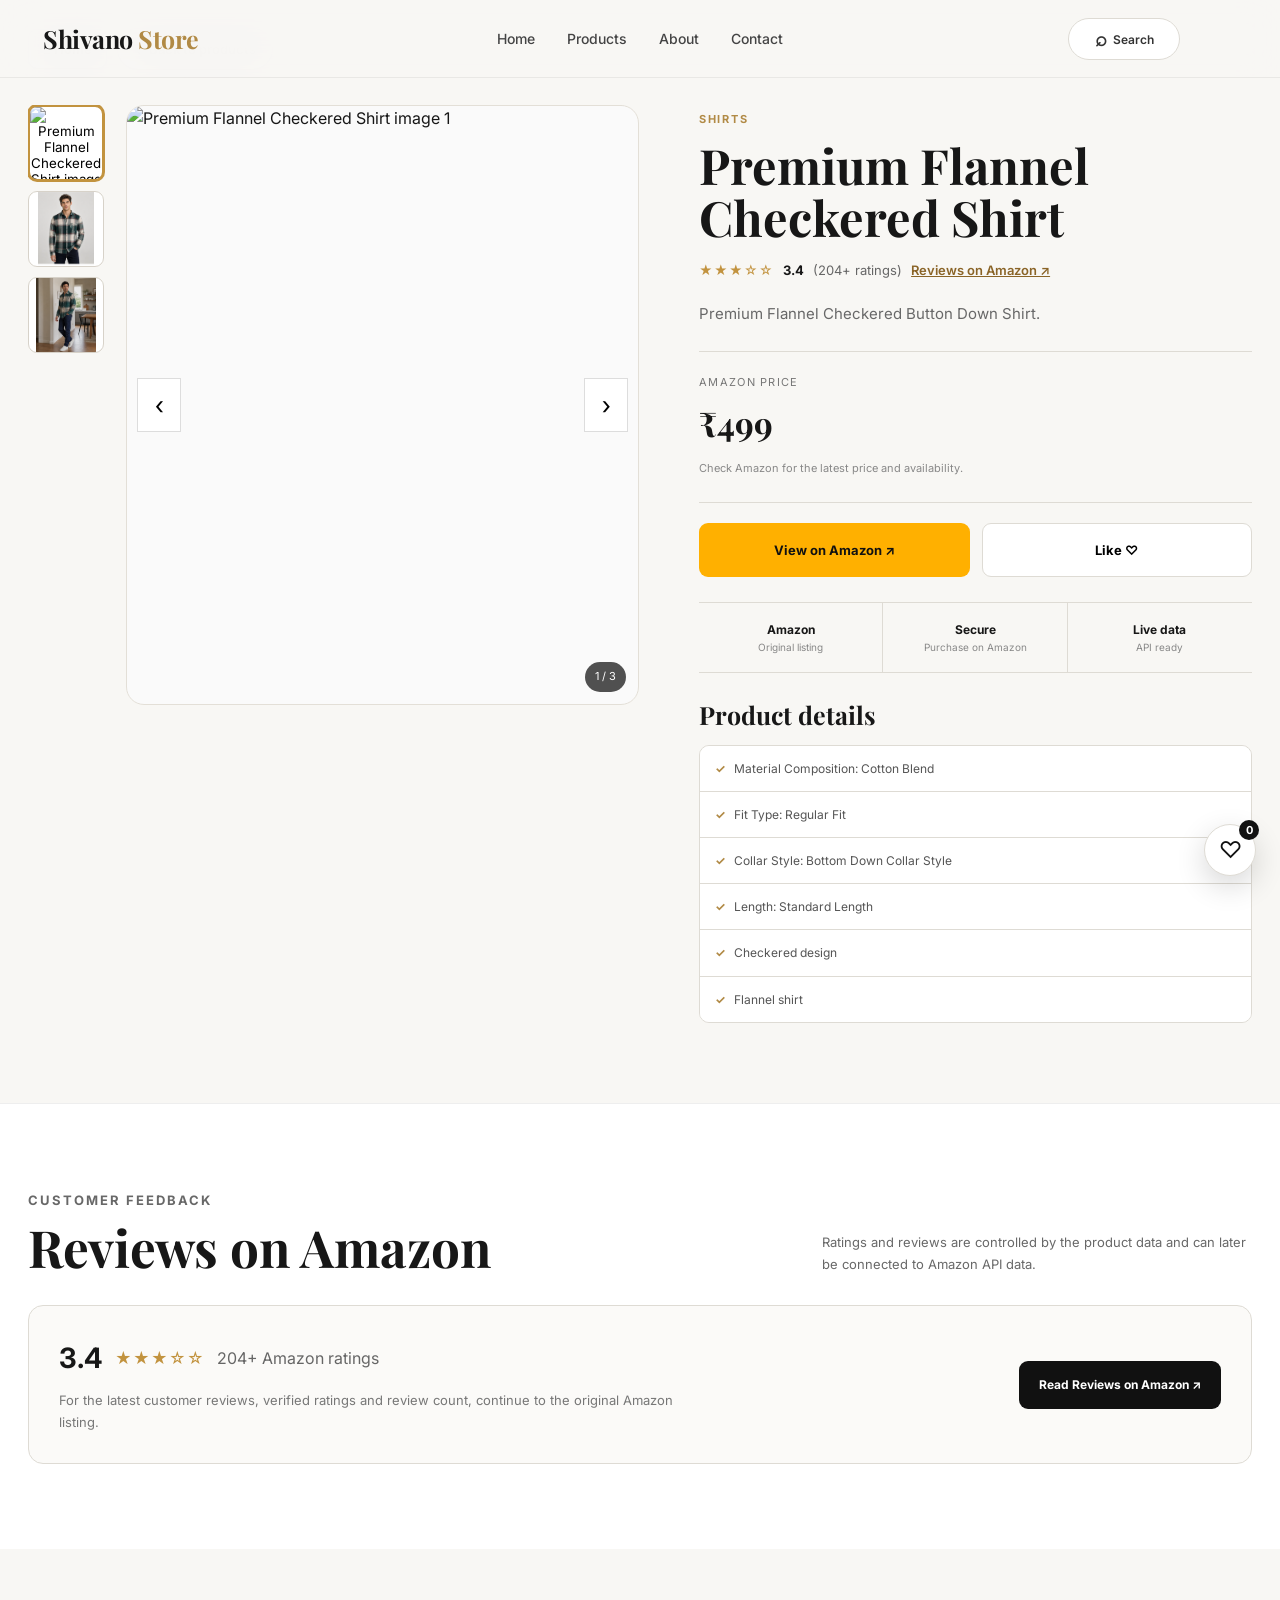
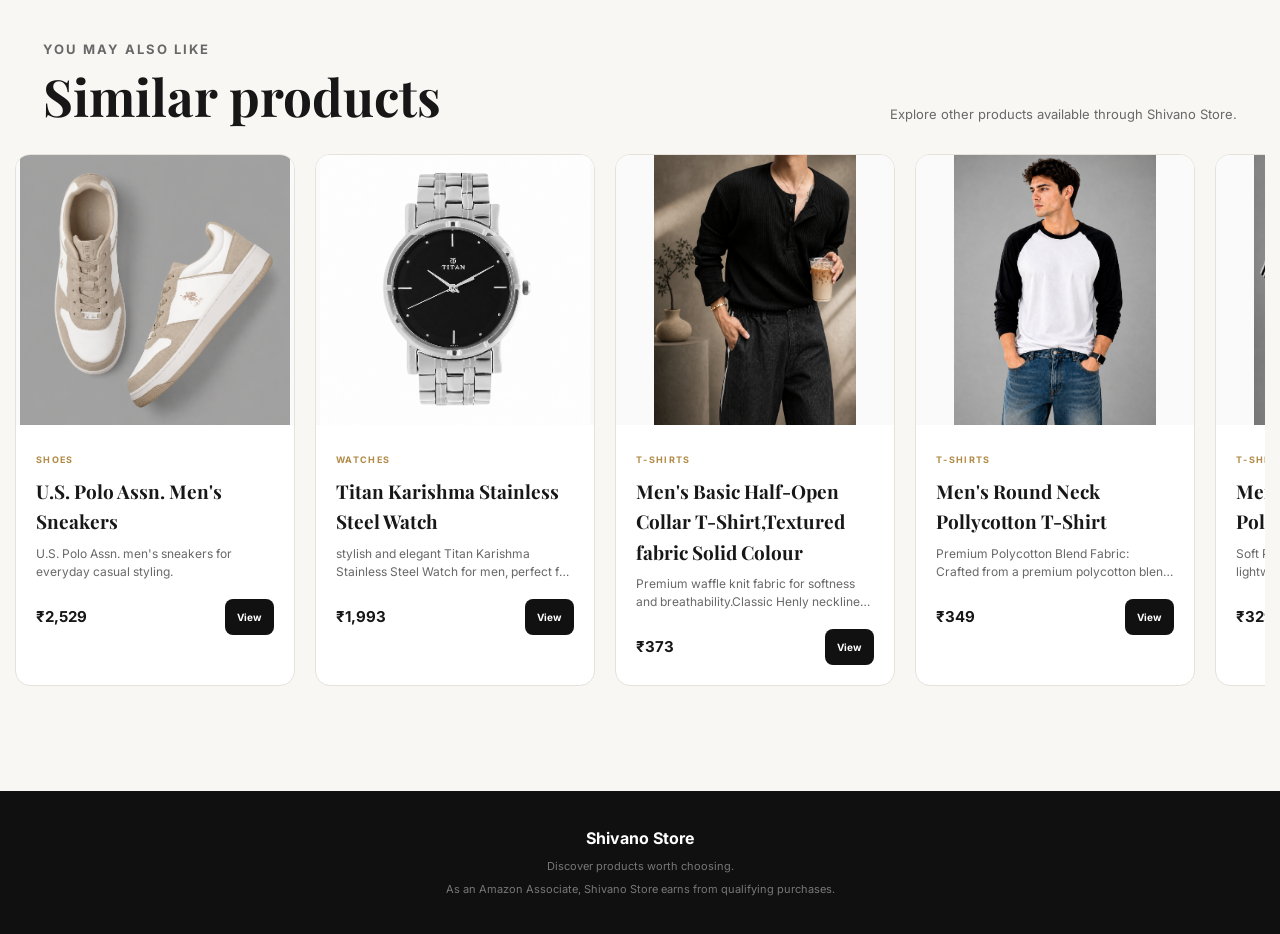
==== commit 43ac6164: "update website" ====
--- a/product.html
+++ b/product.html
@@ -1902,7 +1902,10 @@
     productWishlistItems.innerHTML =
         savedProducts
             .map(item => `
-                <div class="wishlist-item">
+                <div
+                    class="wishlist-item"
+                    data-product-id="${item.id}"
+                >
                     <div class="wishlist-item-image">
                         <img
                             src="${esc(item.image)}"
@@ -1984,6 +1987,34 @@
 document.addEventListener(
     "click",
     function (event) {
+
+        const wishlistItem =
+            event.target.closest(
+                ".wishlist-item[data-product-id]"
+            );
+
+        if (wishlistItem) {
+
+            if (
+                event.target.closest(
+                    "[data-product-remove-wishlist]"
+                )
+            ) {
+                return;
+            }
+
+            const productId =
+                Number(
+                    wishlistItem.dataset.productId
+                );
+
+            if (productId) {
+                location.href =
+                    `product.html?id=${productId}`;
+                return;
+            }
+
+        }
 
         const removeButton =
             event.target.closest(
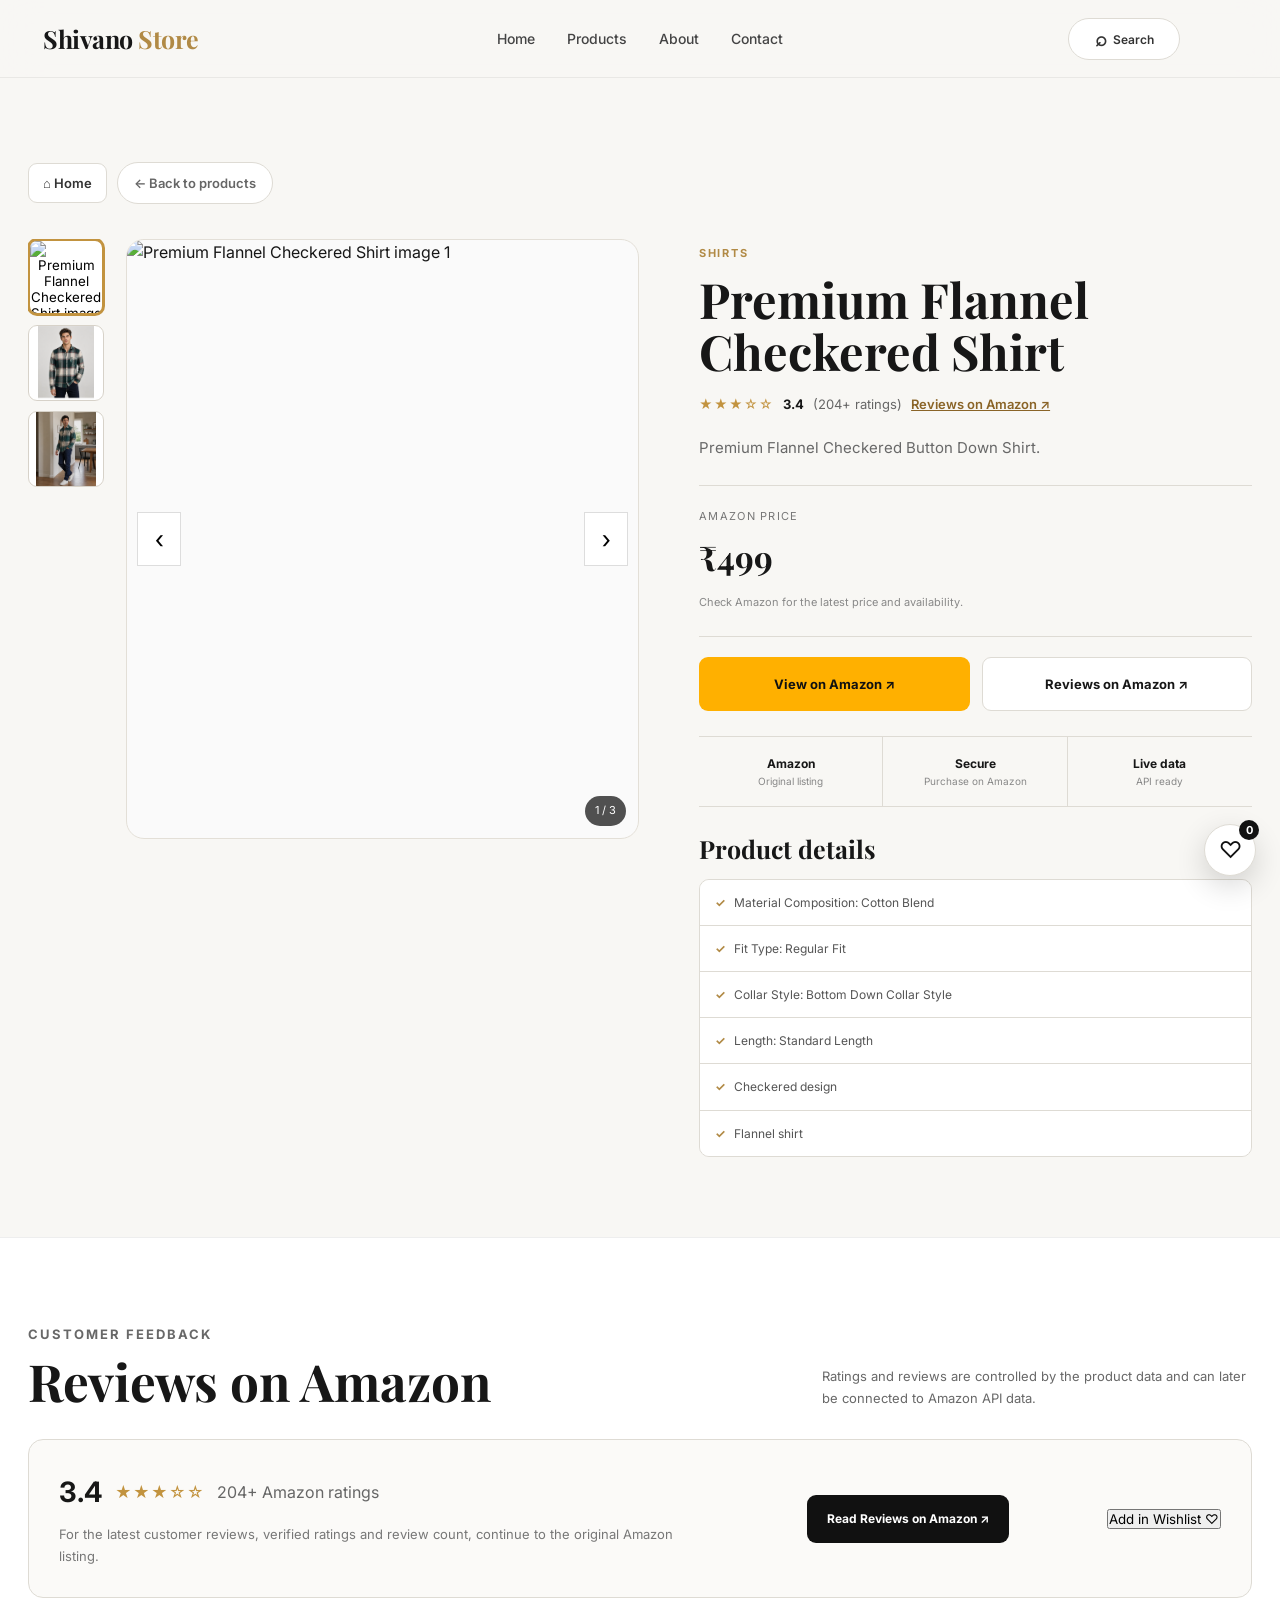
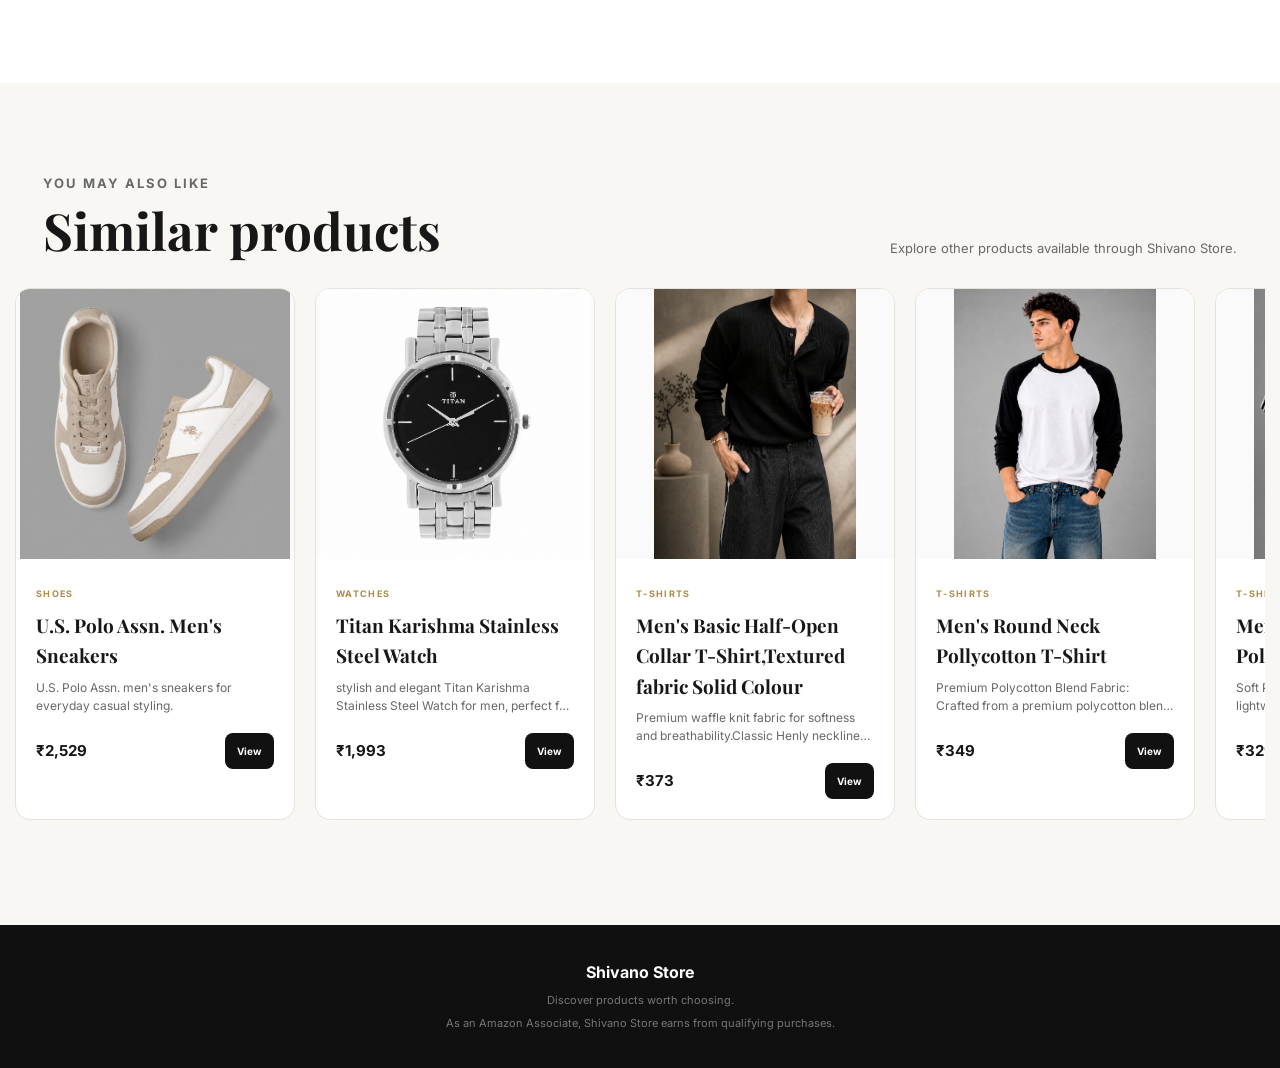
==== commit b3c643f6: "update website" ====
--- a/product.html
+++ b/product.html
@@ -42,7 +42,7 @@
 <style>
 
 .product-page {
-    padding-top: 78px;
+    padding-top: 0;
     min-height: 100vh;
 }
 
@@ -935,7 +935,7 @@
 @media (max-width: 600px) {
 
     .product-page {
-        padding-top: 70px;
+        padding-top: 0 !important;
     }
 
     .product-page-top {
@@ -1490,13 +1490,15 @@
 </a>
 
 
-<button
-    type="button"
-    class="detail-action secondary product-detail-wishlist-btn"
-    id="productReviewWishlistButton"
->
-    Like ♡
-</button>
+<a
+    href="#"
+    target="_blank"
+    rel="nofollow sponsored noopener"
+    class="detail-action secondary"
+    id="reviewButton"
+>
+    Reviews on Amazon ↗
+</a>
 
 </div>
 
@@ -1602,6 +1604,15 @@
 >
     Read Reviews on Amazon ↗
 </a>
+
+
+<button
+    type="button"
+    class="product-review-wishlist-btn"
+    id="productReviewWishlistButton"
+>
+    Add in Wishlist ♡
+</button>
 
 </div>
 
@@ -1836,17 +1847,12 @@
     if (productReviewWishlistButton) {
         productReviewWishlistButton.textContent =
             saved
-                ? "Liked ♥"
-                : "Like ♡";
+                ? "Remove from Wishlist ♥"
+                : "Add in Wishlist ♡";
 
         productReviewWishlistButton.classList.toggle(
             "saved",
             saved
-        );
-
-        productReviewWishlistButton.setAttribute(
-            "aria-pressed",
-            saved ? "true" : "false"
         );
     }
 
@@ -1902,10 +1908,7 @@
     productWishlistItems.innerHTML =
         savedProducts
             .map(item => `
-                <div
-                    class="wishlist-item"
-                    data-product-id="${item.id}"
-                >
+                <div class="wishlist-item">
                     <div class="wishlist-item-image">
                         <img
                             src="${esc(item.image)}"
@@ -1987,34 +1990,6 @@
 document.addEventListener(
     "click",
     function (event) {
-
-        const wishlistItem =
-            event.target.closest(
-                ".wishlist-item[data-product-id]"
-            );
-
-        if (wishlistItem) {
-
-            if (
-                event.target.closest(
-                    "[data-product-remove-wishlist]"
-                )
-            ) {
-                return;
-            }
-
-            const productId =
-                Number(
-                    wishlistItem.dataset.productId
-                );
-
-            if (productId) {
-                location.href =
-                    `product.html?id=${productId}`;
-                return;
-            }
-
-        }
 
         const removeButton =
             event.target.closest(
@@ -2845,6 +2820,10 @@
         amazonLink;
 
 
+    $("reviewButton").href =
+        amazonLink;
+
+
     $("reviewsMainButton").href =
         amazonLink;
 
--- a/style.css
+++ b/style.css
@@ -3655,19 +3655,16 @@
     ========================================= */
 
     .site-header .discovery-bar {
-        display: none !important;
-
-        height: 0 !important;
-        min-height: 0 !important;
-
-        padding: 0 !important;
+        display: grid !important;
+        height: auto !important;
+        min-height: 56px !important;
+        padding: 7px 18px !important;
         margin: 0 !important;
     }
 
-
-    /* Main content header ke just neeche se start */
+    /* Main content header + category bar ke just neeche se start */
     main {
-        padding-top: 78px !important;
+        padding-top: 134px !important;
     }
 
 }
@@ -3686,11 +3683,11 @@
 @media (min-width: 901px) {
 
     main {
-        padding-top: 78px !important;
+        padding-top: 134px !important;
     }
 
     .products-section {
-        scroll-margin-top: 78px;
+        scroll-margin-top: 134px !important;
     }
 
 }
@@ -3704,11 +3701,11 @@
 @media (max-width: 900px) {
 
     main {
-        padding-top: 70px !important;
+        padding-top: 182px !important;
     }
 
     .products-section {
-        scroll-margin-top: 70px;
+        scroll-margin-top: 182px !important;
     }
 
 
@@ -4179,4 +4176,43 @@
     line-height: 1 !important;
 
     box-sizing: border-box !important;
+}
+
+/* FINAL CATEGORY BAR VISIBILITY + HEADER CLEARANCE */
+.site-header .discovery-bar { display: grid !important; visibility: visible !important; height: auto !important; min-height: 56px !important; }
+@media (min-width: 901px) { main { padding-top: 134px !important; } }
+@media (max-width: 900px) { main { padding-top: 182px !important; } }
+
+/* =====================================================
+   MOBILE CATEGORY BAR WIDTH FIX ONLY
+   Do not change category button colors
+===================================================== */
+
+@media (max-width: 900px) {
+
+    .discovery-bar {
+        grid-template-columns: minmax(0, 1fr) !important;
+        grid-template-rows: 42px !important;
+    }
+
+    .category-shortcuts {
+        width: 100% !important;
+        min-width: 0 !important;
+    }
+
+}
+
+
+@media (max-width: 600px) {
+
+    .discovery-bar {
+        grid-template-columns: minmax(0, 1fr) !important;
+        grid-template-rows: 42px !important;
+    }
+
+    .category-shortcuts {
+        width: 100% !important;
+        min-width: 0 !important;
+    }
+
 }
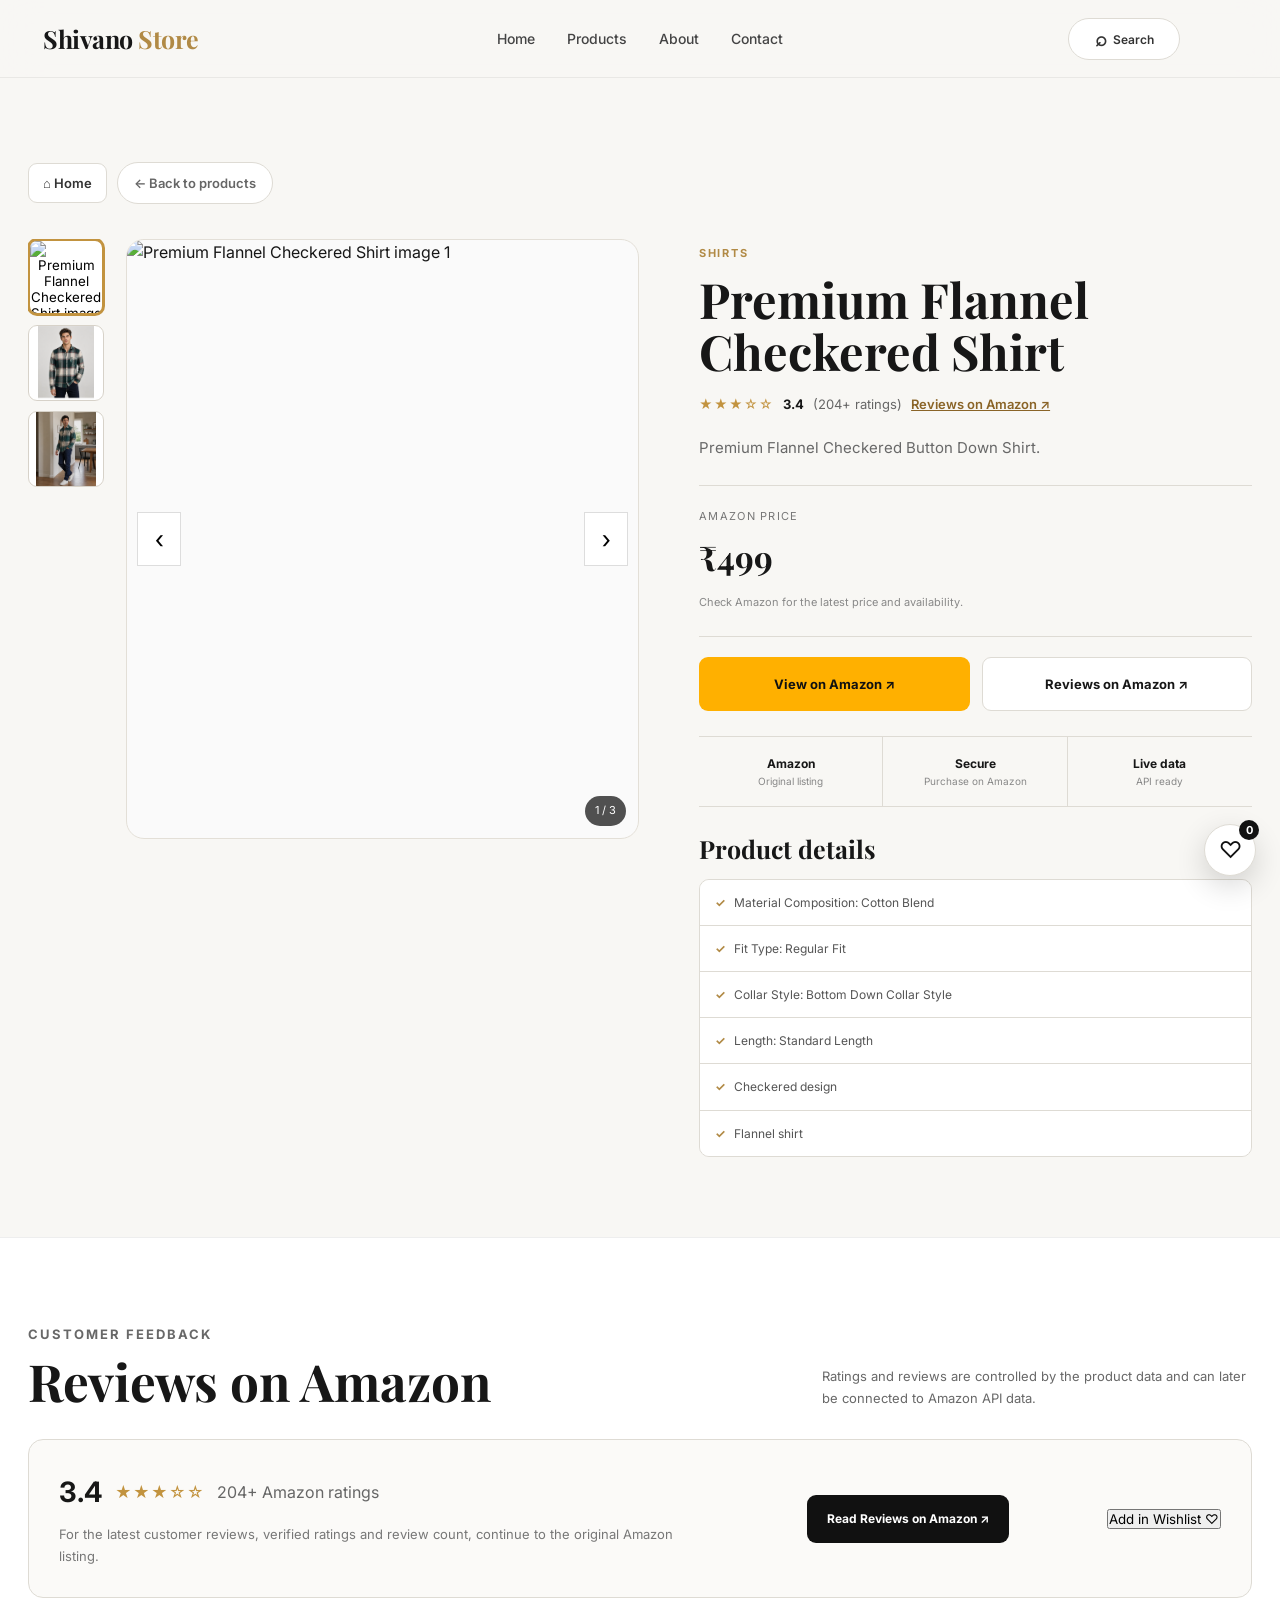
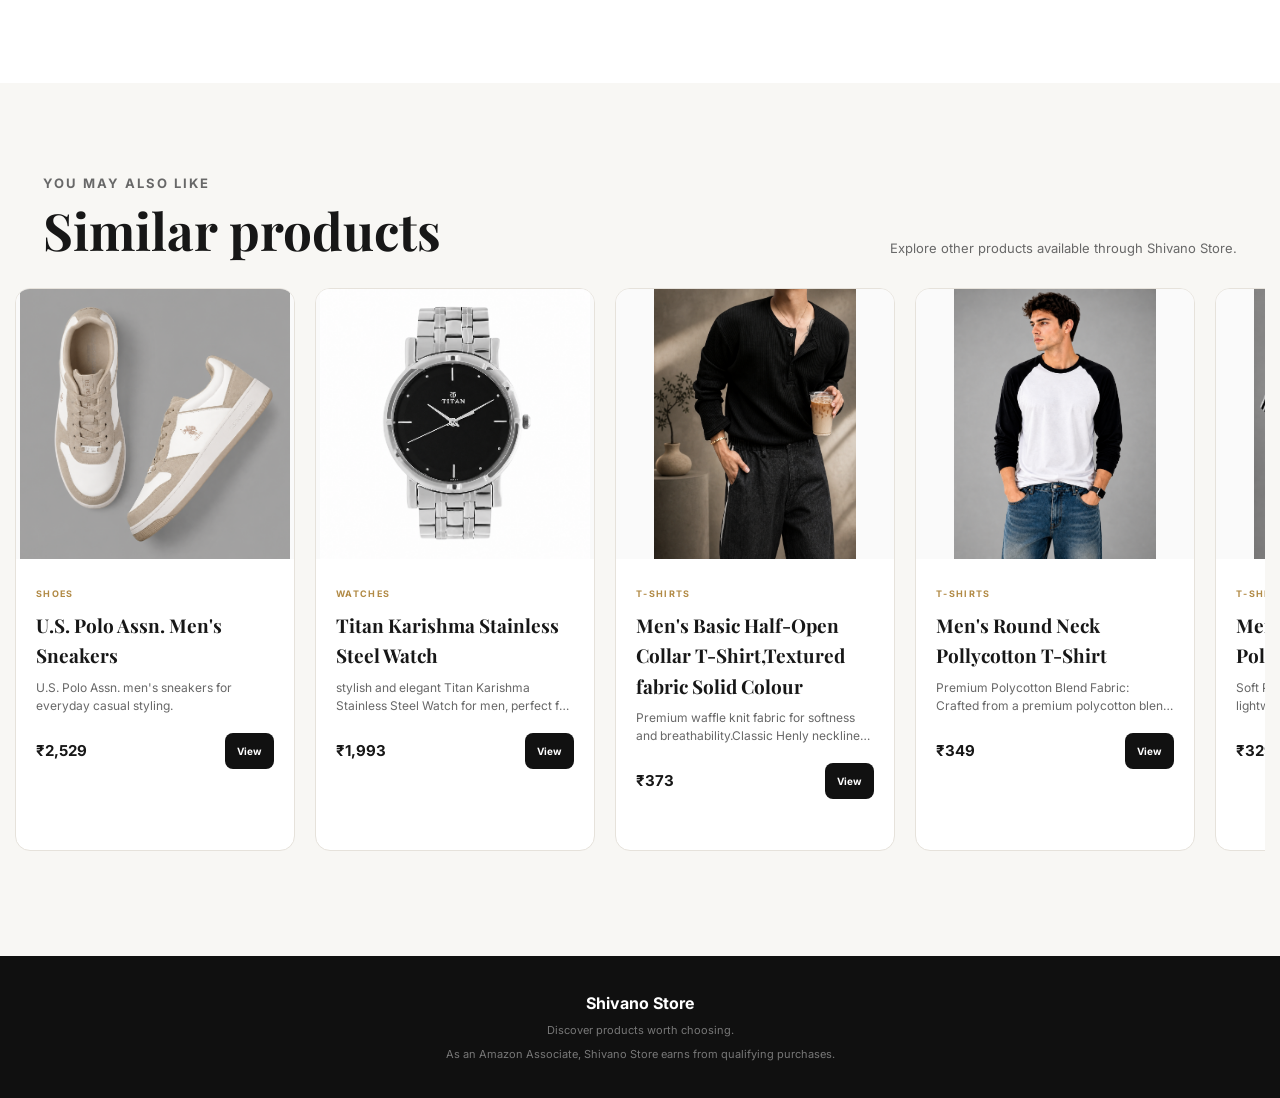
==== commit d580f8b0: "update website" ====
--- a/product.html
+++ b/product.html
@@ -16,6 +16,12 @@
 >
 
 <title>Product | Shivano Store</title>
+
+<link
+    rel="icon"
+    type="image/png"
+    href="images/shivano-logo.png"
+>
 
 <link
     rel="stylesheet"
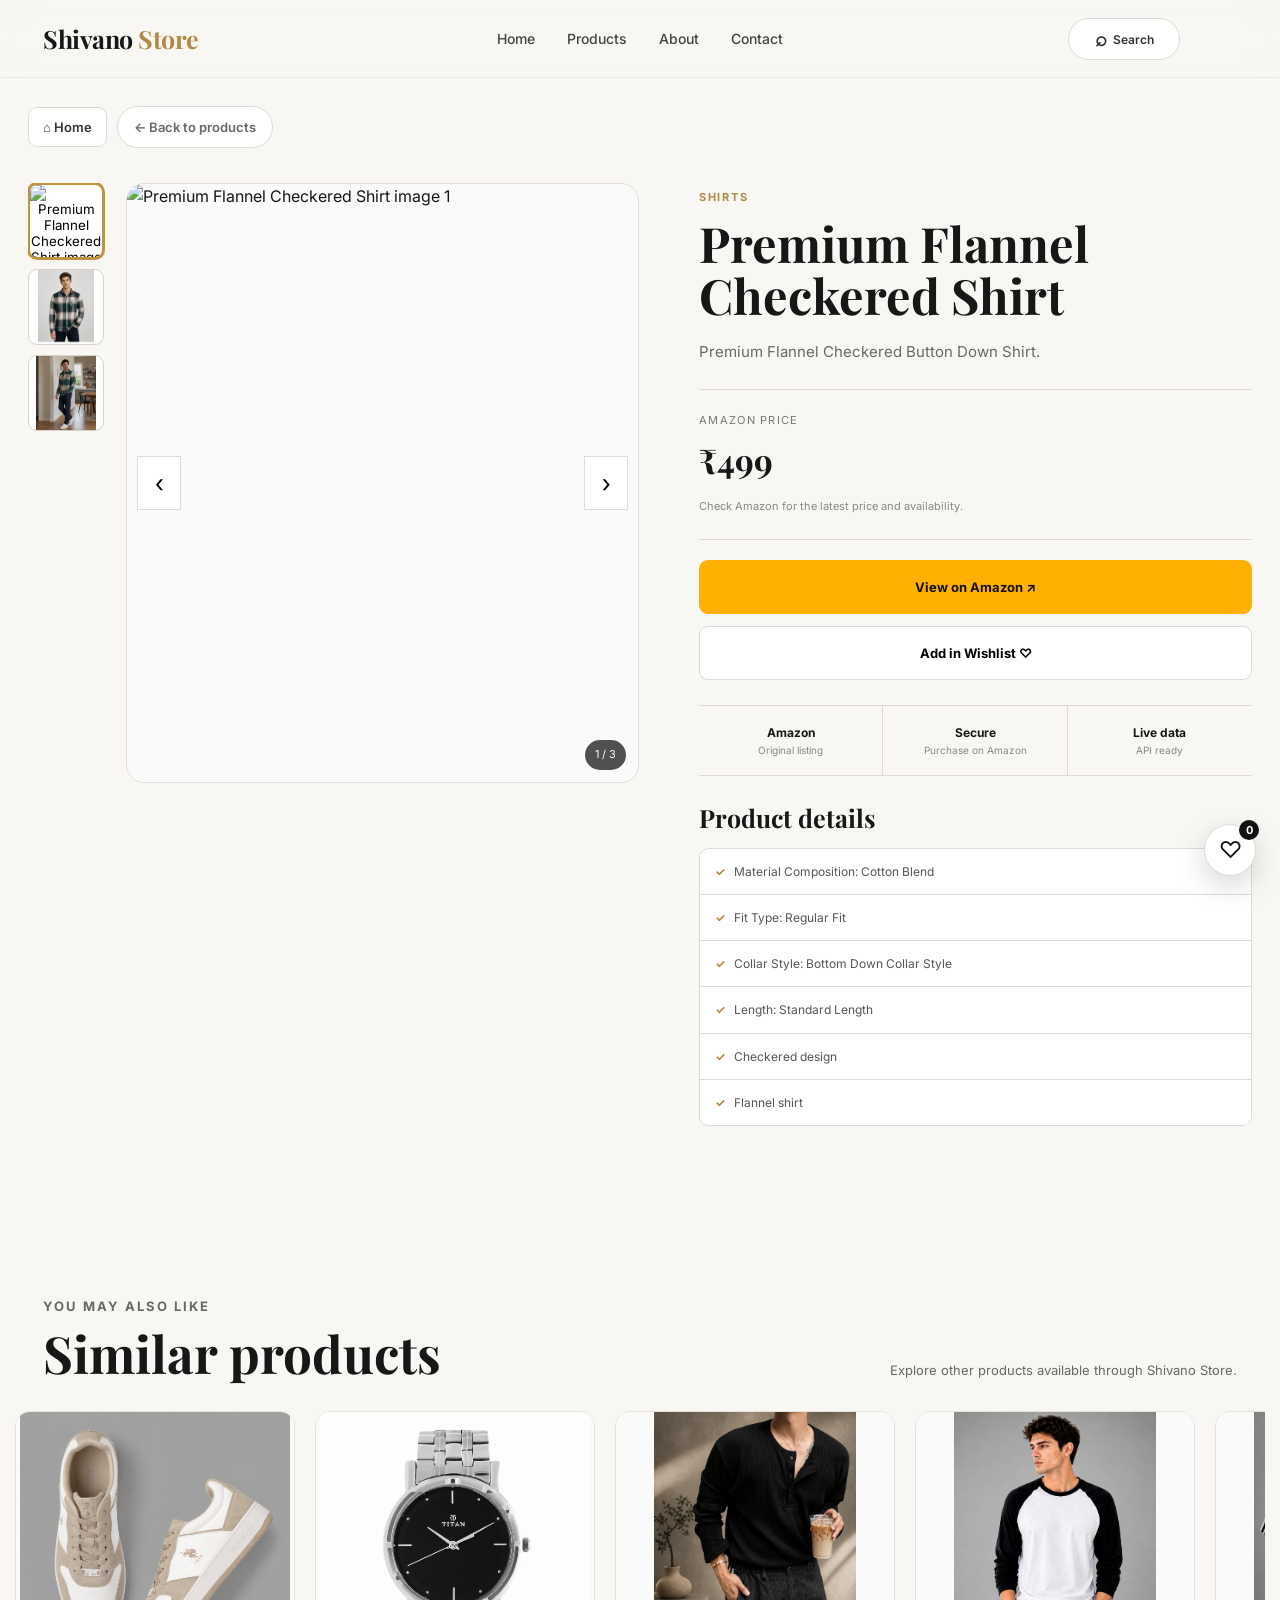
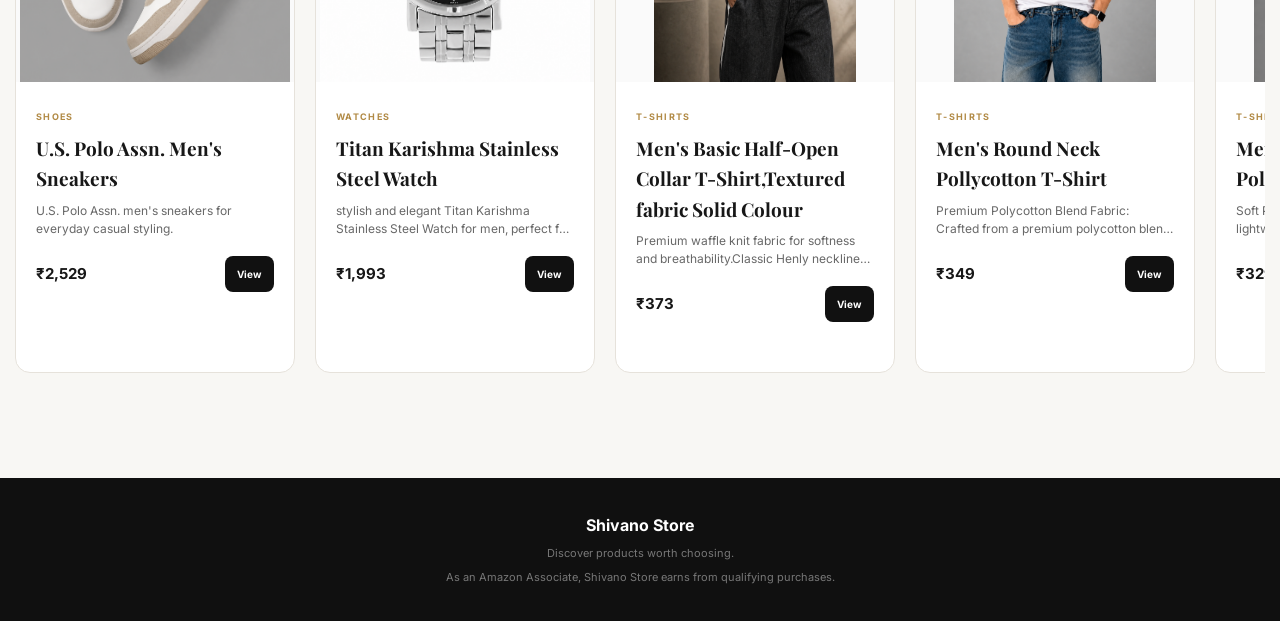
==== commit 3be7b6fd: "Update Shivano Royale website" ====
--- a/product.html
+++ b/product.html
@@ -1,1489 +1,2229 @@
 <!DOCTYPE html>
+
 <html lang="en">
 
+
 <head>
 
+
 <meta charset="UTF-8">
 
+
 <meta
-    name="viewport"
-    content="width=device-width, initial-scale=1.0"
+
+name="viewport"
+
+content="width=device-width, initial-scale=1.0"
+
 >
 
+
 <meta
-    name="description"
-    content="Shivano Store product details"
+
+name="description"
+
+content="Shivano Store product details"
+
 >
 
+
 <title>Product | Shivano Store</title>
 
+
 <link
-    rel="icon"
-    type="image/png"
-    href="images/shivano-logo.png"
+
+rel="icon"
+
+type="image/png"
+
+href="images/shivano-logo.png"
+
 >
 
+
 <link
-    rel="stylesheet"
-    href="style.css"
+
+rel="stylesheet"
+
+href="style.css"
+
 >
 
+
 <link
-    rel="preconnect"
-    href="https://fonts.googleapis.com"
+
+rel="preconnect"
+
+href="https://fonts.googleapis.com"
+
 >
 
+
 <link
-    rel="preconnect"
-    href="https://fonts.googleapis.com"
-    crossorigin
+
+rel="preconnect"
+
+href="https://fonts.googleapis.com"
+
+crossorigin
+
 >
 
+
 <link
-    href="https://fonts.googleapis.com/css2?family=Inter:wght@400;500;600;700&family=Playfair+Display:wght@500;600;700&display=swap"
-    rel="stylesheet"
+
+href="https://fonts.googleapis.com/css2?family=Inter:wght@400;500;600;700&family=Playfair+Display:wght@500;600;700&display=swap"
+
+rel="stylesheet"
+
 >
 
 
+
 <style>
 
+
 .product-page {
-    padding-top: 0;
-    min-height: 100vh;
-}
+
+padding-top: 0;
+
+min-height: 100vh;
+
+}
+
 
 .product-page-top {
-    max-width: 1300px;
-    margin: auto;
-    padding: 28px 28px 15px;
-}
+
+max-width: 1300px;
+
+margin: auto;
+
+padding: 28px 28px 15px;
+
+}
+
 
 .back-link {
-    display: inline-flex;
-    gap: 8px;
-    color: #666;
-    font-size: 13px;
-    font-weight: 600;
-}
+
+display: inline-flex;
+
+gap: 8px;
+
+color: #666;
+
+font-size: 13px;
+
+font-weight: 600;
+
+}
+
 
 .product-detail {
-    max-width: 1300px;
-    margin: auto;
-    padding: 20px 28px 80px;
-
-    display: grid;
-
-    grid-template-columns:
-        minmax(0, 1.05fr)
-        minmax(400px, 0.95fr);
-
-    gap: 60px;
-
-    align-items: start;
-}
+
+max-width: 1300px;
+
+margin: auto;
+
+padding: 20px 28px 80px;
+
+
+display: grid;
+
+
+grid-template-columns:
+
+minmax(0, 1.05fr)
+
+minmax(400px, 0.95fr);
+
+
+gap: 60px;
+
+
+align-items: start;
+
+}
+
 
 .product-gallery {
-    position: sticky;
-    top: 100px;
-}
+
+position: sticky;
+
+top: 100px;
+
+}
+
 
 .gallery-layout {
-    display: grid;
-
-    grid-template-columns:
-        82px
-        minmax(0, 1fr);
-
-    gap: 16px;
-}
+
+display: grid;
+
+
+grid-template-columns:
+
+82px
+
+minmax(0, 1fr);
+
+
+gap: 16px;
+
+}
+
 
 .thumbnail-column {
-    display: flex;
-    flex-direction: column;
-    gap: 10px;
-
-    max-height: 600px;
-    overflow-y: auto;
-}
+
+display: flex;
+
+flex-direction: column;
+
+gap: 10px;
+
+
+max-height: 600px;
+
+overflow-y: auto;
+
+}
+
 
 .thumbnail {
-    width: 76px;
-    height: 76px;
-
-    flex: 0 0 76px;
-
-    border-radius: 9px;
-    overflow: hidden;
-
-    border: 1px solid #d7d2c9;
-
-    background: #fff;
-
-    padding: 0;
-
-    cursor: pointer;
-}
+
+width: 76px;
+
+height: 76px;
+
+
+flex: 0 0 76px;
+
+
+border-radius: 9px;
+
+overflow: hidden;
+
+
+border: 1px solid #d7d2c9;
+
+
+background: #fff;
+
+
+padding: 0;
+
+
+cursor: pointer;
+
+}
+
 
 .thumbnail.active {
-    border: 2px solid #c2933f;
-    box-shadow: 0 0 0 1px #c2933f;
-}
+
+border: 2px solid #c2933f;
+
+box-shadow: 0 0 0 1px #c2933f;
+
+}
+
 
 .thumbnail img {
-    width: 100%;
-    height: 100%;
-
-    object-fit: contain;
-
-    display: block;
-}
+
+width: 100%;
+
+height: 100%;
+
+
+object-fit: contain;
+
+
+display: block;
+
+}
+
 
 .main-image-wrapper {
-    position: relative;
-    min-width: 0;
-}
+
+position: relative;
+
+min-width: 0;
+
+}
+
 
 .main-product-image {
-    height: 600px;
-
-    border-radius: 18px;
-
-    overflow: hidden;
-
-    background: #fafafa;
-
-    border: 1px solid #e3dfd7;
-
-    display: flex;
-
-    align-items: center;
-    justify-content: center;
-
-    position: relative;
-}
+
+height: 600px;
+
+
+border-radius: 18px;
+
+
+overflow: hidden;
+
+
+background: #fafafa;
+
+
+border: 1px solid #e3dfd7;
+
+
+display: flex;
+
+
+align-items: center;
+
+justify-content: center;
+
+
+position: relative;
+
+}
+
 
 .main-product-image img {
-    width: 100%;
-    height: 100%;
-
-    object-fit: contain;
-}
+
+width: 100%;
+
+height: 100%;
+
+
+object-fit: contain;
+
+}
+
 
 .gallery-arrow {
-    position: absolute;
-
-    top: 50%;
-
-    transform: translateY(-50%);
-
-    width: 44px;
-    height: 54px;
-
-    border: 1px solid #ddd;
-
-    background: rgba(255,255,255,.92);
-
-    font-size: 25px;
-
-    cursor: pointer;
-}
+
+position: absolute;
+
+
+top: 50%;
+
+
+transform: translateY(-50%);
+
+
+width: 44px;
+
+height: 54px;
+
+
+border: 1px solid #ddd;
+
+
+background: rgba(255,255,255,.92);
+
+
+font-size: 25px;
+
+
+cursor: pointer;
+
+}
+
 
 .gallery-prev {
-    left: 10px;
-}
+
+left: 10px;
+
+}
+
 
 .gallery-next {
-    right: 10px;
-}
+
+right: 10px;
+
+}
+
 
 .image-counter {
-    position: absolute;
-
-    bottom: 12px;
-    right: 12px;
-
-    background: rgba(0,0,0,.68);
-
-    color: #fff;
-
-    padding: 6px 10px;
-
-    border-radius: 20px;
-
-    font-size: 11px;
-}
+
+position: absolute;
+
+
+bottom: 12px;
+
+right: 12px;
+
+
+background: rgba(0,0,0,.68);
+
+
+color: #fff;
+
+
+padding: 6px 10px;
+
+
+border-radius: 20px;
+
+
+font-size: 11px;
+
+}
+
 
 .gallery-empty {
-    position: absolute;
-
-    inset: 0;
-
-    display: flex;
-
-    align-items: center;
-    justify-content: center;
-
-    flex-direction: column;
-
-    gap: 10px;
-
-    text-align: center;
-
-    padding: 30px;
-
-    background: #fafafa;
-}
+
+position: absolute;
+
+
+inset: 0;
+
+
+display: flex;
+
+
+align-items: center;
+
+justify-content: center;
+
+
+flex-direction: column;
+
+
+gap: 10px;
+
+
+text-align: center;
+
+
+padding: 30px;
+
+
+background: #fafafa;
+
+}
+
 
 .gallery-empty span {
-    color: #888;
-    font-size: 12px;
-}
+
+color: #888;
+
+font-size: 12px;
+
+}
+
 
 .detail-category {
-    display: inline-block;
-
-    color: var(--gold);
-
-    font-size: 11px;
-
-    font-weight: 700;
-
-    letter-spacing: 1.7px;
-
-    text-transform: uppercase;
-
-    margin-bottom: 10px;
-}
+
+display: inline-block;
+
+
+color: var(--gold);
+
+
+font-size: 11px;
+
+
+font-weight: 700;
+
+
+letter-spacing: 1.7px;
+
+
+text-transform: uppercase;
+
+
+margin-bottom: 10px;
+
+}
+
 
 .product-detail-info h1 {
-    font-family: "Playfair Display", serif;
-
-    font-size:
-        clamp(34px, 3.8vw, 52px);
-
-    line-height: 1.08;
-
-    margin: 0 0 16px;
-}
-
-.amazon-rating {
-    display: flex;
-
-    align-items: center;
-
-    flex-wrap: wrap;
-
-    gap: 9px;
-
-    margin-bottom: 20px;
-
-    font-size: 13px;
-}
-
-.amazon-stars,
-.review-stars {
-    color: #c2933f;
-
-    letter-spacing: 1px;
-}
-
-.rating-value {
-    font-weight: 700;
-}
-
-.rating-count {
-    color: #666;
-}
-
-.amazon-review-link {
-    color: #8a6427;
-
-    font-weight: 600;
-
-    text-decoration: underline;
-}
+
+font-family: "Playfair Display", serif;
+
+
+font-size:
+
+clamp(34px, 3.8vw, 52px);
+
+
+line-height: 1.08;
+
+
+margin: 0 0 16px;
+
+}
+
+
+
+
+
+
+
+
+
+
+
+
+
+
+
+
 
 .product-detail-description {
-    color: var(--gray);
-
-    font-size: 15px;
-
-    line-height: 1.8;
-
-    margin-bottom: 24px;
-}
-
-
-/* =========================================
-   AMAZON STYLE COLOUR VARIATIONS
+
+color: var(--gray);
+
+
+font-size: 15px;
+
+
+line-height: 1.8;
+
+
+margin-bottom: 24px;
+
+}
+
+
+
+ /* =========================================
+
+AMAZON STYLE COLOUR VARIATIONS
+
 ========================================= */
 
+
 .variation-section {
-    margin: 6px 0 24px;
-}
+
+margin: 6px 0 24px;
+
+}
+
 
 .variation-group {
-    margin-bottom: 20px;
-}
+
+margin-bottom: 20px;
+
+}
+
 
 .variation-label {
-    display: block;
-
-    margin-bottom: 10px;
-
-    color: #222;
-
-    font-size: 14px;
-
-    font-weight: 600;
-}
+
+display: block;
+
+
+margin-bottom: 10px;
+
+
+color: #222;
+
+
+font-size: 14px;
+
+
+font-weight: 600;
+
+}
+
 
 .variation-options {
-    display: flex;
-
-    flex-wrap: wrap;
-
-    gap: 10px;
-}
+
+display: flex;
+
+
+flex-wrap: wrap;
+
+
+gap: 10px;
+
+}
+
 
 .variation-image-option {
-    width: 82px;
-
-    min-height: 112px;
-
-    padding: 0;
-
-    background: #fff;
-
-    border: 1px solid #c8c8c8;
-
-    border-radius: 9px;
-
-    overflow: hidden;
-
-    cursor: pointer;
-
-    text-align: left;
-}
+
+width: 82px;
+
+
+min-height: 112px;
+
+
+padding: 0;
+
+
+background: #fff;
+
+
+border: 1px solid #c8c8c8;
+
+
+border-radius: 9px;
+
+
+overflow: hidden;
+
+
+cursor: pointer;
+
+
+text-align: left;
+
+}
+
 
 .variation-image-option.active {
-    border: 2px solid #2162a1;
-}
+
+border: 2px solid #2162a1;
+
+}
+
 
 .variation-image-option img {
-    display: block;
-
-    width: 100%;
-
-    height: 72px;
-
-    object-fit: contain;
-
-    background: #fafafa;
-}
+
+display: block;
+
+
+width: 100%;
+
+
+height: 72px;
+
+
+object-fit: contain;
+
+
+background: #fafafa;
+
+}
+
 
 .variation-option-text,
+
 .variation-option-price {
-    display: block;
-
-    text-align: center;
-}
+
+display: block;
+
+
+text-align: center;
+
+}
+
 
 .variation-option-text {
-    padding: 7px 5px 4px;
-
-    font-size: 11px;
-}
+
+padding: 7px 5px 4px;
+
+
+font-size: 11px;
+
+}
+
 
 .variation-option-price {
-    padding-bottom: 6px;
-
-    font-size: 11px;
-}
-
-
-/* =========================================
-   PRICE
+
+padding-bottom: 6px;
+
+
+font-size: 11px;
+
+}
+
+
+
+ /* =========================================
+
+PRICE
+
 ========================================= */
 
+
 .price-box {
-    padding: 22px 0;
-
-    border-top:
-        1px solid var(--border);
-
-    border-bottom:
-        1px solid var(--border);
-
-    margin-bottom: 20px;
-}
+
+padding: 22px 0;
+
+
+border-top:
+
+1px solid var(--border);
+
+
+border-bottom:
+
+1px solid var(--border);
+
+
+margin-bottom: 20px;
+
+}
+
 
 .price-label {
-    display: block;
-
-    color: #777;
-
-    font-size: 11px;
-
-    text-transform: uppercase;
-
-    letter-spacing: 1.3px;
-}
+
+display: block;
+
+
+color: #777;
+
+
+font-size: 11px;
+
+
+text-transform: uppercase;
+
+
+letter-spacing: 1.3px;
+
+}
+
 
 .price-value {
-    font-family:
-        "Playfair Display", serif;
-
-    font-size: 34px;
-
-    font-weight: 700;
-
-    margin: 4px 0;
-}
+
+font-family:
+
+"Playfair Display", serif;
+
+
+font-size: 34px;
+
+
+font-weight: 700;
+
+
+margin: 4px 0;
+
+}
+
 
 .price-note {
-    color: #888;
-
-    font-size: 11px;
-}
+
+color: #888;
+
+
+font-size: 11px;
+
+}
+
 
 .availability {
-    display: inline-flex;
-
-    margin-top: 9px;
-
-    padding: 6px 10px;
-
-    border-radius: 6px;
-
-    background: #f3f7f1;
-
-    color: #34733c;
-
-    font-size: 11px;
-
-    font-weight: 700;
-}
-
-
-/* =========================================
-   ACTIONS
+
+display: inline-flex;
+
+
+margin-top: 9px;
+
+
+padding: 6px 10px;
+
+
+border-radius: 6px;
+
+
+background: #f3f7f1;
+
+
+color: #34733c;
+
+
+font-size: 11px;
+
+
+font-weight: 700;
+
+}
+
+
+
+ /* =========================================
+
+ACTIONS
+
 ========================================= */
 
+
 .detail-actions {
-    display: grid;
-
-    grid-template-columns:
-        1fr 1fr;
-
-    gap: 12px;
-
-    margin-bottom: 25px;
-}
+
+display: grid;
+
+
+grid-template-columns:
+
+1fr;
+
+
+gap: 12px;
+
+
+margin-bottom: 25px;
+
+}
+
 
 .detail-action {
-    min-height: 54px;
-
-    border-radius: 9px;
-
-    display: flex;
-
-    align-items: center;
-    justify-content: center;
-
-    font-size: 13px;
-
-    font-weight: 700;
-
-    text-align: center;
-}
+
+min-height: 54px;
+
+
+border-radius: 9px;
+
+
+display: flex;
+
+
+align-items: center;
+
+justify-content: center;
+
+
+font-size: 13px;
+
+
+font-weight: 700;
+
+
+text-align: center;
+
+}
+
 
 .detail-action.primary {
-    background: #ffb000;
-
-    color: #111;
-}
+
+background: #ffb000;
+
+
+color: #111;
+
+}
+
 
 .detail-action.secondary {
-    border: 1px solid var(--border);
-
-    background: #fff;
-}
-
-
-/* =========================================
-   TRUST
+
+border: 1px solid var(--border);
+
+
+background: #fff;
+
+}
+
+
+
+ /* =========================================
+
+TRUST
+
 ========================================= */
 
+
 .product-trust {
-    display: grid;
-
-    grid-template-columns:
-        repeat(3, 1fr);
-
-    border-top:
-        1px solid var(--border);
-
-    border-bottom:
-        1px solid var(--border);
-
-    margin-bottom: 28px;
-}
+
+display: grid;
+
+
+grid-template-columns:
+
+repeat(3, 1fr);
+
+
+border-top:
+
+1px solid var(--border);
+
+
+border-bottom:
+
+1px solid var(--border);
+
+
+margin-bottom: 28px;
+
+}
+
 
 .trust-item {
-    padding: 17px 10px;
-
-    text-align: center;
-
-    border-right:
-        1px solid var(--border);
-}
+
+padding: 17px 10px;
+
+
+text-align: center;
+
+
+border-right:
+
+1px solid var(--border);
+
+}
+
 
 .trust-item:last-child {
-    border-right: 0;
-}
+
+border-right: 0;
+
+}
+
 
 .trust-item strong,
+
 .trust-item span {
-    display: block;
-}
+
+display: block;
+
+}
+
 
 .trust-item strong {
-    font-size: 12px;
-}
+
+font-size: 12px;
+
+}
+
 
 .trust-item span {
-    color: #888;
-
-    font-size: 10px;
-}
-
-
-/* =========================================
-   FEATURES
+
+color: #888;
+
+
+font-size: 10px;
+
+}
+
+
+
+ /* =========================================
+
+FEATURES
+
 ========================================= */
 
+
 .feature-section h2 {
-    font-size: 25px;
-
-    margin-bottom: 16px;
-}
+
+font-size: 25px;
+
+
+margin-bottom: 16px;
+
+}
+
 
 .feature-list {
-    list-style: none;
-
-    display: grid;
-
-    gap: 0;
-
-    border: 1px solid var(--border);
-
-    border-radius: 10px;
-
-    overflow: hidden;
-
-    padding: 0;
-}
+
+list-style: none;
+
+
+display: grid;
+
+
+gap: 0;
+
+
+border: 1px solid var(--border);
+
+
+border-radius: 10px;
+
+
+overflow: hidden;
+
+
+padding: 0;
+
+}
+
 
 .feature-list li {
-    padding: 13px 15px;
-
-    background: #fff;
-
-    font-size: 12px;
-
-    color: #555;
-
-    border-bottom:
-        1px solid var(--border);
-}
+
+padding: 13px 15px;
+
+
+background: #fff;
+
+
+font-size: 12px;
+
+
+color: #555;
+
+
+border-bottom:
+
+1px solid var(--border);
+
+}
+
 
 .feature-list li:last-child {
-    border-bottom: 0;
-}
+
+border-bottom: 0;
+
+}
+
 
 .feature-list li::before {
-    content: "✓";
-
-    color: var(--gold);
-
-    font-weight: 700;
-
-    margin-right: 8px;
-}
-
-
-/* =========================================
-   REVIEWS
+
+content: "✓";
+
+
+color: var(--gold);
+
+
+font-weight: 700;
+
+
+margin-right: 8px;
+
+}
+
+
+
+ /* =========================================
+
+SIMILAR
+
 ========================================= */
 
-.reviews-section {
-    background: #fff;
-
-    padding: 85px 28px;
-
-    border-top:
-        1px solid #eee;
-}
-
-.reviews-inner {
-    max-width: 1250px;
-
-    margin: auto;
-}
-
-.reviews-header {
-    display: flex;
-
-    justify-content: space-between;
-
-    align-items: end;
-
-    gap: 30px;
-
-    margin-bottom: 30px;
-}
-
-.reviews-header h2 {
-    margin-top: 8px;
-}
-
-.reviews-header p {
-    max-width: 430px;
-
-    color: var(--gray);
-
-    font-size: 13px;
-
-    line-height: 1.7;
-}
-
-.amazon-review-card {
-    padding: 30px;
-
-    border: 1px solid var(--border);
-
-    border-radius: 15px;
-
-    background: #fbfaf8;
-
-    display: flex;
-
-    align-items: center;
-
-    justify-content: space-between;
-
-    gap: 30px;
-}
-
-.review-card-rating {
-    display: flex;
-
-    align-items: center;
-
-    flex-wrap: wrap;
-
-    gap: 12px;
-
-    margin-bottom: 8px;
-}
-
-.review-card-rating strong {
-    font-size: 28px;
-}
-
-.amazon-review-card p {
-    color: #777;
-
-    font-size: 13px;
-
-    max-width: 650px;
-
-    line-height: 1.7;
-}
-
-.reviews-amazon-btn {
-    min-height: 48px;
-
-    padding: 0 20px;
-
-    border-radius: 9px;
-
-    display: inline-flex;
-
-    align-items: center;
-
-    justify-content: center;
-
-    background: var(--black);
-
-    color: #fff;
-
-    font-size: 12px;
-
-    font-weight: 700;
-}
-
-
-/* =========================================
-   SIMILAR
+
+.similar-section {
+
+padding: 90px 0;
+
+}
+
+
+.similar-inner {
+
+max-width: 1250px;
+
+
+margin: auto;
+
+}
+
+
+.similar-heading {
+
+padding:
+
+0 28px 30px;
+
+
+display: flex;
+
+
+justify-content: space-between;
+
+
+align-items: end;
+
+
+gap: 30px;
+
+}
+
+
+.similar-heading h2 {
+
+margin-top: 8px;
+
+}
+
+
+.similar-heading p {
+
+color: var(--gray);
+
+
+font-size: 13px;
+
+
+max-width: 400px;
+
+}
+
+
+.similar-slider {
+
+display: flex;
+
+
+gap: 20px;
+
+
+overflow-x: auto;
+
+
+padding:
+
+0 28px 15px;
+
+
+scroll-snap-type: x mandatory;
+
+}
+
+
+.similar-card {
+
+flex: 0 0 280px;
+
+
+scroll-snap-align: start;
+
+
+background: #fff;
+
+
+border: 1px solid #e6e2db;
+
+
+border-radius: 15px;
+
+
+overflow: hidden;
+
+}
+
+
+.similar-image {
+
+height: 270px;
+
+
+background: #fafafa;
+
+}
+
+
+.similar-image img {
+
+width: 100%;
+
+
+height: 100%;
+
+
+object-fit: contain;
+
+}
+
+
+.similar-info {
+
+padding: 20px;
+
+}
+
+
+.similar-category {
+
+color: var(--gold);
+
+
+font-size: 9px;
+
+
+font-weight: 700;
+
+
+letter-spacing: 1.3px;
+
+
+text-transform: uppercase;
+
+}
+
+
+.similar-info h3 {
+
+font-size: 19px;
+
+
+margin: 5px 0 8px;
+
+}
+
+
+.similar-info p {
+
+color: var(--gray);
+
+
+font-size: 12px;
+
+
+min-height: 38px;
+
+
+line-height: 1.5;
+
+
+overflow: hidden;
+
+
+display: -webkit-box;
+
+
+-webkit-box-orient: vertical;
+
+
+-webkit-line-clamp: 2;
+
+
+line-clamp: 2;
+
+}
+
+
+.similar-bottom {
+
+display: flex;
+
+
+justify-content: space-between;
+
+
+align-items: center;
+
+
+margin-top: 16px;
+
+}
+
+
+.similar-price {
+
+font-weight: 700;
+
+
+font-size: 15px;
+
+}
+
+
+.similar-btn {
+
+min-height: 36px;
+
+
+padding: 0 12px;
+
+
+border-radius: 8px;
+
+
+background: var(--black);
+
+
+color: #fff;
+
+
+border: 0;
+
+
+font-size: 10px;
+
+
+font-weight: 700;
+
+
+cursor: pointer;
+
+}
+
+
+
+ /* =========================================
+
+FOOTER
+
 ========================================= */
 
-.similar-section {
-    padding: 90px 0;
-}
-
-.similar-inner {
-    max-width: 1250px;
-
-    margin: auto;
-}
+
+.product-footer {
+
+background: #101010;
+
+
+color: #fff;
+
+
+padding: 35px 28px;
+
+
+text-align: center;
+
+}
+
+
+.product-footer p {
+
+color: #777;
+
+
+font-size: 11px;
+
+
+margin-top: 6px;
+
+}
+
+
+
+ /* =========================================
+
+MOBILE
+
+========================================= */
+
+
+@media (max-width: 900px) {
+
+
+.product-detail {
+
+grid-template-columns: 1fr;
+
+
+gap: 40px;
+
+}
+
+
+.product-gallery {
+
+position: static;
+
+}
+
+
+.main-product-image {
+
+height: 550px;
+
+}
+
+
+
+
+}
+
+
+
+@media (max-width: 600px) {
+
+
+.product-page {
+
+padding-top: 0 !important;
+
+}
+
+
+.product-page-top {
+
+padding:
+
+23px 18px 12px;
+
+}
+
+
+.product-detail {
+
+padding:
+
+15px 18px 60px;
+
+
+gap: 30px;
+
+}
+
+
+.gallery-layout {
+
+grid-template-columns:
+
+62px minmax(0, 1fr);
+
+
+gap: 10px;
+
+}
+
+
+.thumbnail {
+
+width: 58px;
+
+height: 58px;
+
+
+flex-basis: 58px;
+
+}
+
+
+.main-product-image {
+
+height: 420px;
+
+}
+
+
+.detail-actions {
+
+grid-template-columns: 1fr;
+
+}
+
+
+.product-trust {
+
+grid-template-columns: 1fr;
+
+}
+
+
+.trust-item {
+
+border-right: 0;
+
+
+border-bottom:
+
+1px solid var(--border);
+
+}
+
+
+.trust-item:last-child {
+
+border-bottom: 0;
+
+}
+
+
 
 .similar-heading {
-    padding:
-        0 28px 30px;
-
-    display: flex;
-
-    justify-content: space-between;
-
-    align-items: end;
-
-    gap: 30px;
-}
-
-.similar-heading h2 {
-    margin-top: 8px;
-}
+
+display: block;
+
+}
+
 
 .similar-heading p {
-    color: var(--gray);
-
-    font-size: 13px;
-
-    max-width: 400px;
-}
+
+margin-top: 15px;
+
+}
+
+
 
 .similar-slider {
-    display: flex;
-
-    gap: 20px;
-
-    overflow-x: auto;
-
-    padding:
-        0 28px 15px;
-
-    scroll-snap-type: x mandatory;
-}
-
-.similar-card {
-    flex: 0 0 280px;
-
-    scroll-snap-align: start;
-
-    background: #fff;
-
-    border: 1px solid #e6e2db;
-
-    border-radius: 15px;
-
-    overflow: hidden;
-}
-
-.similar-image {
-    height: 270px;
-
-    background: #fafafa;
-}
-
-.similar-image img {
-    width: 100%;
-
-    height: 100%;
-
-    object-fit: contain;
-}
-
-.similar-info {
-    padding: 20px;
-}
-
-.similar-category {
-    color: var(--gold);
-
-    font-size: 9px;
-
-    font-weight: 700;
-
-    letter-spacing: 1.3px;
-
-    text-transform: uppercase;
-}
-
-.similar-info h3 {
-    font-size: 19px;
-
-    margin: 5px 0 8px;
-}
-
-.similar-info p {
-    color: var(--gray);
-
-    font-size: 12px;
-
-    min-height: 38px;
-
-    line-height: 1.5;
-
-    overflow: hidden;
-
-    display: -webkit-box;
-
-    -webkit-box-orient: vertical;
-
-    -webkit-line-clamp: 2;
-
-    line-clamp: 2;
-}
-
-.similar-bottom {
-    display: flex;
-
-    justify-content: space-between;
-
-    align-items: center;
-
-    margin-top: 16px;
-}
-
-.similar-price {
-    font-weight: 700;
-
-    font-size: 15px;
-}
-
-.similar-btn {
-    min-height: 36px;
-
-    padding: 0 12px;
-
-    border-radius: 8px;
-
-    background: var(--black);
-
-    color: #fff;
-
-    border: 0;
-
-    font-size: 10px;
-
-    font-weight: 700;
-
-    cursor: pointer;
-}
-
-
-/* =========================================
-   FOOTER
-========================================= */
-
-.product-footer {
-    background: #101010;
-
-    color: #fff;
-
-    padding: 35px 28px;
-
-    text-align: center;
-}
-
-.product-footer p {
-    color: #777;
-
-    font-size: 11px;
-
-    margin-top: 6px;
-}
-
-
-/* =========================================
-   MOBILE
-========================================= */
+
+padding-left: 18px;
+
+padding-right: 18px;
+
+}
+
+
+}
+
+
+
+
+ /* =====================================================
+
+REQUESTED PRODUCT-PAGE UI CHANGES
+
+===================================================== */
+
+
+#productSearchButton {
+
+display: none;
+
+}
+
+
+.product-page-top .back-link {
+
+display: inline-flex;
+
+}
+
+
+.product-search-results {
+
+position: absolute;
+
+top: calc(100% + 8px);
+
+left: 0;
+
+right: 0;
+
+background: #fff;
+
+border: 1px solid var(--border);
+
+border-radius: 12px;
+
+box-shadow: 0 18px 45px rgba(0,0,0,.12);
+
+overflow: hidden;
+
+display: none;
+
+z-index: 1100;
+
+}
+
+
+.header-search-panel.open .product-search-results.has-results {
+
+display: block;
+
+}
+
+
+.product-search-result {
+
+width: 100%;
+
+padding: 11px 14px;
+
+border: 0;
+
+border-bottom: 1px solid #eee;
+
+background: #fff;
+
+text-align: left;
+
+display: flex;
+
+align-items: center;
+
+gap: 10px;
+
+}
+
+
+.product-search-result:last-child {
+
+border-bottom: 0;
+
+}
+
+
+.product-search-result img {
+
+width: 42px;
+
+height: 42px;
+
+object-fit: contain;
+
+background: #f7f6f2;
+
+border-radius: 6px;
+
+}
+
+
+.product-search-result strong {
+
+font-size: 12px;
+
+color: #222;
+
+}
+
+
+.product-search-result small {
+
+display: block;
+
+color: #888;
+
+font-size: 10px;
+
+margin-top: 2px;
+
+}
+
+
+.navbar.search-open .productSearchButton,
+
+.navbar.search-open #productSearchButton {
+
+display: none;
+
+}
+
 
 @media (max-width: 900px) {
 
-    .product-detail {
-        grid-template-columns: 1fr;
-
-        gap: 40px;
-    }
-
-    .product-gallery {
-        position: static;
-    }
-
-    .main-product-image {
-        height: 550px;
-    }
-
-    .reviews-header {
-        display: block;
-    }
-
-    .reviews-header p {
-        margin-top: 15px;
-    }
+
+.header-search-trigger {
+
+display: none;
+
+}
+
+
+#productSearchButton {
+
+display: grid;
+
+place-items: center;
+
+margin-left: 0;
+
+font-size: 20px;
+
+}
+
+
+.navbar.search-open #productSearchButton {
+
+display: none;
+
+}
+
+
+.navbar.search-open .header-search-panel {
+
+display: flex;
+
+}
 
 }
 
 
 @media (max-width: 600px) {
 
-    .product-page {
-        padding-top: 0 !important;
-    }
-
-    .product-page-top {
-        padding:
-            23px 18px 12px;
-    }
-
-    .product-detail {
-        padding:
-            15px 18px 60px;
-
-        gap: 30px;
-    }
-
-    .gallery-layout {
-        grid-template-columns:
-            62px minmax(0, 1fr);
-
-        gap: 10px;
-    }
-
-    .thumbnail {
-        width: 58px;
-        height: 58px;
-
-        flex-basis: 58px;
-    }
-
-    .main-product-image {
-        height: 420px;
-    }
-
-    .detail-actions {
-        grid-template-columns: 1fr;
-    }
-
-    .product-trust {
-        grid-template-columns: 1fr;
-    }
-
-    .trust-item {
-        border-right: 0;
-
-        border-bottom:
-            1px solid var(--border);
-    }
-
-    .trust-item:last-child {
-        border-bottom: 0;
-    }
-
-    .amazon-review-card {
-        flex-direction: column;
-
-        align-items: flex-start;
-    }
-
-    .similar-heading {
-        display: block;
-    }
-
-    .similar-heading p {
-        margin-top: 15px;
-    }
-
-    .reviews-section {
-        padding:
-            60px 18px;
-    }
-
-    .similar-slider {
-        padding-left: 18px;
-        padding-right: 18px;
-    }
-
-}
-
-
-
-/* =====================================================
-   REQUESTED PRODUCT-PAGE UI CHANGES
+
+.main-product-image .gallery-arrow {
+
+width: 34px;
+
+height: 42px;
+
+border-color: #666;
+
+background: rgba(70,70,70,.9);
+
+color: #eee;
+
+font-size: 20px;
+
+}
+
+
+.main-product-image .gallery-prev {
+
+left: 7px;
+
+}
+
+
+.main-product-image .gallery-next {
+
+right: 7px;
+
+}
+
+
+.main-product-image {
+
+cursor: pointer;
+
+}
+
+}
+
+
+
+ /* =====================================================
+
+PRODUCT PAGE HOME BUTTON
+
 ===================================================== */
 
-#productSearchButton {
-    display: none;
-}
-
-.product-page-top .back-link {
-    display: inline-flex;
-}
-
-.product-search-results {
-    position: absolute;
-    top: calc(100% + 8px);
-    left: 0;
-    right: 0;
-    background: #fff;
-    border: 1px solid var(--border);
-    border-radius: 12px;
-    box-shadow: 0 18px 45px rgba(0,0,0,.12);
-    overflow: hidden;
-    display: none;
-    z-index: 1100;
-}
-
-.header-search-panel.open .product-search-results.has-results {
-    display: block;
-}
-
-.product-search-result {
-    width: 100%;
-    padding: 11px 14px;
-    border: 0;
-    border-bottom: 1px solid #eee;
-    background: #fff;
-    text-align: left;
-    display: flex;
-    align-items: center;
-    gap: 10px;
-}
-
-.product-search-result:last-child {
-    border-bottom: 0;
-}
-
-.product-search-result img {
-    width: 42px;
-    height: 42px;
-    object-fit: contain;
-    background: #f7f6f2;
-    border-radius: 6px;
-}
-
-.product-search-result strong {
-    font-size: 12px;
-    color: #222;
-}
-
-.product-search-result small {
-    display: block;
-    color: #888;
-    font-size: 10px;
-    margin-top: 2px;
-}
-
-.navbar.search-open .productSearchButton,
-.navbar.search-open #productSearchButton {
-    display: none;
-}
-
-@media (max-width: 900px) {
-    .header-search-trigger {
-        display: none;
-    }
-
-    #productSearchButton {
-        display: grid;
-        place-items: center;
-        margin-left: 0;
-        font-size: 20px;
-    }
-
-    .navbar.search-open #productSearchButton {
-        display: none;
-    }
-
-    .navbar.search-open .header-search-panel {
-        display: flex;
-    }
-}
-
-@media (max-width: 600px) {
-    .main-product-image .gallery-arrow {
-        width: 34px;
-        height: 42px;
-        border-color: #666;
-        background: rgba(70,70,70,.9);
-        color: #eee;
-        font-size: 20px;
-    }
-
-    .main-product-image .gallery-prev {
-        left: 7px;
-    }
-
-    .main-product-image .gallery-next {
-        right: 7px;
-    }
-
-    .main-product-image {
-        cursor: pointer;
-    }
-}
-
-
-/* =====================================================
-   PRODUCT PAGE HOME BUTTON
-===================================================== */
 
 .product-top-actions {
-    display: flex;
-    align-items: center;
-    gap: 10px;
-    flex-wrap: wrap;
-}
+
+display: flex;
+
+align-items: center;
+
+gap: 10px;
+
+flex-wrap: wrap;
+
+}
+
 
 .product-home-btn {
-    min-height: 40px;
-    padding: 0 14px;
-    display: inline-flex;
-    align-items: center;
-    justify-content: center;
-    border: 1px solid var(--border);
-    border-radius: 9px;
-    background: #fff;
-    color: #333;
-    font-size: 13px;
-    font-weight: 600;
-    text-decoration: none;
-    transition: .2s ease;
-}
+
+min-height: 40px;
+
+padding: 0 14px;
+
+display: inline-flex;
+
+align-items: center;
+
+justify-content: center;
+
+border: 1px solid var(--border);
+
+border-radius: 9px;
+
+background: #fff;
+
+color: #333;
+
+font-size: 13px;
+
+font-weight: 600;
+
+text-decoration: none;
+
+transition: .2s ease;
+
+}
+
 
 .product-home-btn:hover,
+
 .product-home-btn:focus-visible {
-    color: var(--black);
-    border-color: var(--gold);
-    transform: translateY(-1px);
-}
+
+color: var(--black);
+
+border-color: var(--gold);
+
+transform: translateY(-1px);
+
+}
+
 
 </style>
 
+
 </head>
 
 
+
 <body>
 
 
+
 <header class="site-header">
 
+
 <nav class="navbar">
 
+
 <a
-    href="index.html"
-    class="logo"
+
+href="index.html"
+
+class="logo"
+
 >
-    Shivano <span>Store</span>
+
+Shivano <span>Store</span>
+
 </a>
 
+
 <button
-    type="button"
-    class="header-search-trigger"
-    id="productSearchTrigger"
-    aria-label="Open product search"
+
+type="button"
+
+class="header-search-trigger"
+
+id="productSearchTrigger"
+
+aria-label="Open product search"
+
 >
-    <span>⌕</span>
-    <span>Search</span>
+
+<span>⌕</span>
+
+<span>Search</span>
+
 </button>
 
+
 <div class="header-search-panel" id="productSearchPanel">
-    <span class="header-search-icon">⌕</span>
-    <input
-        type="text"
-        id="productSearchInput"
-        placeholder="Search products..."
-        autocomplete="off"
-    >
-    <button
-        type="button"
-        class="header-search-close"
-        id="productSearchClose"
-        aria-label="Close search"
-    >
-        ×
-    </button>
-    <div class="product-search-results" id="productSearchResults"></div>
+
+<span class="header-search-icon">⌕</span>
+
+<input
+
+type="text"
+
+id="productSearchInput"
+
+placeholder="Search products..."
+
+autocomplete="off"
+
+>
+
+<button
+
+type="button"
+
+class="header-search-close"
+
+id="productSearchClose"
+
+aria-label="Close search"
+
+>
+
+×
+
+</button>
+
+<div class="product-search-results" id="productSearchResults"></div>
+
 </div>
 
+
 <button
-    class="menu-toggle"
-    id="menuToggle"
-    aria-label="Open menu"
+
+class="menu-toggle"
+
+id="menuToggle"
+
+aria-label="Open menu"
+
 >
-    ☰
+
+☰
+
 </button>
 
+
 <div
-    class="nav-links"
-    id="navLinks"
+
+class="nav-links"
+
+id="navLinks"
+
 >
-    <a href="index.html">Home</a>
-    <a href="index.html#products">Products</a>
-    <a href="index.html#about">About</a>
-    <a href="index.html#contact">Contact</a>
+
+<a href="index.html">Home</a>
+
+<a href="index.html#products">Products</a>
+
+<a href="index.html#about">About</a>
+
+<a href="index.html#contact">Contact</a>
+
 </div>
 
+
 <button
-    type="button"
-    class="wishlist-nav"
-    id="productSearchButton"
-    title="Search products"
-    aria-label="Search products"
+
+type="button"
+
+class="wishlist-nav"
+
+id="productSearchButton"
+
+title="Search products"
+
+aria-label="Search products"
+
 >
-    ⌕
+
+⌕
+
 </button>
 
+
 </nav>
 
+
 </header>
 
 
+
 <button
-    type="button"
-    class="wishlist-nav floating-wishlist"
-    id="productWishlistNav"
-    title="Wishlist"
-    aria-label="Open wishlist"
+
+type="button"
+
+class="wishlist-nav floating-wishlist"
+
+id="productWishlistNav"
+
+title="Wishlist"
+
+aria-label="Open wishlist"
+
 >
-    ♡
-    <span id="productWishlistCount">0</span>
+
+♡
+
+<span id="productWishlistCount">0</span>
+
 </button>
 
 
+
 <div
-    class="wishlist-drawer"
-    id="productWishlistDrawer"
+
+class="wishlist-drawer"
+
+id="productWishlistDrawer"
+
 >
 
-    <div class="drawer-header">
-
-        <div>
-            <p class="eyebrow">SAVED</p>
-            <h2>Liked Products</h2>
-        </div>
-
-        <button
-            type="button"
-            id="productCloseWishlist"
-            class="drawer-close"
-        >
-            ×
-        </button>
-
-    </div>
-
-    <div
-        class="wishlist-items"
-        id="productWishlistItems"
-    ></div>
+
+<div class="drawer-header">
+
+
+<div>
+
+<p class="eyebrow">SAVED</p>
+
+<h2>Liked Products</h2>
 
 </div>
 
+
+<button
+
+type="button"
+
+id="productCloseWishlist"
+
+class="drawer-close"
+
+>
+
+×
+
+</button>
+
+
+</div>
+
+
 <div
-    class="drawer-overlay"
-    id="productDrawerOverlay"
+
+class="wishlist-items"
+
+id="productWishlistItems"
+
 ></div>
 
 
+</div>
+
+
+<div
+
+class="drawer-overlay"
+
+id="productDrawerOverlay"
+
+></div>
+
+
+
 <main class="product-page">
 
 
+
 <div class="product-page-top">
 
+
 <div class="product-top-actions">
 
+
 <a
-    href="index.html"
-    class="product-home-btn"
+
+href="index.html"
+
+class="product-home-btn"
+
 >
-    ⌂ Home
+
+⌂ Home
+
 </a>
 
+
 <a
-    href="index.html#products"
-    class="back-link"
+
+href="index.html#products"
+
+class="back-link"
+
 >
-    ← Back to products
+
+← Back to products
+
 </a>
 
+
 </div>
 
+
 </div>
 
 
+
 <section class="product-detail">
 
 
+
 <div class="product-gallery">
 
+
 <div class="gallery-layout">
 
 
+
 <div
-    class="thumbnail-column"
-    id="thumbnailColumn"
+
+class="thumbnail-column"
+
+id="thumbnailColumn"
+
 >
+
 </div>
 
 
+
 <div class="main-image-wrapper">
 
+
 <div class="main-product-image">
 
 
+
 <div
-    class="gallery-empty"
-    id="galleryEmpty"
+
+class="gallery-empty"
+
+id="galleryEmpty"
+
 >
 
+
 <strong>
-    Product images
+
+Product images
+
 </strong>
 
+
 <span>
-    Images are controlled from products.js.
+
+Images are controlled from products.js.
+
 </span>
 
+
 </div>
 
 
+
 <img
-    id="mainProductImage"
-    src=""
-    alt=""
-    style="display:none"
+
+id="mainProductImage"
+
+src=""
+
+alt=""
+
+style="display:none"
+
 >
 
 
+
 <button
-    type="button"
-    class="gallery-arrow gallery-prev"
-    id="galleryPrev"
-    aria-label="Previous image"
-    style="display:none"
+
+type="button"
+
+class="gallery-arrow gallery-prev"
+
+id="galleryPrev"
+
+aria-label="Previous image"
+
+style="display:none"
+
 >
-    ‹
+
+‹
+
 </button>
 
 
+
 <button
-    type="button"
-    class="gallery-arrow gallery-next"
-    id="galleryNext"
-    aria-label="Next image"
-    style="display:none"
+
+type="button"
+
+class="gallery-arrow gallery-next"
+
+id="galleryNext"
+
+aria-label="Next image"
+
+style="display:none"
+
 >
-    ›
+
+›
+
 </button>
 
 
+
 <span
-    class="image-counter"
-    id="imageCounter"
-    style="display:none"
+
+class="image-counter"
+
+id="imageCounter"
+
+style="display:none"
+
 >
-    1 / 1
+
+1 / 1
+
 </span>
 
 
+
 </div>
 
+
 </div>
 
+
 </div>
 
+
 </div>
 
 
+
 <div class="product-detail-info">
 
 
+
 <span
-    class="detail-category"
-    id="productCategory"
+
+class="detail-category"
+
+id="productCategory"
+
 >
+
 </span>
 
 
+
 <h1 id="productName">
+
 </h1>
 
 
+<p
+
+class="product-detail-description"
+
+id="productDescription"
+
+>
+
+</p>
+
+
+
+<section
+
+class="variation-section"
+
+id="variationSection"
+
+style="display:none"
+
+>
+
+
+<div id="variationGroups">
+
+</div>
+
+
+</section>
+
+
+
+<div class="price-box">
+
+
+<span class="price-label">
+
+Amazon price
+
+</span>
+
+
+
 <div
-    class="amazon-rating"
-    id="amazonRating"
+
+class="price-value"
+
+id="productPrice"
+
 >
+
+Check Amazon
+
 </div>
 
 
-<p
-    class="product-detail-description"
-    id="productDescription"
+
+<span
+
+class="price-note"
+
+id="priceNote"
+
 >
-</p>
-
-
-<section
-    class="variation-section"
-    id="variationSection"
-    style="display:none"
+
+Check Amazon for the latest price and availability.
+
+</span>
+
+
+
+<span
+
+class="availability"
+
+id="availability"
+
+style="display:none"
+
 >
 
-<div id="variationGroups">
+</span>
+
+
 </div>
 
-</section>
-
-
-<div class="price-box">
-
-<span class="price-label">
-    Amazon price
-</span>
-
-
-<div
-    class="price-value"
-    id="productPrice"
->
-    Check Amazon
-</div>
-
-
-<span
-    class="price-note"
-    id="priceNote"
->
-    Check Amazon for the latest price and availability.
-</span>
-
-
-<span
-    class="availability"
-    id="availability"
-    style="display:none"
->
-</span>
-
-</div>
 
 
 <div class="detail-actions">
-
 
 <a
     href="#"
@@ -1495,1889 +2235,2710 @@
     View on Amazon ↗
 </a>
 
-
-<a
-    href="#"
-    target="_blank"
-    rel="nofollow sponsored noopener"
-    class="detail-action secondary"
-    id="reviewButton"
->
-    Reviews on Amazon ↗
-</a>
-
-</div>
-
-
-<div class="product-trust">
-
-
-<div class="trust-item">
-    <strong>Amazon</strong>
-    <span>Original listing</span>
-</div>
-
-
-<div class="trust-item">
-    <strong>Secure</strong>
-    <span>Purchase on Amazon</span>
-</div>
-
-
-<div class="trust-item">
-    <strong>Live data</strong>
-    <span>API ready</span>
-</div>
-
-
-</div>
-
-
-<div class="feature-section">
-
-<h2>
-    Product details
-</h2>
-
-
-<ul
-    class="feature-list"
-    id="featureList"
->
-</ul>
-
-</div>
-
-</div>
-
-</section>
-
-
-<section class="reviews-section">
-
-<div class="reviews-inner">
-
-
-<div class="reviews-header">
-
-<div>
-
-<p class="eyebrow">
-    CUSTOMER FEEDBACK
-</p>
-
-<h2>
-    Reviews on Amazon
-</h2>
-
-</div>
-
-
-<p>
-    Ratings and reviews are controlled by the product data
-    and can later be connected to Amazon API data.
-</p>
-
-</div>
-
-
-<div class="amazon-review-card">
-
-
-<div>
-
-<div
-    class="review-card-rating"
-    id="reviewSummary"
->
-</div>
-
-
-<p>
-    For the latest customer reviews, verified ratings
-    and review count, continue to the original Amazon listing.
-</p>
-
-</div>
-
-
-<a
-    href="#"
-    target="_blank"
-    rel="nofollow sponsored noopener"
-    class="reviews-amazon-btn"
-    id="reviewsMainButton"
->
-    Read Reviews on Amazon ↗
-</a>
-
-
 <button
     type="button"
-    class="product-review-wishlist-btn"
-    id="productReviewWishlistButton"
+    class="detail-action secondary"
+    id="productWishlistToggleButton"
 >
     Add in Wishlist ♡
 </button>
 
 </div>
 
+
+
+<div class="product-trust">
+
+
+
+<div class="trust-item">
+
+<strong>Amazon</strong>
+
+<span>Original listing</span>
+
 </div>
 
+
+
+<div class="trust-item">
+
+<strong>Secure</strong>
+
+<span>Purchase on Amazon</span>
+
+</div>
+
+
+
+<div class="trust-item">
+
+<strong>Live data</strong>
+
+<span>API ready</span>
+
+</div>
+
+
+
+</div>
+
+
+
+<div class="feature-section">
+
+
+<h2>
+
+Product details
+
+</h2>
+
+
+
+<ul
+
+class="feature-list"
+
+id="featureList"
+
+>
+
+</ul>
+
+
+</div>
+
+
+</div>
+
+
 </section>
 
 
+
+
+
+<section class="similar-section collection-products-section" id="collectionProductsSection" style="display:none">
+    <div class="similar-inner">
+        <div class="similar-heading">
+            <div>
+                <p class="eyebrow">FROM THIS COLLECTION</p>
+                <h2 id="collectionProductsTitle">More in this collection</h2>
+            </div>
+            <p>Explore more products from the same collection.</p>
+        </div>
+        <div class="similar-slider" id="collectionProductsSlider"></div>
+    </div>
+</section>
+
 <section class="similar-section">
 
+
 <div class="similar-inner">
 
 
+
 <div class="similar-heading">
 
+
 <div>
 
+
 <p class="eyebrow">
-    YOU MAY ALSO LIKE
+
+YOU MAY ALSO LIKE
+
 </p>
 
+
 <h2>
-    Similar products
+
+Similar products
+
 </h2>
 
+
 </div>
 
 
+
 <p>
-    Explore other products available through Shivano Store.
+
+Explore other products available through Shivano Store.
+
 </p>
 
+
 </div>
 
 
+
 <div
-    class="similar-slider"
-    id="similarSlider"
+
+class="similar-slider"
+
+id="similarSlider"
+
 >
+
 </div>
 
+
 </div>
 
+
 </section>
 
+
 </main>
 
 
+
 <div
-    class="product-lightbox"
-    id="productLightbox"
-    aria-hidden="true"
+
+class="product-lightbox"
+
+id="productLightbox"
+
+aria-hidden="true"
+
 >
-    <div class="lightbox-inner">
-        <button
-            type="button"
-            class="lightbox-close"
-            id="lightboxClose"
-            aria-label="Close image viewer"
-        >×</button>
-
-        <div class="lightbox-image-wrap">
-            <button
-                type="button"
-                class="lightbox-arrow lightbox-prev"
-                id="lightboxPrev"
-                aria-label="Previous image"
-            >‹</button>
-
-            <img
-                class="lightbox-image"
-                id="lightboxImage"
-                src=""
-                alt=""
-            >
-
-            <button
-                type="button"
-                class="lightbox-arrow lightbox-next"
-                id="lightboxNext"
-                aria-label="Next image"
-            >›</button>
-        </div>
-
-        <div
-            class="lightbox-thumbs"
-            id="lightboxThumbs"
-        ></div>
-    </div>
+
+<div class="lightbox-inner">
+
+<button
+
+type="button"
+
+class="lightbox-close"
+
+id="lightboxClose"
+
+aria-label="Close image viewer"
+
+>×</button>
+
+
+<div class="lightbox-image-wrap">
+
+<button
+
+type="button"
+
+class="lightbox-arrow lightbox-prev"
+
+id="lightboxPrev"
+
+aria-label="Previous image"
+
+>‹</button>
+
+
+<img
+
+class="lightbox-image"
+
+id="lightboxImage"
+
+src=""
+
+alt=""
+
+>
+
+
+<button
+
+type="button"
+
+class="lightbox-arrow lightbox-next"
+
+id="lightboxNext"
+
+aria-label="Next image"
+
+>›</button>
+
 </div>
 
 
+<div
+
+class="lightbox-thumbs"
+
+id="lightboxThumbs"
+
+></div>
+
+</div>
+
+</div>
+
+
+
 <footer class="product-footer">
 
+
 <strong>
-    Shivano Store
+
+Shivano Store
+
 </strong>
 
+
 <p>
-    Discover products worth choosing.
+
+Discover products worth choosing.
+
 </p>
 
+
 <p>
-    As an Amazon Associate, Shivano Store earns from qualifying purchases.
+
+As an Amazon Associate, Shivano Store earns from qualifying purchases.
+
 </p>
 
+
 </footer>
 
 
+
 <script src="products.js"></script>
 
 
+
 <script>
 
+
 const params =
-    new URLSearchParams(location.search);
+
+new URLSearchParams(location.search);
+
 
 const productId =
-    Number(params.get("id")) || 1;
+
+Number(params.get("id")) || 1;
+
 
 const product =
-    products.find(
-        item => item.id === productId
-    ) || products[0];
+
+products.find(
+
+item => item.id === productId
+
+) || products[0];
+
 
 
 const $ =
-    id => document.getElementById(id);
+
+id => document.getElementById(id);
+
 
 
 const mainImage =
-    $("mainProductImage");
+
+$("mainProductImage");
+
 
 const thumbs =
-    $("thumbnailColumn");
+
+$("thumbnailColumn");
+
 
 const empty =
-    $("galleryEmpty");
+
+$("galleryEmpty");
+
 
 const prev =
-    $("galleryPrev");
+
+$("galleryPrev");
+
 
 const next =
-    $("galleryNext");
+
+$("galleryNext");
+
 
 const counter =
-    $("imageCounter");
+
+$("imageCounter");
+
 
 const variationSection =
-    $("variationSection");
+
+$("variationSection");
+
 
 const variationGroups =
-    $("variationGroups");
+
+$("variationGroups");
+
 
 
 let galleryImages = [];
 
+
 let currentImageIndex = 0;
 
+
 let activeVariantProduct =
-    product;
+
+product;
+
 
 let selectedVariation =
-    "";
+
+"";
+
 
 
 /* =========================================
-   WISHLIST
+
+WISHLIST
+
 ========================================= */
 
+
 let wishlist =
-    JSON.parse(
-        localStorage.getItem("shivanoWishlist")
-    ) || [];
+
+JSON.parse(
+
+localStorage.getItem("shivanoWishlist")
+
+) || [];
+
 
 
 const productWishlistNav =
-    $("productWishlistNav");
+
+$("productWishlistNav");
+
 
 const productWishlistCount =
-    $("productWishlistCount");
+
+$("productWishlistCount");
+
 
 const productWishlistDrawer =
-    $("productWishlistDrawer");
+
+$("productWishlistDrawer");
+
 
 const productWishlistItems =
-    $("productWishlistItems");
+
+$("productWishlistItems");
+
 
 const productCloseWishlist =
-    $("productCloseWishlist");
+
+$("productCloseWishlist");
+
 
 const productDrawerOverlay =
-    $("productDrawerOverlay");
-
-const productReviewWishlistButton =
-    $("productReviewWishlistButton");
+
+$("productDrawerOverlay");
+
+
+const productWishlistToggleButton = $("productWishlistToggleButton");
+
 
 
 function saveWishlist() {
 
-    localStorage.setItem(
-        "shivanoWishlist",
-        JSON.stringify(wishlist)
-    );
-
-}
+
+localStorage.setItem(
+
+"shivanoWishlist",
+
+JSON.stringify(wishlist)
+
+);
+
+
+}
+
 
 
 function updateProductWishlistUI() {
 
-    const saved =
-        wishlist.includes(product.id);
-
-
-    if (productWishlistCount) {
-        productWishlistCount.textContent =
-            wishlist.length;
-    }
-
-
-    if (productWishlistNav) {
-        productWishlistNav.firstChild.textContent =
-            saved ? "♥" : "♡";
-
-        productWishlistNav.classList.toggle(
-            "saved",
-            saved
-        );
-    }
-
-
-    if (productReviewWishlistButton) {
-        productReviewWishlistButton.textContent =
-            saved
-                ? "Remove from Wishlist ♥"
-                : "Add in Wishlist ♡";
-
-        productReviewWishlistButton.classList.toggle(
-            "saved",
-            saved
-        );
-    }
-
-}
+
+const saved =
+
+wishlist.includes(product.id);
+
+
+
+if (productWishlistCount) {
+
+productWishlistCount.textContent =
+
+wishlist.length;
+
+}
+
+
+
+if (productWishlistNav) {
+
+productWishlistNav.firstChild.textContent =
+
+saved ? "♥" : "♡";
+
+
+productWishlistNav.classList.toggle(
+
+"saved",
+
+saved
+
+);
+
+
+}
+
+
+
+}
+
 
 
 function toggleProductWishlist() {
 
-    if (wishlist.includes(product.id)) {
-
-        wishlist =
-            wishlist.filter(
-                item => item !== product.id
-            );
-
-    }
-
-    else {
-        wishlist.push(product.id);
-    }
-
-    saveWishlist();
-    updateProductWishlistUI();
-    renderProductWishlist();
-
+
+if (wishlist.includes(product.id)) {
+
+
+wishlist =
+
+wishlist.filter(
+
+item => item !== product.id
+
+);
+
+
+}
+
+
+else {
+
+wishlist.push(product.id);
+
+}
+
+
+saveWishlist();
+
+updateProductWishlistUI();
+
+renderProductWishlist();
+
+
+
+}
+
+
+
+if (productWishlistToggleButton) {
+    productWishlistToggleButton.addEventListener("click", toggleProductWishlist);
 }
 
 
 function renderProductWishlist() {
 
-    if (!productWishlistItems) {
-        return;
-    }
-
-    const savedProducts =
-        products.filter(
-            item => wishlist.includes(item.id)
-        );
-
-    if (!savedProducts.length) {
-
-        productWishlistItems.innerHTML = `
-            <div class="empty-wishlist">
-                <div style="font-size:40px;">♡</div>
-                <h3>Liked Products is empty</h3>
-                <p>Save products you want to remember later.</p>
+
+if (!productWishlistItems) {
+
+return;
+
+}
+
+
+const savedProducts =
+
+products.filter(
+
+item => wishlist.includes(item.id)
+
+);
+
+
+if (!savedProducts.length) {
+
+
+productWishlistItems.innerHTML = `
+
+<div class="empty-wishlist">
+
+<div style="font-size:40px;">♡</div>
+
+<h3>Liked Products is empty</h3>
+
+<p>Save products you want to remember later.</p>
+
+</div>
+
+`;
+
+
+return;
+
+}
+
+
+productWishlistItems.innerHTML =
+
+savedProducts
+
+.map(item => `
+
+<div class="wishlist-item">
+
+<div class="wishlist-item-image">
+
+<img
+
+src="${esc(item.image)}"
+
+alt="${esc(item.name)}"
+
+>
+
+</div>
+
+<div>
+
+<h3>${esc(item.name)}</h3>
+
+<p>₹${Number(item.price).toLocaleString("en-IN")}</p>
+
+</div>
+
+<button
+
+type="button"
+
+class="remove-wishlist"
+
+data-product-remove-wishlist="${item.id}"
+
+>
+
+×
+
+</button>
+
+</div>
+
+`)
+
+.join("");
+
+
+}
+
+
+
+if (productWishlistNav) {
+
+
+productWishlistNav.addEventListener(
+
+"click",
+
+function () {
+
+
+renderProductWishlist();
+
+productWishlistDrawer.classList.add("show");
+
+productDrawerOverlay.classList.add("show");
+
+document.body.style.overflow = "hidden";
+
+}
+
+);
+
+
+}
+
+
+
+
+
+if (productCloseWishlist) {
+
+
+productCloseWishlist.addEventListener(
+
+"click",
+
+closeProductWishlist
+
+);
+
+
+}
+
+
+
+if (productDrawerOverlay) {
+
+
+productDrawerOverlay.addEventListener(
+
+"click",
+
+closeProductWishlist
+
+);
+
+
+}
+
+
+
+function closeProductWishlist() {
+
+
+productWishlistDrawer.classList.remove("show");
+
+productDrawerOverlay.classList.remove("show");
+
+document.body.style.overflow = "";
+
+
+}
+
+
+
+document.addEventListener(
+
+"click",
+
+function (event) {
+
+
+const removeButton =
+
+event.target.closest(
+
+"[data-product-remove-wishlist]"
+
+);
+
+
+if (!removeButton) {
+
+return;
+
+}
+
+
+const id =
+
+Number(
+
+removeButton.dataset.productRemoveWishlist
+
+);
+
+
+if (!id) {
+
+return;
+
+}
+
+
+wishlist =
+
+wishlist.filter(item => item !== id);
+
+
+saveWishlist();
+
+updateProductWishlistUI();
+
+renderProductWishlist();
+
+
+}
+
+);
+
+
+
+/* =========================================
+
+HELPERS
+
+========================================= */
+
+
+function esc(value) {
+
+
+return String(value ?? "")
+
+
+.replace(/&/g, "&amp;")
+
+
+.replace(/</g, "&lt;")
+
+
+.replace(/>/g, "&gt;")
+
+
+.replace(/"/g, "&quot;")
+
+
+.replace(/'/g, "&#039;");
+
+}
+
+
+
+function price(value) {
+
+
+if (
+
+value === null ||
+
+value === undefined ||
+
+value === ""
+
+) {
+
+return "Check Amazon";
+
+}
+
+
+
+const number =
+
+Number(value);
+
+
+
+if (!Number.isFinite(number)) {
+
+return String(value);
+
+}
+
+
+
+return "₹" +
+
+number.toLocaleString("en-IN");
+
+}
+
+
+
+function stars(value) {
+
+
+if (!value) return "";
+
+
+
+const number =
+
+Math.round(Number(value));
+
+
+
+return (
+
+"★".repeat(
+
+Math.min(5, number)
+
+) +
+
+"☆".repeat(
+
+Math.max(0, 5 - number)
+
+)
+
+);
+
+}
+
+
+
+/* =========================================
+
+GALLERY
+
+========================================= */
+
+
+function setGallery(images, name) {
+
+
+galleryImages =
+
+Array.isArray(images)
+
+? images.filter(Boolean)
+
+: [];
+
+
+
+currentImageIndex = 0;
+
+
+
+if (!galleryImages.length) {
+
+
+mainImage.style.display = "none";
+
+
+empty.style.display = "flex";
+
+
+prev.style.display = "none";
+
+
+next.style.display = "none";
+
+
+counter.style.display = "none";
+
+
+thumbs.innerHTML = "";
+
+
+return;
+
+}
+
+
+
+empty.style.display = "none";
+
+
+mainImage.style.display = "block";
+
+
+
+prev.style.display =
+
+galleryImages.length > 1
+
+? "block"
+
+: "none";
+
+
+
+next.style.display =
+
+galleryImages.length > 1
+
+? "block"
+
+: "none";
+
+
+
+counter.style.display =
+
+galleryImages.length > 1
+
+? "block"
+
+: "none";
+
+
+
+thumbs.innerHTML =
+
+galleryImages
+
+.map(
+
+(src, index) => `
+
+<button
+
+type="button"
+
+class="thumbnail ${
+
+index === 0
+
+? "active"
+
+: ""
+
+}"
+
+data-index="${index}"
+
+>
+
+<img
+
+src="${esc(src)}"
+
+alt="${esc(name)} image ${index + 1}"
+
+>
+
+</button>
+
+`
+
+)
+
+.join("");
+
+
+
+thumbs
+
+.querySelectorAll(".thumbnail")
+
+.forEach(button => {
+
+
+button.onclick = () => {
+
+
+showImage(
+
+Number(
+
+button.dataset.index
+
+)
+
+);
+
+
+};
+
+
+});
+
+
+
+showImage(0);
+
+}
+
+
+
+function showImage(index) {
+
+
+if (!galleryImages.length) {
+
+return;
+
+}
+
+
+
+if (index < 0) {
+
+index =
+
+galleryImages.length - 1;
+
+}
+
+
+
+if (
+
+index >=
+
+galleryImages.length
+
+) {
+
+index = 0;
+
+}
+
+
+
+currentImageIndex = index;
+
+
+
+mainImage.src =
+
+galleryImages[index];
+
+
+
+mainImage.alt =
+
+`${activeVariantProduct.name || product.name} image ${index + 1}`;
+
+
+
+counter.textContent =
+
+`${index + 1} / ${galleryImages.length}`;
+
+
+
+thumbs
+
+.querySelectorAll(".thumbnail")
+
+.forEach(
+
+(thumbnail, number) => {
+
+
+thumbnail.classList.toggle(
+
+"active",
+
+number === index
+
+);
+
+
+}
+
+);
+
+}
+
+
+
+prev.onclick = () => {
+
+
+showImage(
+
+currentImageIndex - 1
+
+);
+
+
+};
+
+
+
+next.onclick = () => {
+
+
+showImage(
+
+currentImageIndex + 1
+
+);
+
+
+};
+
+
+
+/* =========================================
+
+COLOUR VARIATIONS
+
+========================================= */
+
+
+function getVariationOptions() {
+
+
+const variations =
+
+product.variations;
+
+
+
+if (!variations) {
+
+return [];
+
+}
+
+
+
+if (
+
+Array.isArray(
+
+variations.options
+
+)
+
+) {
+
+return variations.options;
+
+}
+
+
+
+if (
+
+Array.isArray(
+
+variations
+
+)
+
+) {
+
+return variations;
+
+}
+
+
+
+const colorGroup =
+
+(variations.groups || [])
+
+.find(group => {
+
+
+const key =
+
+String(
+
+group.key || ""
+
+).toLowerCase();
+
+
+
+return (
+
+key === "color" ||
+
+key === "colour"
+
+);
+
+
+});
+
+
+
+return Array.isArray(
+
+colorGroup?.options
+
+)
+
+? colorGroup.options
+
+: [];
+
+}
+
+
+
+/* =========================================
+
+FULL-SCREEN IMAGE VIEWER
+
+========================================= */
+
+
+const productLightbox =
+
+$("productLightbox");
+
+
+const lightboxImage =
+
+$("lightboxImage");
+
+
+const lightboxThumbs =
+
+$("lightboxThumbs");
+
+
+const lightboxClose =
+
+$("lightboxClose");
+
+
+const lightboxPrev =
+
+$("lightboxPrev");
+
+
+const lightboxNext =
+
+$("lightboxNext");
+
+
+
+function renderLightbox() {
+
+
+if (!galleryImages.length) {
+
+return;
+
+}
+
+
+lightboxImage.src =
+
+galleryImages[currentImageIndex];
+
+
+lightboxImage.alt =
+
+`${activeVariantProduct.name || product.name} image ${currentImageIndex + 1}`;
+
+
+lightboxThumbs.innerHTML =
+
+galleryImages
+
+.map((src, index) => `
+
+<button
+
+type="button"
+
+class="lightbox-thumb ${index === currentImageIndex ? "active" : ""}"
+
+data-lightbox-index="${index}"
+
+>
+
+<img src="${esc(src)}" alt="Image ${index + 1}">
+
+</button>
+
+`)
+
+.join("");
+
+
+lightboxThumbs
+
+.querySelectorAll("[data-lightbox-index]")
+
+.forEach(button => {
+
+button.onclick = () => {
+
+showImage(Number(button.dataset.lightboxIndex));
+
+renderLightbox();
+
+};
+
+});
+
+}
+
+
+
+function openLightbox() {
+
+
+if (!galleryImages.length) {
+
+return;
+
+}
+
+
+renderLightbox();
+
+productLightbox.classList.add("show");
+
+productLightbox.setAttribute("aria-hidden", "false");
+
+document.body.style.overflow = "hidden";
+
+}
+
+
+
+function closeLightbox() {
+
+
+productLightbox.classList.remove("show");
+
+productLightbox.setAttribute("aria-hidden", "true");
+
+document.body.style.overflow = "";
+
+}
+
+
+
+mainImage.addEventListener("click", openLightbox);
+
+lightboxClose.addEventListener("click", closeLightbox);
+
+
+productLightbox.addEventListener("click", event => {
+
+if (event.target === productLightbox) {
+
+closeLightbox();
+
+}
+
+});
+
+
+lightboxPrev.addEventListener("click", () => {
+
+if (!galleryImages.length) return;
+
+showImage(currentImageIndex - 1);
+
+renderLightbox();
+
+});
+
+
+lightboxNext.addEventListener("click", () => {
+
+if (!galleryImages.length) return;
+
+showImage(currentImageIndex + 1);
+
+renderLightbox();
+
+});
+
+
+
+function renderVariations() {
+
+
+const options =
+
+getVariationOptions()
+
+.map(option =>
+
+
+typeof option === "string"
+
+
+? {
+
+value: option
+
+}
+
+
+: option
+
+
+);
+
+
+
+if (!options.length) {
+
+
+variationSection.style.display =
+
+"none";
+
+
+variationGroups.innerHTML =
+
+"";
+
+
+return;
+
+}
+
+
+
+variationSection.style.display =
+
+"block";
+
+
+
+const defaultValue =
+
+product.variations.defaultSelection ||
+
+product.variations.defaultColour ||
+
+product.variations.defaultColor ||
+
+options[0].value;
+
+
+
+if (
+
+!selectedVariation ||
+
+!options.some(
+
+option =>
+
+option.value ===
+
+selectedVariation
+
+)
+
+) {
+
+selectedVariation =
+
+defaultValue;
+
+}
+
+
+
+const selected =
+
+options.find(
+
+option =>
+
+option.value ===
+
+selectedVariation
+
+) || options[0];
+
+
+
+selectedVariation =
+
+selected.value;
+
+
+
+variationGroups.innerHTML = `
+
+
+<div class="variation-group">
+
+
+<span class="variation-label">
+
+
+Colour:
+
+
+<strong>
+
+${esc(selected.value)}
+
+</strong>
+
+
+</span>
+
+
+
+<div class="variation-options">
+
+
+${options
+
+.map(option => `
+
+
+<button
+
+type="button"
+
+class="variation-image-option ${
+
+option.value ===
+
+selectedVariation
+
+? "active"
+
+: ""
+
+}"
+
+data-value="${esc(option.value)}"
+
+aria-label="${esc(option.value)}"
+
+>
+
+
+${
+
+option.image
+
+
+? `
+
+<img
+
+src="${esc(option.image)}"
+
+alt="${esc(option.value)}"
+
+>
+
+`
+
+
+: `
+
+<span
+
+style="
+
+height:72px;
+
+display:flex;
+
+align-items:center;
+
+justify-content:center;
+
+font-size:10px;
+
+color:#888;
+
+"
+
+>
+
+No image
+
+</span>
+
+`
+
+}
+
+
+
+<span
+
+class="variation-option-text"
+
+>
+
+${esc(option.value)}
+
+</span>
+
+
+
+${
+
+option.price !==
+
+undefined &&
+
+option.price !==
+
+null &&
+
+option.price !== ""
+
+
+? `
+
+<span
+
+class="variation-option-price"
+
+>
+
+₹${Number(
+
+option.price
+
+).toLocaleString(
+
+"en-IN"
+
+)}
+
+</span>
+
+`
+
+
+: ""
+
+}
+
+
+</button>
+
+
+`)
+
+.join("")}
+
+
+</div>
+
+
+</div>
+
+
+`;
+
+
+
+variationGroups
+
+.querySelectorAll(
+
+"[data-value]"
+
+)
+
+.forEach(button => {
+
+
+button.onclick = () => {
+
+
+selectedVariation =
+
+button.dataset.value;
+
+
+
+const option =
+
+options.find(
+
+item =>
+
+item.value ===
+
+selectedVariation
+
+);
+
+
+
+if (option) {
+
+applyVariant(option);
+
+}
+
+
+
+renderVariations();
+
+
+};
+
+
+});
+
+
+}
+
+
+
+/* =========================================
+
+APPLY SELECTED COLOUR
+
+========================================= */
+
+
+function applyVariant(variant) {
+
+
+if (!variant) {
+
+return;
+
+}
+
+
+
+activeVariantProduct = {
+
+
+...product,
+
+
+...variant,
+
+
+name:
+
+variant.name ||
+
+product.name,
+
+
+description:
+
+variant.description ??
+
+product.description,
+
+
+features:
+
+Array.isArray(
+
+variant.features
+
+)
+
+? variant.features
+
+: product.features,
+
+
+rating:
+
+variant.rating ??
+
+product.rating,
+
+
+reviews:
+
+variant.reviews ??
+
+product.reviews,
+
+
+image:
+
+variant.image ||
+
+product.image,
+
+
+images:
+
+variant.images ||
+
+(
+
+variant.image
+
+? [variant.image]
+
+: product.images
+
+),
+
+
+price:
+
+variant.price ??
+
+product.price,
+
+
+amazonLink:
+
+variant.amazonLink ||
+
+variant.detailPageURL ||
+
+product.amazonLink
+
+
+};
+
+
+
+renderPage(
+
+activeVariantProduct,
+
+true
+
+);
+
+}
+
+
+
+/* =========================================
+
+RENDER PRODUCT
+
+========================================= */
+
+
+function renderPage(
+
+data,
+
+variant = false
+
+) {
+
+
+const current =
+
+data || product;
+
+
+
+document.title =
+
+`${current.name || product.name} | Shivano Store`;
+
+
+
+$("productCategory").textContent =
+
+current.category ||
+
+product.category ||
+
+"";
+
+
+
+$("productName").textContent =
+
+current.name ||
+
+"Amazon product details";
+
+
+
+$("productDescription").textContent =
+
+current.description ||
+
+"";
+
+
+
+$("productPrice").textContent =
+
+price(current.price);
+
+
+
+$("priceNote").textContent =
+
+"Check Amazon for the latest price and availability.";
+
+
+
+const amazonLink =
+
+current.amazonLink ||
+
+product.amazonLink;
+
+
+
+$("amazonButton").href =
+
+amazonLink;
+
+$("featureList").innerHTML =
+
+
+Array.isArray(
+
+current.features
+
+) &&
+
+current.features.length
+
+
+? current.features
+
+.map(
+
+feature =>
+
+`<li>${esc(feature)}</li>`
+
+)
+
+.join("")
+
+
+: `
+
+<li>
+
+Product features will appear here.
+
+</li>
+
+`;
+
+
+
+setGallery(
+
+
+Array.isArray(
+
+current.images
+
+)
+
+? current.images
+
+
+: current.image
+
+? [current.image]
+
+: [],
+
+
+current.name ||
+
+product.name
+
+
+);
+
+
+
+if (!variant) {
+
+
+selectedVariation =
+
+product.variations?.defaultSelection ||
+
+product.variations?.defaultColour ||
+
+product.variations?.defaultColor ||
+
+"";
+
+
+
+renderVariations();
+
+
+}
+
+
+}
+
+
+
+/* =========================================
+
+INITIAL RENDER
+
+========================================= */
+
+
+renderPage(product);
+
+updateProductWishlistUI();
+
+
+
+/* =========================================
+
+SIMILAR PRODUCTS
+
+========================================= */
+
+
+function createProductSuggestionCard(item) {
+    return `
+        <article class="similar-card" data-product-id="${item.id}">
+            <div class="similar-image">
+                <img src="${esc(item.image || "")}" alt="${esc(item.name || "Product")}" loading="lazy">
             </div>
-        `;
-
-        return;
-    }
-
-    productWishlistItems.innerHTML =
-        savedProducts
-            .map(item => `
-                <div class="wishlist-item">
-                    <div class="wishlist-item-image">
-                        <img
-                            src="${esc(item.image)}"
-                            alt="${esc(item.name)}"
-                        >
-                    </div>
-                    <div>
-                        <h3>${esc(item.name)}</h3>
-                        <p>₹${Number(item.price).toLocaleString("en-IN")}</p>
-                    </div>
-                    <button
-                        type="button"
-                        class="remove-wishlist"
-                        data-product-remove-wishlist="${item.id}"
-                    >
-                        ×
-                    </button>
+            <div class="similar-info">
+                <span class="similar-category">${esc(item.category || "")}</span>
+                <h3>${esc(item.name || "Product")}</h3>
+                <p>${esc(item.description || "")}</p>
+                <div class="similar-bottom">
+                    <span class="similar-price">${price(item.price)}</span>
+                    <button class="similar-btn" type="button" data-product-id="${item.id}">View</button>
                 </div>
-            `)
-            .join("");
-
-}
-
-
-if (productWishlistNav) {
-
-    productWishlistNav.addEventListener(
-        "click",
-        function () {
-            renderProductWishlist();
-            productWishlistDrawer.classList.add("show");
-            productDrawerOverlay.classList.add("show");
-            document.body.style.overflow = "hidden";
-        }
-    );
-
-}
-
-
-if (productReviewWishlistButton) {
-
-    productReviewWishlistButton.addEventListener(
-        "click",
-        toggleProductWishlist
-    );
-
-}
-
-
-if (productCloseWishlist) {
-
-    productCloseWishlist.addEventListener(
-        "click",
-        closeProductWishlist
-    );
-
-}
-
-
-if (productDrawerOverlay) {
-
-    productDrawerOverlay.addEventListener(
-        "click",
-        closeProductWishlist
-    );
-
-}
-
-
-function closeProductWishlist() {
-
-    productWishlistDrawer.classList.remove("show");
-    productDrawerOverlay.classList.remove("show");
-    document.body.style.overflow = "";
-
-}
-
-
-document.addEventListener(
-    "click",
-    function (event) {
-
-        const removeButton =
-            event.target.closest(
-                "[data-product-remove-wishlist]"
-            );
-
-        if (!removeButton) {
-            return;
-        }
-
-        const id =
-            Number(
-                removeButton.dataset.productRemoveWishlist
-            );
-
-        if (!id) {
-            return;
-        }
-
-        wishlist =
-            wishlist.filter(item => item !== id);
-
-        saveWishlist();
-        updateProductWishlistUI();
-        renderProductWishlist();
-
-    }
+            </div>
+        </article>
+    `;
+}
+
+function attachSuggestionNavigation(container) {
+    container.querySelectorAll(".similar-card").forEach(card => {
+        card.addEventListener("click", () => {
+            const nextProductId = card.dataset.productId;
+            if (nextProductId) location.href = `product.html?id=${nextProductId}`;
+        });
+    });
+}
+
+const collectionProducts = product.collection
+    ? products.filter(item =>
+        item.id !== product.id &&
+        item.category === product.category &&
+        String(item.collection || "").trim() === String(product.collection).trim()
+    )
+    : [];
+
+const collectionSection = $("collectionProductsSection");
+const collectionSlider = $("collectionProductsSlider");
+
+if (collectionProducts.length && collectionSection && collectionSlider) {
+    $("collectionProductsTitle").textContent = product.collection;
+    collectionSlider.innerHTML = collectionProducts.map(createProductSuggestionCard).join("");
+    collectionSection.style.display = "";
+    attachSuggestionNavigation(collectionSlider);
+}
+
+const similarProducts = products.filter(item => item.id !== product.id);
+$("similarSlider").innerHTML = similarProducts.map(createProductSuggestionCard).join("");
+attachSuggestionNavigation($("similarSlider"));
+
+
+/* =========================================
+
+PRODUCT-PAGE SEARCH
+
+========================================= */
+
+
+const productSearchTrigger =
+
+$("productSearchTrigger");
+
+
+const productSearchButton =
+
+$("productSearchButton");
+
+
+const productSearchPanel =
+
+$("productSearchPanel");
+
+
+const productSearchClose =
+
+$("productSearchClose");
+
+
+const productSearchInput =
+
+$("productSearchInput");
+
+
+const productSearchResults =
+
+$("productSearchResults");
+
+
+
+function openProductSearch() {
+
+
+document
+
+.querySelector(".navbar")
+
+?.classList
+
+.add("search-open");
+
+
+productSearchPanel.classList.add("open");
+
+
+setTimeout(() => {
+
+productSearchInput.focus();
+
+}, 0);
+
+}
+
+
+
+function closeProductSearch() {
+
+
+document
+
+.querySelector(".navbar")
+
+?.classList
+
+.remove("search-open");
+
+
+productSearchPanel.classList.remove("open");
+
+productSearchResults.classList.remove("has-results");
+
+productSearchResults.innerHTML = "";
+
+productSearchInput.value = "";
+
+}
+
+
+
+function renderProductSearchResults(query) {
+
+
+const search =
+
+query.toLowerCase().trim();
+
+
+if (!search) {
+
+productSearchResults.classList.remove("has-results");
+
+productSearchResults.innerHTML = "";
+
+return;
+
+}
+
+
+const matches =
+
+products
+
+.filter(item =>
+
+`${item.name} ${item.category} ${item.description}`
+
+.toLowerCase()
+
+.includes(search)
+
+)
+
+.slice(0, 6);
+
+
+productSearchResults.innerHTML =
+
+matches.length
+
+? matches.map(item => `
+
+<button
+
+type="button"
+
+class="product-search-result"
+
+data-search-product-id="${item.id}"
+
+>
+
+<img src="${esc(item.image || "")}" alt="${esc(item.name || "Product")}">
+
+<span>
+
+<strong>${esc(item.name || "Product")}</strong>
+
+<small>${esc(item.category || "")}</small>
+
+</span>
+
+</button>
+
+`).join("")
+
+: `<div class="product-search-result">\n <span><strong>No products found</strong></span>\n </div>`;
+
+
+productSearchResults.classList.add("has-results");
+
+
+productSearchResults
+
+.querySelectorAll("[data-search-product-id]")
+
+.forEach(button => {
+
+button.onclick = () => {
+
+location.href =
+
+`product.html?id=${button.dataset.searchProductId}`;
+
+};
+
+});
+
+}
+
+
+
+productSearchTrigger?.addEventListener(
+
+"click",
+
+openProductSearch
+
 );
 
 
+productSearchButton?.addEventListener(
+
+"click",
+
+openProductSearch
+
+);
+
+
+productSearchClose?.addEventListener(
+
+"click",
+
+closeProductSearch
+
+);
+
+
+productSearchInput?.addEventListener(
+
+"input",
+
+event => {
+
+renderProductSearchResults(event.target.value);
+
+}
+
+);
+
+
 /* =========================================
-   HELPERS
+
+MOBILE MENU
+
 ========================================= */
 
-function esc(value) {
-
-    return String(value ?? "")
-
-        .replace(/&/g, "&amp;")
-
-        .replace(/</g, "&lt;")
-
-        .replace(/>/g, "&gt;")
-
-        .replace(/"/g, "&quot;")
-
-        .replace(/'/g, "&#039;");
-}
-
-
-function price(value) {
-
-    if (
-        value === null ||
-        value === undefined ||
-        value === ""
-    ) {
-        return "Check Amazon";
-    }
-
-
-    const number =
-        Number(value);
-
-
-    if (!Number.isFinite(number)) {
-        return String(value);
-    }
-
-
-    return "₹" +
-        number.toLocaleString("en-IN");
-}
-
-
-function stars(value) {
-
-    if (!value) return "";
-
-
-    const number =
-        Math.round(Number(value));
-
-
-    return (
-        "★".repeat(
-            Math.min(5, number)
-        ) +
-        "☆".repeat(
-            Math.max(0, 5 - number)
-        )
-    );
-}
+
+$("menuToggle").onclick = () => {
+
+
+$("navLinks")
+
+.classList
+
+.toggle("show");
+
+
+};
+
+
+
+$("navLinks")
+
+.querySelectorAll("a")
+
+.forEach(link => {
+
+
+link.onclick = () => {
+
+
+$("navLinks")
+
+.classList
+
+.remove("show");
+
+
+};
+
+
+});
+
 
 
 /* =========================================
-   GALLERY
+
+FUTURE AMAZON API
+
+
+Browser
+
+↓
+
+Your backend
+
+↓
+
+Amazon Creators API
+
+
+Amazon credentials should remain
+
+on the backend.
+
 ========================================= */
 
-function setGallery(images, name) {
-
-    galleryImages =
-        Array.isArray(images)
-            ? images.filter(Boolean)
-            : [];
-
-
-    currentImageIndex = 0;
-
-
-    if (!galleryImages.length) {
-
-        mainImage.style.display = "none";
-
-        empty.style.display = "flex";
-
-        prev.style.display = "none";
-
-        next.style.display = "none";
-
-        counter.style.display = "none";
-
-        thumbs.innerHTML = "";
-
-        return;
-    }
-
-
-    empty.style.display = "none";
-
-    mainImage.style.display = "block";
-
-
-    prev.style.display =
-        galleryImages.length > 1
-            ? "block"
-            : "none";
-
-
-    next.style.display =
-        galleryImages.length > 1
-            ? "block"
-            : "none";
-
-
-    counter.style.display =
-        galleryImages.length > 1
-            ? "block"
-            : "none";
-
-
-    thumbs.innerHTML =
-        galleryImages
-            .map(
-                (src, index) => `
-                    <button
-                        type="button"
-                        class="thumbnail ${
-                            index === 0
-                                ? "active"
-                                : ""
-                        }"
-                        data-index="${index}"
-                    >
-                        <img
-                            src="${esc(src)}"
-                            alt="${esc(name)} image ${index + 1}"
-                        >
-                    </button>
-                `
-            )
-            .join("");
-
-
-    thumbs
-        .querySelectorAll(".thumbnail")
-        .forEach(button => {
-
-            button.onclick = () => {
-
-                showImage(
-                    Number(
-                        button.dataset.index
-                    )
-                );
-
-            };
-
-        });
-
-
-    showImage(0);
-}
-
-
-function showImage(index) {
-
-    if (!galleryImages.length) {
-        return;
-    }
-
-
-    if (index < 0) {
-        index =
-            galleryImages.length - 1;
-    }
-
-
-    if (
-        index >=
-        galleryImages.length
-    ) {
-        index = 0;
-    }
-
-
-    currentImageIndex = index;
-
-
-    mainImage.src =
-        galleryImages[index];
-
-
-    mainImage.alt =
-        `${activeVariantProduct.name || product.name} image ${index + 1}`;
-
-
-    counter.textContent =
-        `${index + 1} / ${galleryImages.length}`;
-
-
-    thumbs
-        .querySelectorAll(".thumbnail")
-        .forEach(
-            (thumbnail, number) => {
-
-                thumbnail.classList.toggle(
-                    "active",
-                    number === index
-                );
-
-            }
-        );
-}
-
-
-prev.onclick = () => {
-
-    showImage(
-        currentImageIndex - 1
-    );
+
+async function loadAmazonProduct() {
+
+
+try {
+
+
+const response =
+
+await fetch(
+
+`/api/product?asin=${
+
+encodeURIComponent(
+
+product.asin
+
+)
+
+}`
+
+);
+
+
+
+if (!response.ok) {
+
+
+throw new Error(
+
+"Amazon product endpoint unavailable"
+
+);
+
+
+}
+
+
+
+const data =
+
+await response.json();
+
+
+
+renderPage(data);
+
+
+}
+
+
+catch (error) {
+
+
+console.log(
+
+"Amazon API not connected yet:",
+
+error.message
+
+);
+
+
+}
+
+
+}
+
+
+
+async function loadAmazonVariations() {
+
+
+try {
+
+
+const response =
+
+await fetch(
+
+`/api/variations?asin=${
+
+encodeURIComponent(
+
+product.asin
+
+)
+
+}`
+
+);
+
+
+
+if (!response.ok) {
+
+
+throw new Error(
+
+"Amazon variations endpoint unavailable"
+
+);
+
+
+}
+
+
+
+const data =
+
+await response.json();
+
+
+
+const items =
+
+data?.variationsResult?.items ||
+
+data?.items ||
+
+[];
+
+
+
+const options = [];
+
+
+
+items.forEach(item => {
+
+
+(
+
+item.variationAttributes ||
+
+[]
+
+)
+
+.forEach(attribute => {
+
+
+const key =
+
+String(
+
+attribute.name ||
+
+""
+
+).toLowerCase();
+
+
+
+if (
+
+key !== "color" &&
+
+key !== "colour"
+
+) {
+
+return;
+
+}
+
+
+
+options.push({
+
+
+value:
+
+attribute.value,
+
+
+image:
+
+item?.images
+
+?.primary
+
+?.large
+
+?.url ||
+
+item?.image,
+
+
+asin:
+
+item?.asin,
+
+
+amazonLink:
+
+item?.detailPageURL ||
+
+item?.detailPageUrl,
+
+
+price:
+
+item?.offersV2
+
+?.listings?.[0]
+
+?.price?.money
+
+?.amount
+
+
+});
+
+
+});
+
+
+});
+
+
+
+const uniqueOptions =
+
+[
+
+...new Map(
+
+options.map(
+
+option =>
+
+[
+
+option.value,
+
+option
+
+]
+
+)
+
+).values()
+
+];
+
+
+
+if (uniqueOptions.length) {
+
+
+product.variations = {
+
+
+defaultSelection:
+
+uniqueOptions[0].value,
+
+
+options:
+
+uniqueOptions
+
 
 };
 
 
-next.onclick = () => {
-
-    showImage(
-        currentImageIndex + 1
-    );
-
-};
-
-
-/* =========================================
-   COLOUR VARIATIONS
-========================================= */
-
-function getVariationOptions() {
-
-    const variations =
-        product.variations;
-
-
-    if (!variations) {
-        return [];
-    }
-
-
-    if (
-        Array.isArray(
-            variations.options
-        )
-    ) {
-        return variations.options;
-    }
-
-
-    if (
-        Array.isArray(
-            variations
-        )
-    ) {
-        return variations;
-    }
-
-
-    const colorGroup =
-        (variations.groups || [])
-            .find(group => {
-
-                const key =
-                    String(
-                        group.key || ""
-                    ).toLowerCase();
-
-
-                return (
-                    key === "color" ||
-                    key === "colour"
-                );
-
-            });
-
-
-    return Array.isArray(
-        colorGroup?.options
-    )
-        ? colorGroup.options
-        : [];
-}
-
-
-/* =========================================
-   FULL-SCREEN IMAGE VIEWER
-========================================= */
-
-const productLightbox =
-    $("productLightbox");
-
-const lightboxImage =
-    $("lightboxImage");
-
-const lightboxThumbs =
-    $("lightboxThumbs");
-
-const lightboxClose =
-    $("lightboxClose");
-
-const lightboxPrev =
-    $("lightboxPrev");
-
-const lightboxNext =
-    $("lightboxNext");
-
-
-function renderLightbox() {
-
-    if (!galleryImages.length) {
-        return;
-    }
-
-    lightboxImage.src =
-        galleryImages[currentImageIndex];
-
-    lightboxImage.alt =
-        `${activeVariantProduct.name || product.name} image ${currentImageIndex + 1}`;
-
-    lightboxThumbs.innerHTML =
-        galleryImages
-            .map((src, index) => `
-                <button
-                    type="button"
-                    class="lightbox-thumb ${index === currentImageIndex ? "active" : ""}"
-                    data-lightbox-index="${index}"
-                >
-                    <img src="${esc(src)}" alt="Image ${index + 1}">
-                </button>
-            `)
-            .join("");
-
-    lightboxThumbs
-        .querySelectorAll("[data-lightbox-index]")
-        .forEach(button => {
-            button.onclick = () => {
-                showImage(Number(button.dataset.lightboxIndex));
-                renderLightbox();
-            };
-        });
-}
-
-
-function openLightbox() {
-
-    if (!galleryImages.length) {
-        return;
-    }
-
-    renderLightbox();
-    productLightbox.classList.add("show");
-    productLightbox.setAttribute("aria-hidden", "false");
-    document.body.style.overflow = "hidden";
-}
-
-
-function closeLightbox() {
-
-    productLightbox.classList.remove("show");
-    productLightbox.setAttribute("aria-hidden", "true");
-    document.body.style.overflow = "";
-}
-
-
-mainImage.addEventListener("click", openLightbox);
-lightboxClose.addEventListener("click", closeLightbox);
-
-productLightbox.addEventListener("click", event => {
-    if (event.target === productLightbox) {
-        closeLightbox();
-    }
-});
-
-lightboxPrev.addEventListener("click", () => {
-    if (!galleryImages.length) return;
-    showImage(currentImageIndex - 1);
-    renderLightbox();
-});
-
-lightboxNext.addEventListener("click", () => {
-    if (!galleryImages.length) return;
-    showImage(currentImageIndex + 1);
-    renderLightbox();
-});
-
-
-function renderVariations() {
-
-    const options =
-        getVariationOptions()
-            .map(option =>
-
-                typeof option === "string"
-
-                    ? {
-                        value: option
-                    }
-
-                    : option
-
-            );
-
-
-    if (!options.length) {
-
-        variationSection.style.display =
-            "none";
-
-        variationGroups.innerHTML =
-            "";
-
-        return;
-    }
-
-
-    variationSection.style.display =
-        "block";
-
-
-    const defaultValue =
-        product.variations.defaultSelection ||
-        product.variations.defaultColour ||
-        product.variations.defaultColor ||
-        options[0].value;
-
-
-    if (
-        !selectedVariation ||
-        !options.some(
-            option =>
-                option.value ===
-                selectedVariation
-        )
-    ) {
-        selectedVariation =
-            defaultValue;
-    }
-
-
-    const selected =
-        options.find(
-            option =>
-                option.value ===
-                selectedVariation
-        ) || options[0];
-
-
-    selectedVariation =
-        selected.value;
-
-
-    variationGroups.innerHTML = `
-
-        <div class="variation-group">
-
-            <span class="variation-label">
-
-                Colour:
-
-                <strong>
-                    ${esc(selected.value)}
-                </strong>
-
-            </span>
-
-
-            <div class="variation-options">
-
-                ${options
-                    .map(option => `
-
-                        <button
-                            type="button"
-                            class="variation-image-option ${
-                                option.value ===
-                                selectedVariation
-                                    ? "active"
-                                    : ""
-                            }"
-                            data-value="${esc(option.value)}"
-                            aria-label="${esc(option.value)}"
-                        >
-
-                            ${
-                                option.image
-
-                                    ? `
-                                        <img
-                                            src="${esc(option.image)}"
-                                            alt="${esc(option.value)}"
-                                        >
-                                    `
-
-                                    : `
-                                        <span
-                                            style="
-                                                height:72px;
-                                                display:flex;
-                                                align-items:center;
-                                                justify-content:center;
-                                                font-size:10px;
-                                                color:#888;
-                                            "
-                                        >
-                                            No image
-                                        </span>
-                                    `
-                            }
-
-
-                            <span
-                                class="variation-option-text"
-                            >
-                                ${esc(option.value)}
-                            </span>
-
-
-                            ${
-                                option.price !==
-                                    undefined &&
-                                option.price !==
-                                    null &&
-                                option.price !== ""
-
-                                    ? `
-                                        <span
-                                            class="variation-option-price"
-                                        >
-                                            ₹${Number(
-                                                option.price
-                                            ).toLocaleString(
-                                                "en-IN"
-                                            )}
-                                        </span>
-                                    `
-
-                                    : ""
-                            }
-
-                        </button>
-
-                    `)
-                    .join("")}
-
-            </div>
-
-        </div>
-
-    `;
-
-
-    variationGroups
-        .querySelectorAll(
-            "[data-value]"
-        )
-        .forEach(button => {
-
-            button.onclick = () => {
-
-                selectedVariation =
-                    button.dataset.value;
-
-
-                const option =
-                    options.find(
-                        item =>
-                            item.value ===
-                            selectedVariation
-                    );
-
-
-                if (option) {
-                    applyVariant(option);
-                }
-
-
-                renderVariations();
-
-            };
-
-        });
-
-}
-
-
-/* =========================================
-   RATING
-========================================= */
-
-function renderRating(
-    rating,
-    reviews,
-    link
-) {
-
-    if (rating) {
-
-        $("amazonRating").innerHTML = `
-
-            <span class="amazon-stars">
-                ${stars(rating)}
-            </span>
-
-            <span class="rating-value">
-                ${esc(rating)}
-            </span>
-
-            <span class="rating-count">
-                (${esc(reviews ?? "")} ratings)
-            </span>
-
-            <a
-                href="${esc(link)}"
-                target="_blank"
-                rel="nofollow sponsored noopener"
-                class="amazon-review-link"
-            >
-                Reviews on Amazon ↗
-            </a>
-
-        `;
-
-
-        $("reviewSummary").innerHTML = `
-
-            <strong>
-                ${esc(rating)}
-            </strong>
-
-            <span class="review-stars">
-                ${stars(rating)}
-            </span>
-
-            <span class="rating-count">
-                ${esc(reviews ?? "")}
-                Amazon ratings
-            </span>
-
-        `;
-
-    }
-
-    else {
-
-        $("amazonRating").innerHTML = `
-
-            <span class="amazon-review-link">
-                Rating and reviews available on Amazon
-            </span>
-
-        `;
-
-
-        $("reviewSummary").innerHTML = `
-
-            <strong>
-                Amazon
-            </strong>
-
-            <span class="rating-count">
-                See current rating and reviews
-            </span>
-
-        `;
-
-    }
-
-}
-
-
-/* =========================================
-   APPLY SELECTED COLOUR
-========================================= */
-
-function applyVariant(variant) {
-
-    if (!variant) {
-        return;
-    }
-
-
-    activeVariantProduct = {
-
-        ...product,
-
-        ...variant,
-
-        name:
-            variant.name ||
-            product.name,
-
-        description:
-            variant.description ??
-            product.description,
-
-        features:
-            Array.isArray(
-                variant.features
-            )
-                ? variant.features
-                : product.features,
-
-        rating:
-            variant.rating ??
-            product.rating,
-
-        reviews:
-            variant.reviews ??
-            product.reviews,
-
-        image:
-            variant.image ||
-            product.image,
-
-        images:
-            variant.images ||
-            (
-                variant.image
-                    ? [variant.image]
-                    : product.images
-            ),
-
-        price:
-            variant.price ??
-            product.price,
-
-        amazonLink:
-            variant.amazonLink ||
-            variant.detailPageURL ||
-            product.amazonLink
-
-    };
-
-
-    renderPage(
-        activeVariantProduct,
-        true
-    );
-}
-
-
-/* =========================================
-   RENDER PRODUCT
-========================================= */
-
-function renderPage(
-    data,
-    variant = false
-) {
-
-    const current =
-        data || product;
-
-
-    document.title =
-        `${current.name || product.name} | Shivano Store`;
-
-
-    $("productCategory").textContent =
-        current.category ||
-        product.category ||
-        "";
-
-
-    $("productName").textContent =
-        current.name ||
-        "Amazon product details";
-
-
-    $("productDescription").textContent =
-        current.description ||
-        "";
-
-
-    $("productPrice").textContent =
-        price(current.price);
-
-
-    $("priceNote").textContent =
-        "Check Amazon for the latest price and availability.";
-
-
-    const amazonLink =
-        current.amazonLink ||
-        product.amazonLink;
-
-
-    $("amazonButton").href =
-        amazonLink;
-
-
-    $("reviewButton").href =
-        amazonLink;
-
-
-    $("reviewsMainButton").href =
-        amazonLink;
-
-
-    renderRating(
-        current.rating,
-        current.reviews,
-        amazonLink
-    );
-
-
-    $("featureList").innerHTML =
-
-        Array.isArray(
-            current.features
-        ) &&
-        current.features.length
-
-            ? current.features
-                .map(
-                    feature =>
-                        `<li>${esc(feature)}</li>`
-                )
-                .join("")
-
-            : `
-                <li>
-                    Product features will appear here.
-                </li>
-            `;
-
-
-    setGallery(
-
-        Array.isArray(
-            current.images
-        )
-            ? current.images
-
-            : current.image
-                ? [current.image]
-                : [],
-
-        current.name ||
-        product.name
-
-    );
-
-
-    if (!variant) {
-
-        selectedVariation =
-            product.variations?.defaultSelection ||
-            product.variations?.defaultColour ||
-            product.variations?.defaultColor ||
-            "";
-
-
-        renderVariations();
-
-    }
-
-}
-
-
-/* =========================================
-   INITIAL RENDER
-========================================= */
-
-renderPage(product);
-updateProductWishlistUI();
-
-
-/* =========================================
-   SIMILAR PRODUCTS
-========================================= */
-
-$("similarSlider").innerHTML =
-
-    products
-
-        .filter(
-            item =>
-                item.id !== product.id
-        )
-
-        .map(
-            item => `
-
-                <article
-                    class="similar-card"
-                    data-product-id="${item.id}"
-                >
-
-                    <div
-                        class="similar-image"
-                    >
-
-                        <img
-                            src="${esc(item.image || "")}"
-                            alt="${esc(item.name || "Product")}"
-                            loading="lazy"
-                        >
-
-                    </div>
-
-
-                    <div
-                        class="similar-info"
-                    >
-
-                        <span
-                            class="similar-category"
-                        >
-                            ${esc(item.category || "")}
-                        </span>
-
-
-                        <h3>
-                            ${esc(
-                                item.name ||
-                                "Product"
-                            )}
-                        </h3>
-
-
-                        <p>
-                            ${esc(
-                                item.description ||
-                                ""
-                            )}
-                        </p>
-
-
-                        <div
-                            class="similar-bottom"
-                        >
-
-                            <span
-                                class="similar-price"
-                            >
-                                ${price(item.price)}
-                            </span>
-
-
-                            <button
-                                class="similar-btn"
-                                data-product-id="${item.id}"
-                            >
-                                View
-                            </button>
-
-                        </div>
-
-                    </div>
-
-                </article>
-
-            `
-        )
-
-        .join("");
-
-
-$("similarSlider")
-    .querySelectorAll(".similar-card")
-    .forEach(card => {
-
-        card.addEventListener("click", event => {
-
-            const amazonLink =
-                event.target.closest(".similar-btn");
-
-            const productId =
-                card.dataset.productId;
-
-            if (!productId) {
-                return;
-            }
-
-            location.href =
-                `product.html?id=${productId}`;
-
-        });
-
-    });
-
-
-
-
-/* =========================================
-   PRODUCT-PAGE SEARCH
-========================================= */
-
-const productSearchTrigger =
-    $("productSearchTrigger");
-
-const productSearchButton =
-    $("productSearchButton");
-
-const productSearchPanel =
-    $("productSearchPanel");
-
-const productSearchClose =
-    $("productSearchClose");
-
-const productSearchInput =
-    $("productSearchInput");
-
-const productSearchResults =
-    $("productSearchResults");
-
-
-function openProductSearch() {
-
-    document
-        .querySelector(".navbar")
-        ?.classList
-        .add("search-open");
-
-    productSearchPanel.classList.add("open");
-
-    setTimeout(() => {
-        productSearchInput.focus();
-    }, 0);
-}
-
-
-function closeProductSearch() {
-
-    document
-        .querySelector(".navbar")
-        ?.classList
-        .remove("search-open");
-
-    productSearchPanel.classList.remove("open");
-    productSearchResults.classList.remove("has-results");
-    productSearchResults.innerHTML = "";
-    productSearchInput.value = "";
-}
-
-
-function renderProductSearchResults(query) {
-
-    const search =
-        query.toLowerCase().trim();
-
-    if (!search) {
-        productSearchResults.classList.remove("has-results");
-        productSearchResults.innerHTML = "";
-        return;
-    }
-
-    const matches =
-        products
-            .filter(item =>
-                `${item.name} ${item.category} ${item.description}`
-                    .toLowerCase()
-                    .includes(search)
-            )
-            .slice(0, 6);
-
-    productSearchResults.innerHTML =
-        matches.length
-            ? matches.map(item => `
-                <button
-                    type="button"
-                    class="product-search-result"
-                    data-search-product-id="${item.id}"
-                >
-                    <img src="${esc(item.image || "")}" alt="${esc(item.name || "Product")}">
-                    <span>
-                        <strong>${esc(item.name || "Product")}</strong>
-                        <small>${esc(item.category || "")}</small>
-                    </span>
-                </button>
-            `).join("")
-            : `<div class="product-search-result">\n                    <span><strong>No products found</strong></span>\n               </div>`;
-
-    productSearchResults.classList.add("has-results");
-
-    productSearchResults
-        .querySelectorAll("[data-search-product-id]")
-        .forEach(button => {
-            button.onclick = () => {
-                location.href =
-                    `product.html?id=${button.dataset.searchProductId}`;
-            };
-        });
-}
-
-
-productSearchTrigger?.addEventListener(
-    "click",
-    openProductSearch
+
+selectedVariation =
+
+"";
+
+
+renderVariations();
+
+
+}
+
+
+}
+
+
+catch (error) {
+
+
+console.log(
+
+"Amazon variations API not connected yet:",
+
+error.message
+
 );
 
-productSearchButton?.addEventListener(
-    "click",
-    openProductSearch
-);
-
-productSearchClose?.addEventListener(
-    "click",
-    closeProductSearch
-);
-
-productSearchInput?.addEventListener(
-    "input",
-    event => {
-        renderProductSearchResults(event.target.value);
-    }
-);
-
-/* =========================================
-   MOBILE MENU
-========================================= */
-
-$("menuToggle").onclick = () => {
-
-    $("navLinks")
-        .classList
-        .toggle("show");
-
-};
-
-
-$("navLinks")
-    .querySelectorAll("a")
-    .forEach(link => {
-
-        link.onclick = () => {
-
-            $("navLinks")
-                .classList
-                .remove("show");
-
-        };
-
-    });
-
-
-/* =========================================
-   FUTURE AMAZON API
-
-   Browser
-       ↓
-   Your backend
-       ↓
-   Amazon Creators API
-
-   Amazon credentials should remain
-   on the backend.
-========================================= */
-
-async function loadAmazonProduct() {
-
-    try {
-
-        const response =
-            await fetch(
-                `/api/product?asin=${
-                    encodeURIComponent(
-                        product.asin
-                    )
-                }`
-            );
-
-
-        if (!response.ok) {
-
-            throw new Error(
-                "Amazon product endpoint unavailable"
-            );
-
-        }
-
-
-        const data =
-            await response.json();
-
-
-        renderPage(data);
-
-    }
-
-    catch (error) {
-
-        console.log(
-            "Amazon API not connected yet:",
-            error.message
-        );
-
-    }
-
-}
-
-
-async function loadAmazonVariations() {
-
-    try {
-
-        const response =
-            await fetch(
-                `/api/variations?asin=${
-                    encodeURIComponent(
-                        product.asin
-                    )
-                }`
-            );
-
-
-        if (!response.ok) {
-
-            throw new Error(
-                "Amazon variations endpoint unavailable"
-            );
-
-        }
-
-
-        const data =
-            await response.json();
-
-
-        const items =
-            data?.variationsResult?.items ||
-            data?.items ||
-            [];
-
-
-        const options = [];
-
-
-        items.forEach(item => {
-
-            (
-                item.variationAttributes ||
-                []
-            )
-                .forEach(attribute => {
-
-                    const key =
-                        String(
-                            attribute.name ||
-                            ""
-                        ).toLowerCase();
-
-
-                    if (
-                        key !== "color" &&
-                        key !== "colour"
-                    ) {
-                        return;
-                    }
-
-
-                    options.push({
-
-                        value:
-                            attribute.value,
-
-                        image:
-                            item?.images
-                                ?.primary
-                                ?.large
-                                ?.url ||
-                            item?.image,
-
-                        asin:
-                            item?.asin,
-
-                        amazonLink:
-                            item?.detailPageURL ||
-                            item?.detailPageUrl,
-
-                        price:
-                            item?.offersV2
-                                ?.listings?.[0]
-                                ?.price?.money
-                                ?.amount
-
-                    });
-
-                });
-
-        });
-
-
-        const uniqueOptions =
-            [
-                ...new Map(
-                    options.map(
-                        option =>
-                            [
-                                option.value,
-                                option
-                            ]
-                    )
-                ).values()
-            ];
-
-
-        if (uniqueOptions.length) {
-
-            product.variations = {
-
-                defaultSelection:
-                    uniqueOptions[0].value,
-
-                options:
-                    uniqueOptions
-
-            };
-
-
-            selectedVariation =
-                "";
-
-            renderVariations();
-
-        }
-
-    }
-
-    catch (error) {
-
-        console.log(
-            "Amazon variations API not connected yet:",
-            error.message
-        );
-
-    }
-
-}
+
+}
+
+
+}
+
 
 
 /*
-    API ko abhi intentionally call nahi kiya gaya.
-
-    Jab backend ready ho:
-
-    loadAmazonProduct();
-    loadAmazonVariations();
+
+API ko abhi intentionally call nahi kiya gaya.
+
+
+Jab backend ready ho:
+
+
+loadAmazonProduct();
+
+loadAmazonVariations();
+
 */
 
+
 </script>
 
+
 </body>
 
+
 </html>
--- a/style.css
+++ b/style.css
@@ -598,7 +598,6 @@
 
     gap: 22px;
 }
-
 .product-card {
     position: relative;
 
@@ -1198,8 +1197,7 @@
 
 .modal-product {
     display: grid;
-
-    grid-template-columns: 1fr 1fr;
+        grid-template-columns: 1fr 1fr;
 }
 
 .modal-product-image {
@@ -1795,7 +1793,7 @@
     grid-template-columns: 30px 1fr;
     grid-template-rows: 1fr 1fr;
     column-gap: 8px;
-    align-items: center;
+        align-items: center;
 }
 
 .category-card:hover,
@@ -2395,7 +2393,7 @@
     color: var(--black);
     display: inline-flex;
     align-items: center;
-    justify-content: center;
+        justify-content: center;
     gap: 7px;
     font-size: 12px;
     font-weight: 600;
@@ -2994,8 +2992,7 @@
 
 
     .product-page-wishlist.saved {
-
-        color: var(--gold);
+                color: var(--gold);
 
         border-color: var(--gold);
     }
@@ -3595,8 +3592,7 @@
     /* =========================================
        WISHLIST — SEARCH KE JUST LEFT
     ========================================= */
-
-    .navbar .wishlist-nav {
+        .navbar .wishlist-nav {
         position: absolute !important;
 
         right: 28px !important;
@@ -4194,6 +4190,20 @@
         grid-template-columns: minmax(0, 1fr) !important;
         grid-template-rows: 42px !important;
     }
+        .category-shortcuts {
+        width: 100% !important;
+        min-width: 0 !important;
+    }
+
+}
+
+
+@media (max-width: 600px) {
+
+    .discovery-bar {
+        grid-template-columns: minmax(0, 1fr) !important;
+        grid-template-rows: 42px !important;
+    }
 
     .category-shortcuts {
         width: 100% !important;
@@ -4201,18 +4211,180 @@
     }
 
 }
-
-
+/* FIX: Reduce extra top gap on product pages */
+body:not(.home-page) main {
+    padding-top: 78px !important;
+}
+
+/* SHIVANO: Compact fashion product cards */
+
+/* Hide description only on product cards */
+.product-card .product-description {
+    display: none !important;
+}
+
+/* Compact card information */
+.product-info {
+    padding: 12px;
+}
+
+.product-title {
+    font-size: 16px;
+    line-height: 1.35;
+    margin: 5px 0 8px;
+}
+
+/* Portrait product images */
+.product-image {
+    height: auto;
+    aspect-ratio: 3 / 4;
+}
+
+.product-image img {
+    width: 100%;
+    height: 100%;
+    object-fit: cover;
+}
+
+/* Reduce excess spacing */
+.product-rating {
+    margin-top: 8px;
+}
+
+.product-bottom {
+    margin-top: 12px;
+    gap: 8px;
+    flex-wrap: wrap;
+}
+
+.product-price {
+    font-size: 18px;
+}
+
+/* Tablet and mobile product grid */
+@media (max-width: 768px) {
+    .product-grid {
+        grid-template-columns: repeat(2, minmax(0, 1fr));
+        gap: 12px;
+        padding: 0 12px;
+    }
+
+    .product-info {
+        padding: 10px;
+    }
+
+    .product-title {
+        font-size: 14px;
+    }
+
+    .product-price {
+        font-size: 16px;
+    }
+
+    .product-actions {
+        width: 100%;
+    }
+
+    .amazon-btn {
+        width: 100%;
+        text-align: center;
+    }
+}
+
+
+/* =====================================================
+   CATEGORY COLLECTIONS
+   ===================================================== */
+
+.collection-browser {
+    max-width: 1250px;
+    margin: 0 auto 28px;
+    padding: 0 28px;
+}
+.collection-browser-heading {
+    display: flex;
+    align-items: flex-end;
+    justify-content: space-between;
+    gap: 20px;
+    margin-bottom: 16px;
+}
+.collection-browser-heading h3 {
+    font-family: "Playfair Display", serif;
+    font-size: clamp(22px, 2.5vw, 30px);
+    margin: 0;
+}
+.collection-browser-heading p {
+    color: var(--gray);
+    font-size: 13px;
+    margin-top: 3px;
+}
+.collection-card-list { display: grid; gap: 14px; }
+.collection-card {
+    padding: 20px 22px 22px;
+    background: #fff;
+    border: 1px solid #eeeae3;
+    border-radius: 15px;
+    cursor: pointer;
+    transition: border-color .2s ease, transform .2s ease;
+}
+.collection-card:hover {
+    border-color: var(--gold-light);
+    transform: translateY(-2px);
+}
+.collection-card-top {
+    display: flex;
+    align-items: flex-start;
+    justify-content: space-between;
+    gap: 16px;
+    margin-bottom: 16px;
+}
+.collection-card-top h3 {
+    font-family: "Inter", sans-serif;
+    font-size: clamp(17px, 2vw, 23px);
+    font-weight: 600;
+    line-height: 1.3;
+}
+.collection-card-top p { color: #888; font-size: 13px; margin-top: 3px; }
+.collection-see-all {
+    color: #333;
+    font-size: 13px;
+    text-decoration: underline;
+    text-underline-offset: 3px;
+    white-space: nowrap;
+}
+.collection-card-images {
+    display: grid;
+    grid-template-columns: repeat(4, minmax(0, 1fr));
+    gap: 10px;
+}
+.collection-card-image {
+    height: clamp(125px, 19vw, 220px);
+    overflow: hidden;
+    border-radius: 9px;
+    background: #f3f3f3;
+}
+.collection-card-image img { width: 100%; height: 100%; object-fit: cover; }
+.collection-back-heading {
+    align-items: center;
+    justify-content: flex-start;
+    flex-wrap: wrap;
+    margin-bottom: 20px;
+}
+.collection-back-btn {
+    border: 1px solid var(--border);
+    border-radius: 8px;
+    background: #fff;
+    padding: 9px 13px;
+    color: #333;
+    font-size: 12px;
+    font-weight: 600;
+}
 @media (max-width: 600px) {
-
-    .discovery-bar {
-        grid-template-columns: minmax(0, 1fr) !important;
-        grid-template-rows: 42px !important;
-    }
-
-    .category-shortcuts {
-        width: 100% !important;
-        min-width: 0 !important;
-    }
-
+    .collection-browser { padding: 0 16px; }
+    .collection-card { padding: 15px 13px; border-radius: 12px; }
+    .collection-card-top { margin-bottom: 12px; }
+    .collection-card-top h3 { font-size: 16px; }
+    .collection-card-top p, .collection-see-all { font-size: 11px; }
+    .collection-card-images { gap: 6px; }
+    .collection-card-image { height: 112px; }
 }
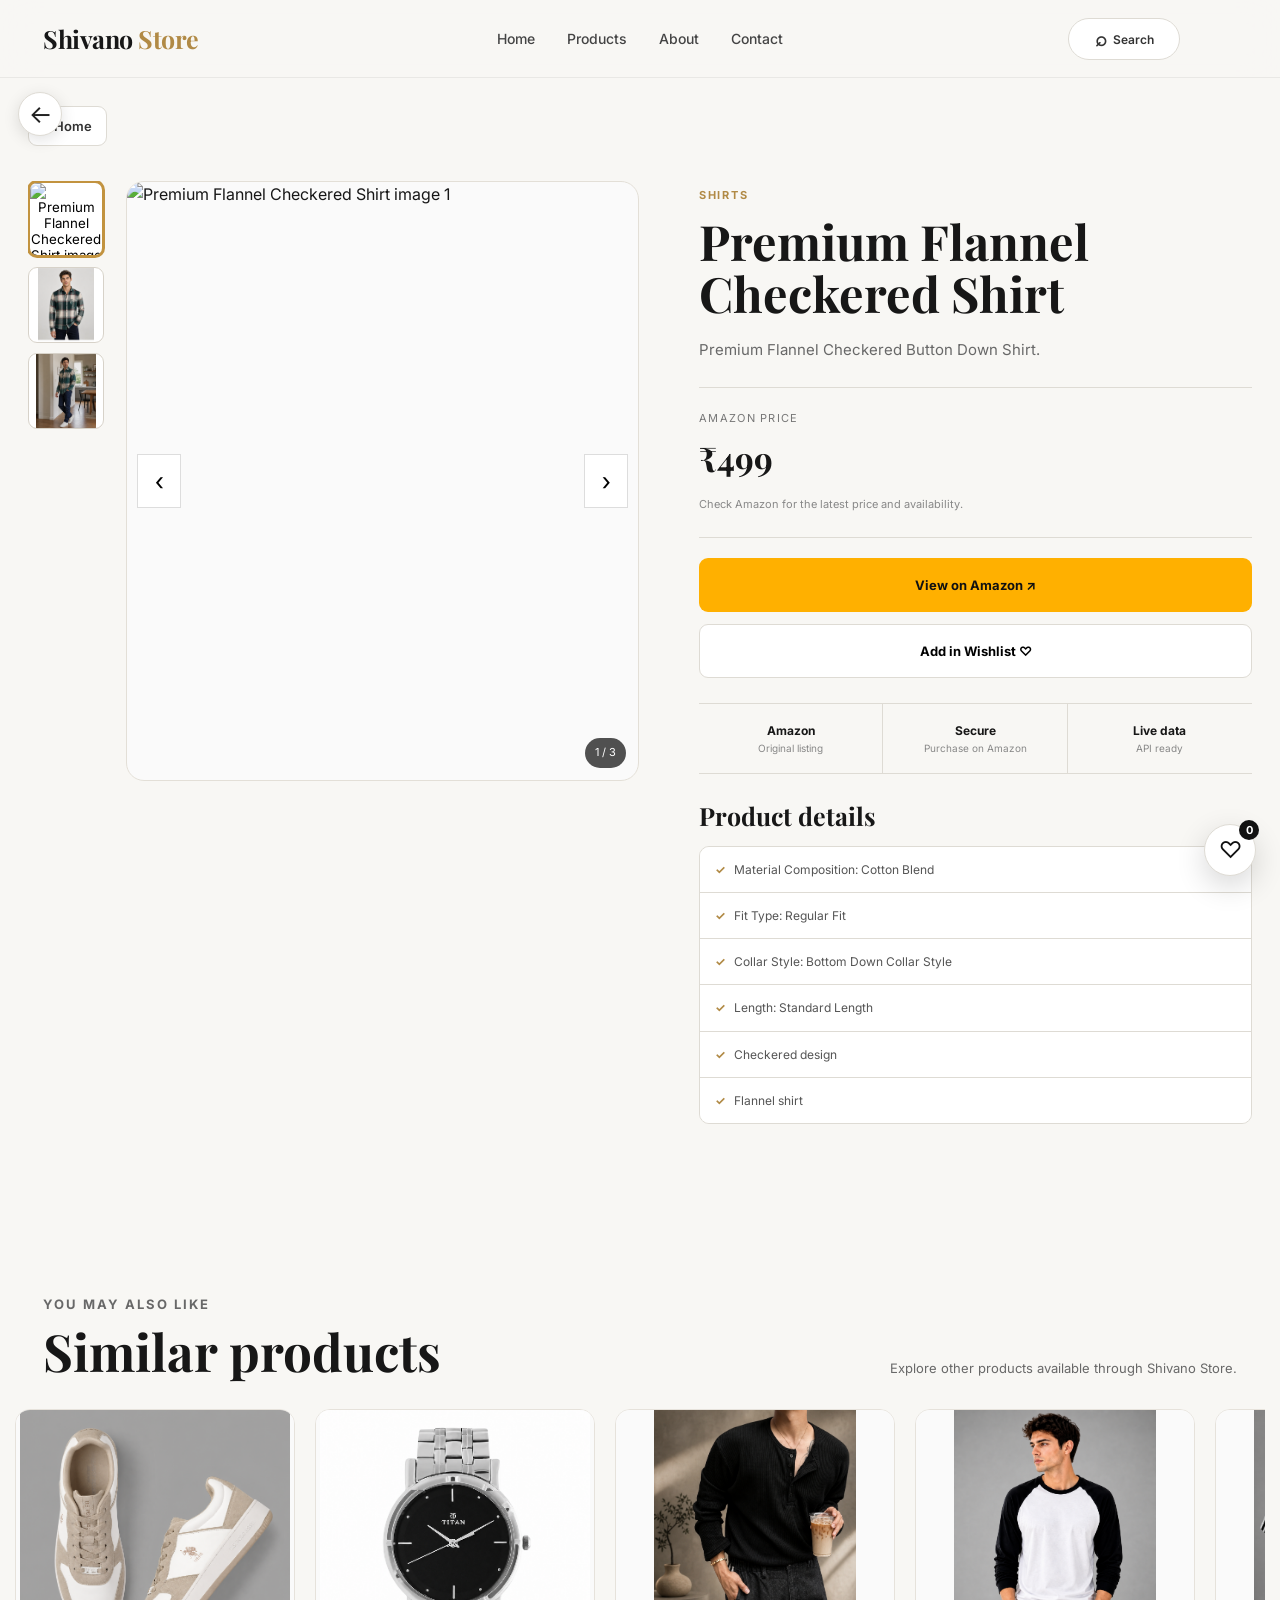
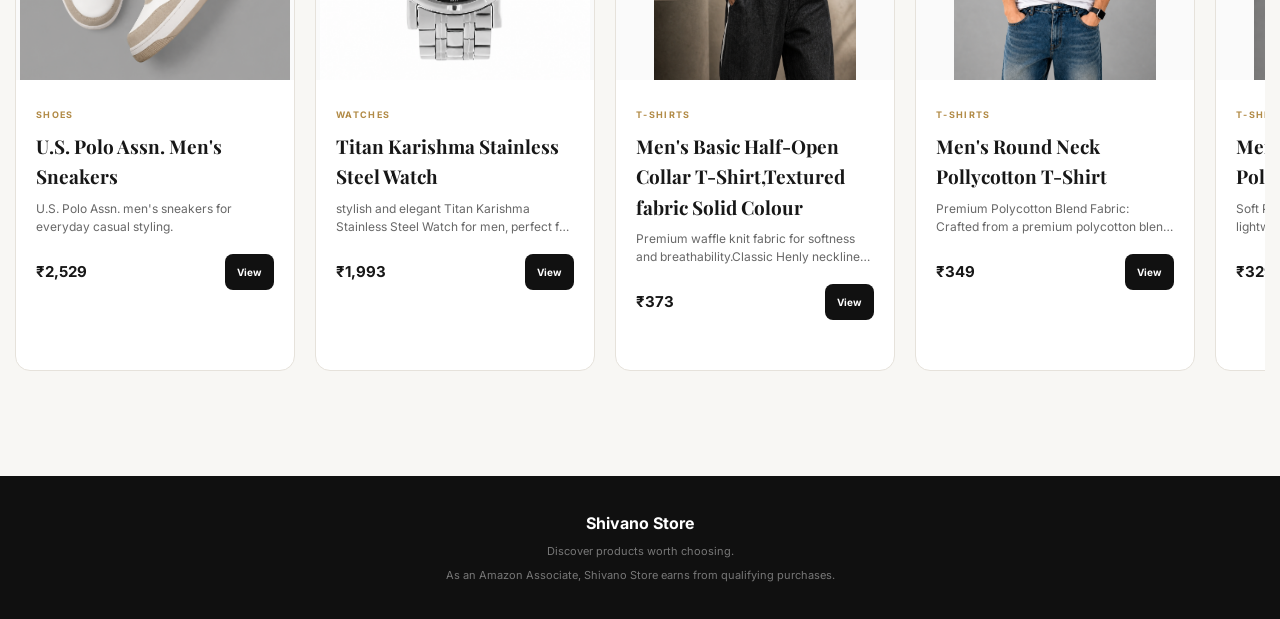
==== commit 640dbb3b: "Update Shivano Royale website" ====
--- a/product.html
+++ b/product.html
@@ -1702,6 +1702,64 @@
 }
 
 
+
+
+/* Requested fixed one-step browser-style back arrow */
+.product-history-back {
+    position: fixed;
+    top: 92px;
+    left: 18px;
+    z-index: 1200;
+    width: 44px;
+    height: 44px;
+    display: grid;
+    place-items: center;
+    border: 1px solid var(--border);
+    border-radius: 50%;
+    background: #fff;
+    color: #222;
+    box-shadow: 0 4px 16px rgba(0, 0, 0, .12);
+    font-size: 25px;
+    line-height: 1;
+    cursor: pointer;
+}
+
+.product-history-back:hover,
+.product-history-back:focus-visible {
+    border-color: var(--gold);
+    color: var(--gold);
+}
+
+@media (max-width: 600px) {
+    .product-history-back {
+        top: 78px;
+        left: 12px;
+        width: 40px;
+        height: 40px;
+    }
+}
+
+/* Keep complete product detail text visible without changing its styling. */
+.product-detail-info,
+.product-detail-description,
+.feature-list,
+.feature-list li,
+.similar-info,
+.similar-heading,
+.product-trust,
+.trust-item {
+    min-width: 0;
+    overflow-wrap: anywhere;
+}
+
+.product-detail-description,
+.feature-list li,
+.similar-heading p {
+    height: auto;
+    max-height: none;
+    white-space: normal;
+}
+
 </style>
 
 
@@ -1711,6 +1769,16 @@
 
 <body>
 
+<button
+    type="button"
+    class="product-history-back"
+    id="productHistoryBack"
+    aria-label="Go back"
+    title="Go back"
+>
+    ←
+</button>
+
 
 
 <header class="site-header">
@@ -1950,19 +2018,6 @@
 >
 
 ⌂ Home
-
-</a>
-
-
-<a
-
-href="index.html#products"
-
-class="back-link"
-
->
-
-← Back to products
 
 </a>
 
@@ -4935,6 +4990,15 @@
 */
 
 
+
+document.getElementById("productHistoryBack")?.addEventListener("click", function () {
+    if (window.history.length > 1) {
+        window.history.back();
+    } else {
+        window.location.href = "index.html";
+    }
+});
+
 </script>
 
 
--- a/style.css
+++ b/style.css
@@ -4387,4 +4387,147 @@
     .collection-card-top p, .collection-see-all { font-size: 11px; }
     .collection-card-images { gap: 6px; }
     .collection-card-image { height: 112px; }
+}
+
+
+/* =========================================
+   PART 1 - DESKTOP PRODUCT CARDS
+========================================= */
+
+@media (min-width: 901px) {
+
+    .product-card {
+        height: 470px;
+        min-height: 470px;
+    }
+
+    .product-image {
+        height: 275px;
+        min-height: 275px;
+        flex: 0 0 275px;
+    }
+
+    .product-info {
+        height: 195px;
+        min-height: 195px;
+        padding: 14px;
+    }
+
+    .product-title {
+        margin-top: 6px;
+        margin-bottom: 5px;
+    }
+
+    .product-bottom {
+        margin-top: auto;
+    }
+}
+
+/* =========================================
+   PART 2 - TABLET PRODUCT CARDS
+========================================= */
+
+@media (min-width: 601px) and (max-width: 900px) {
+
+    .product-card {
+        height: 450px;
+        min-height: 450px;
+    }
+
+    .product-image {
+        height: 255px;
+        min-height: 255px;
+        flex: 0 0 255px;
+    }
+
+    .product-info {
+        height: 195px;
+        min-height: 195px;
+        padding: 13px;
+    }
+
+    .product-title {
+        margin-top: 5px;
+        margin-bottom: 5px;
+    }
+
+    .product-bottom {
+        margin-top: auto;
+    }
+}
+
+/* =========================================
+   PART 3 - MOBILE PRODUCT CARDS
+========================================= */
+
+@media (max-width: 600px) {
+
+    .product-card {
+        height: 365px;
+        min-height: 365px;
+    }
+
+    .product-image {
+        height: 190px;
+        min-height: 190px;
+        flex: 0 0 190px;
+    }
+
+    .product-info {
+        height: 175px;
+        min-height: 175px;
+        padding: 10px 11px;
+    }
+
+    .product-title {
+        margin-top: 5px;
+        margin-bottom: 4px;
+    }
+
+    .product-bottom {
+        margin-top: auto;
+    }
+}
+
+/* Product image display */
+
+.product-image img {
+    width: 100%;
+    height: auto;
+    object-fit: cover;
+    object-position: center;
+}
+/* REQUESTED TEXT VISIBILITY FIX */
+
+.product-card {
+    height: auto !important;
+    min-height: 0 !important;
+}
+
+.product-info {
+    height: auto !important;
+    min-height: 0 !important;
+    overflow: visible !important;
+}
+
+.product-title {
+    height: auto !important;
+    min-height: 0 !important;
+    max-height: none !important;
+    overflow: visible !important;
+    display: block !important;
+    -webkit-line-clamp: unset !important;
+    line-clamp: unset !important;
+    overflow-wrap: anywhere;
+}
+
+.product-description {
+    display: block !important;
+    height: auto !important;
+    min-height: 0 !important;
+    max-height: none !important;
+    overflow: visible !important;
+    -webkit-line-clamp: unset !important;
+    line-clamp: unset !important;
+    overflow-wrap: anywhere;
 }
